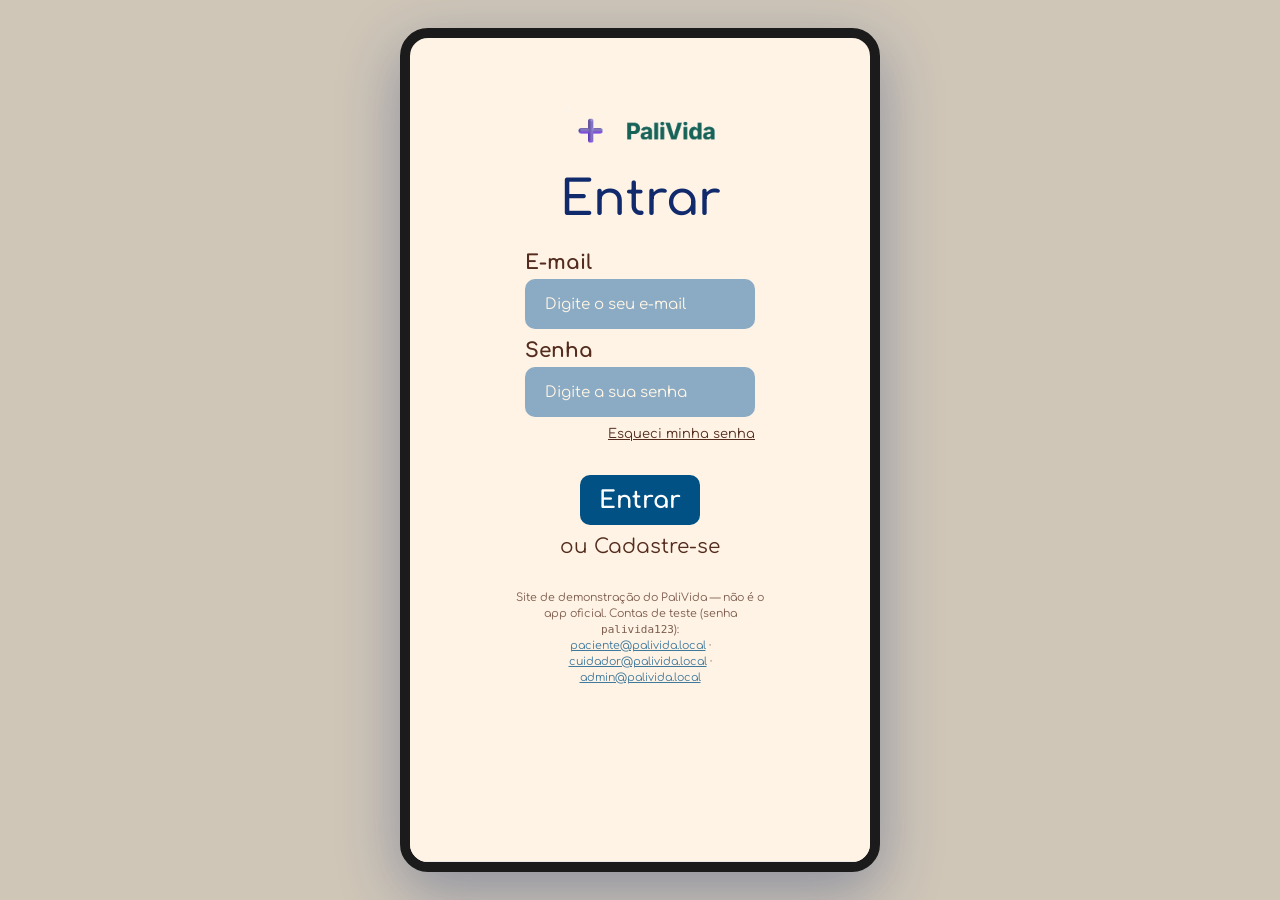
==== index.html @ 6ff80a90 "first commit" ====
<!DOCTYPE html>
<html lang="pt-BR">
<head>
  <meta charset="UTF-8">
  <meta name="viewport" content="width=device-width, initial-scale=1, maximum-scale=1, viewport-fit=cover">
  <title>PaliVida — cuidados paliativos</title>
  <meta name="description" content="PaliVida — identificação de piora clínica, triagem de sintomas, prontuário eletrônico e direcionamento ao serviço de urgência em cuidados paliativos.">
  <link rel="icon" type="image/png" href="assets/img/favicon.png">
  <link rel="stylesheet" href="css/styles.css">
</head>
<body>
  <div id="app" class="app-shell">
    <header id="app-header" class="pv-header" hidden></header>
    <main id="app-main" class="app-main" role="main"></main>
    <footer id="app-footer" class="pv-footer" hidden></footer>
  </div>

  <!-- dados de demonstração + "backend" local (localStorage) -->
  <script src="js/data.js"></script>
  <script src="js/session.js"></script>
  <script src="js/db.js"></script>

  <!-- UI compartilhada e roteador -->
  <script src="js/ui.js"></script>
  <script src="js/router.js"></script>

  <!-- telas -->
  <script src="js/screens/auth.js"></script>
  <script src="js/screens/principal.js"></script>
  <script src="js/screens/sintomas.js"></script>
  <script src="js/screens/triagem.js"></script>
  <script src="js/screens/perfil.js"></script>
  <script src="js/screens/admin.js"></script>

  <!-- inicialização -->
  <script src="js/main.js"></script>
</body>
</html>
---- css/styles.css ----
/* =========================================================================
   PaliVida — folha de estilos
   Porta fiel de frontend/src/theme/index.ts + os StyleSheet.create() de cada
   tela/componente do código-fonte original (React Native / Expo). Os
   comentários apontam de qual arquivo .tsx cada bloco vem.
   ========================================================================= */

@import url('https://fonts.googleapis.com/css2?family=Comfortaa:wght@400;700&display=swap');

:root {
  /* theme/index.ts -> colors */
  --azul: #112A6C;
  --azul-medio: #015184;
  --azul-claro: #8BAAC4;
  --azul-botao: #5A90BF;

  --creme: #FFF3E5;
  --areia: #E8DAC0;
  --areia-clara: #F2E8D5;
  --branco: #FFFFFF;
  --branco-quente: #FFF6E5;

  --marrom: #532C1D;
  --verde-escuro: #183102;
  --cinza: #4A4A4A;
  --cinza-claro: #666666;

  --verde: #9BC45A;
  --verde-suave: #A6C27A;
  --amarelo: #FFBE3B;
  --amarelo-suave: #F1D359;
  --vermelho: #D00000;
  --vermelho-suave: #F79F9A;
  --laranja: #E8994B;
  --laranja-escuro: #E78F47;

  --sucesso-fundo: #D1FAE5;
  --erro-fundo: #FEE2E2;
  --erro-texto: #991B1B;
  --perigo: #A00000;
  --perigo-claro: #D94141;
  --destaque: #C4C776;
  --logout: #FFBB00;

  /* theme/index.ts -> radius */
  --radius-sm: 6px;
  --radius-md: 10px;
  --radius-lg: 15px;
  --radius-pill: 25px;

  --fonte-regular: 'Comfortaa', sans-serif;
  --fonte-bold: 'Comfortaa', sans-serif;

  /* theme/index.ts -> coresAlerta (fundo da Home conforme último alerta) */
  --alerta-padrao: var(--creme);
  --alerta-verde: var(--verde-suave);
  --alerta-amarelo: var(--amarelo-suave);
  --alerta-vermelho: var(--vermelho-suave);
}

/* ---------------------------------------------------------------- reset */
*, *::before, *::after { box-sizing: border-box; }
html, body { height: 100%; }
body {
  margin: 0;
  font-family: var(--fonte-regular);
  color: var(--marrom);
  background: #CFC6B8;
  -webkit-font-smoothing: antialiased;
  text-rendering: optimizeLegibility;
}
h1, h2, h3, p { margin: 0; }
button { font-family: inherit; cursor: pointer; }
input, textarea, select { font-family: inherit; }
img { display: block; max-width: 100%; }
a { color: inherit; }
:focus-visible { outline: 3px solid #2F6FED; outline-offset: 2px; }

/* --------------------------------------------------------- app "phone" shell ---
   Usa 100dvh (dynamic viewport height) em vez de 100vh: em navegadores
   mobile (Safari/Chrome no celular) 100vh inclui a área por trás das barras
   de endereço/navegação, o que "corta" o rodapé em muitos aparelhos. 100dvh
   se ajusta à altura real visível, então o app cabe certinho em qualquer
   tamanho de tela — com fallback para 100vh em navegadores mais antigos. */
.app-shell {
  max-width: 480px;
  margin: 0 auto;
  height: 100vh;
  height: 100dvh;
  background: var(--creme);
  display: flex;
  flex-direction: column;
  overflow: hidden;
  position: relative;
}
.app-main {
  flex: 1 1 auto;
  overflow-y: auto;
  -webkit-overflow-scrolling: touch;
  display: flex;
  flex-direction: column;
  min-height: 0; /* necessário para que filhos flex com altura 100% não estourem o .app-shell */
}
/* Telas marcadas como "sem rolagem" (ex.: menu de sintomas) devem caber
   inteiramente na viewport do app-shell, sem scroll vertical algum. */
.app-main.pv-sem-scroll {
  overflow: hidden;
}
@media (min-width: 640px) {
  body { padding: 28px 12px; }
  .app-shell {
    height: calc(100vh - 56px);
    height: calc(100dvh - 56px);
    min-height: 640px;
    border-radius: 28px;
    box-shadow: 0 20px 60px rgba(17, 42, 108, 0.35);
    border: 10px solid #1b1b1b;
  }
}

/* loading fallback while fonts load */
#carregando-app {
  min-height: 100vh;
  min-height: 100dvh;
  display: flex;
  align-items: center;
  justify-content: center;
  background: var(--creme);
}

/* ======================================================== Header.tsx ===
   Cabeçalho global, montado uma única vez pelo roteador dentro de
   #app-header (fora da área rolável) — por isso fica sempre visível,
   igual ao rodapé.
   - Nas telas autenticadas: só o ícone da marca (sem a tarja azul de
     fundo e sem o nome por extenso), ancorado no canto superior esquerdo.
   - Na tela de login/cadastro: o roteador deixa o header GLOBAL escondido
     e a própria tela de auth desenha seu cabeçalho de marca (logo + nome,
     também sem tarja) — ver .pv-header--login mais abaixo e headerLogin()
     em ui.js. */
.pv-header {
  width: 100%;
  min-height: 52px;
  background: transparent;
  display: flex;
  align-items: center;
  padding: 10px 16px;
  flex-shrink: 0;
}
.pv-header .pv-logo-icone {
  height: 34px;
  width: auto;
}
/* Cabeçalho de marca da tela de login/cadastro: logo + "PaliVida" juntos,
   centralizados, sem tarja de fundo (imagem única fornecida pelo cliente). */
.pv-header.pv-header--login {
  justify-content: center;
  padding: 18px 16px 4px;
}
.pv-header--login .pv-logo-completo {
  height: 46px;
  width: auto;
}

/* ======================================================== Footer.tsx ===
   Rodapé global de navegação, montado pelo roteador dentro de #app-footer
   (fora da área rolável) — por isso os 3 (ou 4, para o administrador)
   atalhos ficam sempre visíveis em qualquer tela autenticada, sem depender
   de o usuário rolar até o final do conteúdo. */
.pv-footer {
  display: flex;
  flex-direction: row;
  width: 100%;
  flex-shrink: 0;
  border: 0;
  border-top: 1px solid rgba(0,0,0,0.08);
  background: rgba(255, 255, 255, 0.92);
  padding-bottom: env(safe-area-inset-bottom, 0);
}
.pv-footer button {
  flex: 1;
  background: none;
  border: 0;
  padding: 12px 0 10px;
  display: flex;
  align-items: center;
  justify-content: center;
}
.pv-footer img { width: 24px; height: 24px; opacity: 0.45; }
.pv-footer button.ativo img { opacity: 1; }
.pv-footer button.ativo { box-shadow: inset 0 2px 0 var(--azul); }

/* ========================================================= Aviso.tsx === */
.pv-aviso {
  border-radius: 8px;
  padding: 12px;
  margin: 12px 0;
  width: 100%;
  font-size: 14px;
  text-align: center;
}
.pv-aviso.sucesso { background: var(--sucesso-fundo); color: #065F46; }
.pv-aviso.erro { background: var(--erro-fundo); color: var(--erro-texto); }

/* generic loading */
.pv-carregando {
  flex: 1;
  display: flex;
  flex-direction: column;
  align-items: center;
  justify-content: center;
  gap: 10px;
  min-height: 240px;
  color: var(--azul);
}
.pv-spinner {
  width: 34px; height: 34px;
  border-radius: 50%;
  border: 3px solid rgba(17,42,108,0.15);
  border-top-color: var(--azul);
  animation: girar 0.8s linear infinite;
}
.pv-spinner.claro { border-color: rgba(255,255,255,0.35); border-top-color: #fff; }
@keyframes girar { to { transform: rotate(360deg); } }

/* =============================================================== Chips === */
.pv-chips { display: flex; flex-wrap: wrap; gap: 8px; margin-bottom: 15px; }
.pv-chip {
  border: 1.5px solid var(--azul-claro);
  border-radius: 8px;
  padding: 8px 14px;
  background: var(--branco);
  color: var(--marrom);
  font-size: 14px;
  font-family: var(--fonte-regular);
}
.pv-chip.ativo { background: var(--azul-medio); border-color: var(--azul-medio); color: var(--branco); }

/* =========================================== telas de autenticação (Login/Cadastro) === */
.tela-auth {
  flex: 1;
  display: flex;
  flex-direction: column;
  align-items: center;
  background: var(--creme);
  padding-bottom: 40px;
}
.tela-auth .titulo { font-size: 48px; font-weight: 600; color: var(--azul); margin: 15px 0 25px; }
.tela-auth .instrucao {
  font-size: 15px; color: var(--marrom); text-align: center;
  width: 230px; margin-bottom: 20px; line-height: 22px;
}
.tela-auth .label {
  font-size: 20px; font-weight: 700; color: var(--marrom);
  margin-bottom: 5px; width: 230px; text-align: left; display: block;
}
.tela-auth .campo {
  padding: 10px 20px;
  background: var(--azul-claro);
  color: var(--branco);
  border: 0;
  border-radius: var(--radius-md);
  width: 230px;
  height: 50px;
  margin-bottom: 10px;
  font-size: 15px;
}
.tela-auth .campo::placeholder { color: var(--branco-quente); }
.tela-auth .aviso-wrap { width: 230px; }
.tela-auth .link-secundario {
  width: 230px; background: none; border: 0; padding: 0;
  display: flex; justify-content: flex-end; margin-bottom: 4px;
}
.tela-auth .link-esqueci { font-size: 13px; color: var(--marrom); text-decoration: underline; }
.tela-auth .link-voltar { font-size: 16px; color: var(--marrom); background: none; border: 0; }
.tela-auth .botao-entrar {
  margin-top: 30px; margin-bottom: 10px;
  padding: 10px;
  background: var(--azul-medio);
  color: var(--branco);
  border: 0;
  border-radius: var(--radius-md);
  width: 120px; height: 50px;
  font-size: 24px; font-weight: 700;
  display: flex; align-items: center; justify-content: center;
}
.tela-auth .botao-entrar[disabled] { opacity: 0.6; }
.tela-auth .botao-entrar.largo { width: 230px; }
.tela-auth .ou-cadastre { font-size: 20px; background: none; border: 0; color: var(--marrom); }

/* ============================================================ Cadastro === */
.tela-cadastro { background: var(--creme); }
.tela-cadastro .subtitulo { font-size: 18px; color: var(--marrom); margin-bottom: 30px; text-align: center; }
.tela-cadastro .botoes-tipo { display: flex; justify-content: space-evenly; align-items: center; width: 100%; margin: 10px 0; gap: 12px; }
.tela-cadastro .botao-tipo {
  background: var(--azul-medio); border: 0; border-radius: var(--radius-md);
  width: 150px; height: 101px; color: var(--branco-quente); font-size: 18px;
  line-height: 26px; text-align: center;
  box-shadow: 4px 4px 6px rgba(0,0,0,0.25);
}
.tela-cadastro .form { width: 85%; max-width: 480px; }
.tela-cadastro .secao {
  font-size: 18px; font-weight: 700; color: var(--azul);
  margin: 20px 0 10px; border-bottom: 1px solid var(--azul-claro); padding-bottom: 4px;
}
.tela-cadastro .campo-label { font-size: 16px; color: var(--marrom); margin-bottom: 5px; font-weight: 700; display: block; }
.tela-cadastro .campo {
  padding: 10px 10px 10px 15px; background: var(--azul-claro); color: var(--branco);
  border: 0; border-radius: var(--radius-md); width: 100%; height: 50px; margin-bottom: 15px; font-size: 15px;
}
.tela-cadastro .campo::placeholder { color: var(--branco-quente); }
.tela-cadastro textarea.campo { height: 90px; padding-top: 10px; resize: vertical; }
.tela-cadastro .obrigatorio { font-size: 13px; color: #888; margin: 10px 0 5px; }
.tela-cadastro .botao-enviar {
  width: 85%; max-width: 480px; background: var(--azul-medio); color: var(--branco-quente);
  border: 0; padding: 16px; border-radius: var(--radius-md); margin-top: 20px; font-size: 18px; font-weight: 700;
}
.tela-cadastro .botao-enviar[disabled] { opacity: 0.6; }
.tela-cadastro .botao-voltar {
  width: 85%; max-width: 480px; background: var(--branco); color: var(--cinza);
  border: 0; padding: 14px; border-radius: var(--radius-md); margin-top: 15px; margin-bottom: 10px;
  font-size: 18px; font-weight: 700; box-shadow: 0 2px 6px rgba(0,0,0,0.15);
}

/* ================================================================ Home === */
/* ================================================================ Home ===
   Reorganizada para caber inteira na viewport sem rolagem: os elementos
   dividem o espaço disponível de .app-main via flexbox (com tamanhos em
   clamp()/vh em vez de pixels fixos grandes), no mesmo espírito da tela de
   Menu de Sintomas — ver .tela-menu-sintomas mais abaixo. */
.tela-home {
  flex: 1;
  display: flex;
  flex-direction: column;
  min-height: 0;
  overflow: hidden;
}
.tela-home .corpo {
  flex: 1;
  display: flex;
  flex-direction: column;
  justify-content: space-evenly;
  min-height: 0;
  padding: 4px 16px 10px;
}
.tela-home .titulo {
  font-weight: 700; font-size: clamp(16px, 5vw, 22px); margin: 0 0 4px; color: var(--verde-escuro);
  text-align: center; flex-shrink: 0;
}
.tela-home .botao-prontuario {
  background: var(--laranja); width: 100%; max-width: 320px; border: 0; border-radius: var(--radius-md);
  color: var(--branco); font-size: clamp(14px, 4vw, 18px); font-weight: 700; display: flex; align-items: center; justify-content: center;
  margin: 6px auto 0; flex: 0 1 52px; min-height: 40px; flex-shrink: 0;
}
.tela-home .botao-duvidas {
  background: var(--branco); border: 2px solid #767714; border-radius: 50%;
  margin: 8px auto; display: flex; align-items: center; justify-content: center;
  font-weight: 700; font-size: clamp(15px, 4.5vw, 24px); color: var(--verde-escuro); text-align: center; padding: 10px;
  flex-shrink: 1; min-height: 0; width: min(46vw, 220px); aspect-ratio: 1 / 1;
}
.tela-home .botao-registrar {
  background: var(--azul-medio); width: 100%; max-width: 320px; border: 0; border-radius: var(--radius-md);
  color: var(--branco-quente); font-size: clamp(13px, 3.6vw, 16px); display: flex; align-items: center; justify-content: center;
  margin: 0 auto; flex: 0 1 44px; min-height: 36px; flex-shrink: 0;
}
.tela-home .contatos { flex-shrink: 0; margin-top: 8px; }
.tela-home .contatos-titulo { margin-bottom: 6px; font-weight: 700; font-size: clamp(14px, 4vw, 18px); color: var(--verde-escuro); text-align: center; }
.tela-home .contatos-botoes { display: flex; justify-content: space-around; width: 100%; gap: 8px; }
.tela-home .contato-botao {
  background: var(--branco); flex: 1; max-width: 125px; padding: 8px 6px; border: 2px solid var(--branco);
  border-radius: var(--radius-md); text-align: center; font-weight: 700; font-size: clamp(12px, 3.4vw, 16px); color: #000;
}

/* ============================================================ Contato === */
.tela-contato { flex: 1; background: var(--creme); padding: 0 16px 24px; }
.tela-contato .titulo { font-size: 22px; font-weight: 700; color: var(--azul); text-align: center; margin: 20px 0 6px; }
.tela-contato .subtitulo { font-size: 13px; color: var(--marrom); text-align: center; margin: 0 0 16px; }
.pv-contato-acoes { display: flex; gap: 10px; margin-top: 14px; }
.pv-contato-acoes .pv-botao-primario, .pv-contato-acoes .pv-botao-secundario { flex: 1; text-align: center; text-decoration: none; }

/* ============================================================== Busca === */
.tela-busca { flex: 1; background: var(--areia); width: 100%; padding-top: 20px; display: flex; flex-direction: column; }
.tela-busca .busca-container {
  display: flex; align-items: center; background: var(--branco); border-radius: var(--radius-pill);
  padding: 0 15px; margin: 20px auto; width: 90%; height: 50px; box-shadow: 0 1px 3px rgba(0,0,0,0.15);
}
.tela-busca .busca-input { flex: 1; border: 0; background: none; color: var(--azul); padding: 10px; font-size: 16px; }
.tela-busca .busca-input:focus { outline: none; }
.tela-busca .icone-lupa { width: 22px; height: 22px; background: none; border: 0; padding: 0; filter: invert(13%) sepia(53%) saturate(3000%) hue-rotate(215deg); }
.tela-busca .botao-novo {
  background: var(--azul); color: var(--branco); border: 0; padding: 12px 20px; border-radius: 8px;
  display: block; margin: 0 auto 20px; font-weight: 700;
}
.tela-busca .aviso-wrap { width: 90%; margin: 0 auto; }
.tela-busca .lista-vazia { text-align: center; color: var(--marrom); margin-top: 20px; }

.pv-card-conteudo {
  width: 90%; margin: 0 auto 20px; background: var(--branco); padding: 20px; border-radius: var(--radius-lg);
  box-shadow: 0 2px 4px rgba(0,0,0,0.1);
}
.pv-card-conteudo .card-titulo { font-weight: 700; font-size: 18px; color: var(--azul); }
.pv-card-conteudo .divisor { height: 1px; background: var(--areia); margin: 10px 0; }
.pv-card-conteudo .card-descricao {
  font-size: 14px; color: #333; display: -webkit-box; -webkit-line-clamp: 3; -webkit-box-orient: vertical; overflow: hidden;
}
.pv-card-conteudo .card-rodape { display: flex; justify-content: space-between; align-items: center; margin-top: 15px; }
.pv-card-conteudo .botao-ler {
  display: flex; align-items: center; gap: 5px; background: #F0F0F0; border: 0; padding: 8px; border-radius: 5px;
  color: var(--azul); font-weight: 600; font-size: 12px;
}
.pv-card-conteudo .botao-ler img { width: 16px; height: 16px; }
.pv-card-conteudo .data { color: #888; font-size: 12px; }
.pv-card-conteudo .acoes-admin {
  display: flex; justify-content: flex-end; gap: 15px; margin-top: 15px; border-top: 1px solid #EEE; padding-top: 10px;
}
.pv-card-conteudo .acao-editar { background: none; border: 0; color: var(--azul); font-weight: 700; }
.pv-card-conteudo .acao-excluir { background: none; border: 0; color: var(--perigo-claro); font-weight: 700; }

/* modal genérico (usado por Busca=editor de conteúdo e ModalIntensidade) */
.pv-modal-overlay {
  position: fixed; inset: 0; background: rgba(0,0,0,0.5);
  display: flex; align-items: center; justify-content: center; padding: 20px; z-index: 50;
}
.pv-modal-overlay[hidden] { display: none; }
.pv-modal {
  width: 90%; max-width: 560px; background: var(--branco); border-radius: var(--radius-lg);
  padding: 20px; max-height: 85vh; overflow-y: auto;
}
.pv-modal .modal-label { font-weight: 700; color: var(--azul); margin-top: 10px; display: block; }
.pv-modal .modal-dica { font-weight: 400; font-size: 0.8em; color: #6b7280; }
.pv-modal .modal-input {
  width: 100%; font-family: var(--fonte-regular); border: 1px solid #CCC; border-radius: 8px;
  padding: 10px; background: #FAFAFA; margin-bottom: 5px; font-size: 14px;
}
.pv-modal textarea.modal-input { min-height: 80px; resize: vertical; }
.pv-modal .modal-botoes { display: flex; gap: 10px; margin-top: 20px; }
.pv-modal .botao-modal { flex: 1; padding: 12px; border-radius: 8px; text-align: center; font-weight: 700; border: 0; }
.pv-modal .botao-cancelar { border: 1px solid var(--perigo-claro); color: var(--perigo-claro); background: none; }
.pv-modal .botao-salvar { background: var(--azul); color: var(--branco); }
.pv-modal .botao-salvar[disabled] { opacity: 0.6; }

/* ======================================================= Perfil (campos.tsx) === */
.tela-perfil { background: var(--creme); padding: 16px; padding-bottom: 32px; flex: 1; }
.tela-perfil .titulo { font-size: 28px; font-weight: 700; color: var(--azul); margin: 12px 0; }
.pv-card { background: var(--branco); border-radius: 12px; padding: 14px; margin-bottom: 14px; box-shadow: 0 2px 4px rgba(0,0,0,0.1); }
.pv-card .subtitulo { font-size: 20px; font-weight: 600; color: var(--azul); margin-bottom: 12px; }
.pv-campo-label { font-size: 14px; color: var(--marrom); margin: 8px 0 6px; display: block; }
.pv-campo-input, .pv-campo-select {
  width: 100%; font-family: var(--fonte-regular); background: var(--azul-claro); color: var(--branco-quente);
  border: 0; border-radius: 8px; padding: 10px; font-size: 14px;
}
.pv-campo-input::placeholder { color: var(--branco-quente); opacity: 0.85; }
textarea.pv-campo-input { min-height: 90px; resize: vertical; }
.pv-campo-select { appearance: none; background-image: url("data:image/svg+xml,%3Csvg xmlns='http://www.w3.org/2000/svg' viewBox='0 0 20 20' fill='%23FFF6E5'%3E%3Cpath d='M5.23 7.21a.75.75 0 011.06.02L10 10.94l3.71-3.71a.75.75 0 111.06 1.06l-4.24 4.25a.75.75 0 01-1.06 0L5.21 8.29a.75.75 0 01.02-1.08z'/%3E%3C/svg%3E"); background-repeat: no-repeat; background-position: right 10px center; padding-right: 30px; }
.pv-botao-primario, .pv-botao-secundario, .pv-botao-perigo, .pv-botao-logout {
  margin-top: 16px; border: 0; border-radius: var(--radius-md); padding: 12px; width: 100%;
  font-family: var(--fonte-bold); font-weight: 700; font-size: 16px; color: var(--branco-quente);
  display: flex; align-items: center; justify-content: center; gap: 8px;
}
.pv-botao-primario { background: var(--destaque); }
.pv-botao-secundario { background: var(--azul-medio); }
.pv-botao-perigo { margin-top: 10px; background: var(--perigo); }
.pv-botao-logout { background: var(--logout); color: var(--marrom); }
.pv-item-vinculo { background: #F4F4F4; border-radius: 8px; padding: 10px; margin-bottom: 12px; }
.pv-codigo-readonly { opacity: 0.8; }

/* Wizard de preenchimento por etapas (mesmo sistema usado antes só na
   Carteirinha) agora também é usado dentro do card "Seus dados" do
   Prontuário — as classes .pv-carteirinha-* tinham padding lateral pensado
   para ocupar a tela inteira; aqui elas ficam dentro de um .pv-card que já
   tem o próprio padding, então o padding lateral extra é removido. */
.pv-card .pv-carteirinha-progresso,
.pv-card .pv-carteirinha-form,
.pv-card .pv-carteirinha-nav {
  padding-left: 0;
  padding-right: 0;
}
.pv-card .pv-carteirinha-nav { padding-top: 14px; }

/* ================================================== MenuSintomas / ListaSintomas ===
   Reformulado para caber inteiro na tela (sem rolagem): o cabeçalho, o
   título e a grade de sintomas dividem a altura disponível de .app-main
   usando flex, e a grade usa "grid-auto-rows: 1fr" para que as linhas de
   cartões se comprimam/expandam conforme o espaço restante, ao invés de
   ter uma altura fixa que force scroll em telas menores. */
.tela-menu-sintomas {
  flex: 1;
  display: flex;
  flex-direction: column;
  background: var(--creme);
  min-height: 0; /* permite que o flex item encolha dentro de .app-main */
  overflow: hidden;
  padding-bottom: 8px;
  position: relative; /* ancora o painel de "sintomas de hoje" (position:absolute) dentro desta tela */
}
/* Cabeçalho da tela: título centralizado + ícone discreto de "sintomas de
   hoje" ancorado à direita, sem disputar espaço visual com o título nem
   com o header global do app (que já ocupa o canto superior esquerdo). */
.pv-menu-sintomas-cabecalho {
  position: relative;
  flex-shrink: 0;
}
.tela-menu-sintomas .titulo {
  font-size: clamp(18px, 5.5vw, 26px);
  margin: 12px 0 10px;
  text-align: center;
  color: var(--azul);
  padding: 0 44px;
  line-height: 1.25;
}
.pv-botao-relatorio-hoje {
  position: absolute;
  top: 10px;
  right: 12px;
  width: 32px;
  height: 32px;
  border-radius: 50%;
  border: 0;
  background: transparent;
  color: var(--azul-claro);
  display: flex;
  align-items: center;
  justify-content: center;
  opacity: 0.7;
}
.pv-botao-relatorio-hoje:active { opacity: 1; background: rgba(17,42,108,0.08); }
#lista-sintomas-slot {
  flex: 1;
  display: flex;
  flex-direction: column;
  min-height: 0;
}
.pv-lista-sintomas {
  flex: 1;
  display: flex;
  flex-direction: column;
  min-height: 0;
}
.pv-grade-sintomas {
  display: grid;
  grid-template-columns: 1fr 1fr;
  grid-template-rows: repeat(6, 1fr);
  gap: 8px;
  padding: 0 12px;
  flex: 1 1 0;
  min-height: 0;
}
.pv-card-sintoma {
  padding: 6px 8px;
  border: 1px solid #444;
  border-radius: 12px;
  background: #F9F6EE;
  display: flex;
  align-items: center;
  justify-content: center;
  text-align: center;
  font-size: clamp(11px, 3vw, 14px);
  line-height: 1.2;
  color: #333;
  overflow: hidden;
}
.pv-botao-sem-sintoma {
  background: var(--azul-botao); color: var(--branco); border: 0; border-radius: var(--radius-md);
  padding: 10px; width: 90%; max-width: 320px; min-height: 44px; display: block;
  margin: 10px auto; font-size: clamp(14px, 4vw, 18px); flex-shrink: 0;
  box-shadow: 4px 4px 6px rgba(0,0,0,0.25);
}

/* ================================================================ PainelHoje ===
   Painel deslizante (drawer) com os sintomas já registrados hoje, aberto
   pelo ícone discreto no cabeçalho do Menu de Sintomas. Usa o mesmo padrão
   visual de overlay escurecido dos demais modais do app (.pv-modal-overlay),
   mas desliza da direita como uma gaveta em vez de aparecer centralizado,
   para não competir com o modal de intensidade. */
.pv-painel-hoje-overlay {
  position: absolute;
  inset: 0;
  background: rgba(0,0,0,0.35);
  z-index: 40;
  display: flex;
  justify-content: flex-end;
}
.pv-painel-hoje-overlay[hidden] { display: none; }
.pv-painel-hoje {
  width: min(78%, 300px);
  height: 100%;
  background: var(--branco);
  box-shadow: -6px 0 18px rgba(0,0,0,0.2);
  display: flex;
  flex-direction: column;
  animation: pv-painel-hoje-entrar 0.18s ease-out;
}
@keyframes pv-painel-hoje-entrar {
  from { transform: translateX(24px); opacity: 0.4; }
  to { transform: translateX(0); opacity: 1; }
}
.pv-painel-hoje-cabecalho {
  background: var(--azul);
  color: var(--branco);
  padding: 14px 14px;
  display: flex;
  align-items: center;
  justify-content: space-between;
  font-size: 15px;
  font-weight: 700;
  flex-shrink: 0;
}
.pv-painel-hoje-cabecalho button {
  background: none; border: 0; color: var(--branco); font-size: 22px; line-height: 1; padding: 0 4px;
}
.pv-painel-hoje-lista {
  flex: 1;
  overflow-y: auto;
  padding: 12px;
  display: flex;
  flex-direction: column;
  gap: 8px;
}
.pv-painel-hoje-vazio {
  font-size: 13px;
  color: var(--marrom);
  text-align: center;
  margin-top: 24px;
}
.pv-painel-hoje-item {
  background: var(--areia-clara, #F2E8D5);
  border-radius: 10px;
  padding: 10px 12px;
}
.pv-painel-hoje-linha1 {
  display: flex;
  align-items: center;
  justify-content: space-between;
  gap: 8px;
}
.pv-painel-hoje-nome {
  font-size: 13px;
  font-weight: 700;
  color: var(--marrom);
}
.pv-painel-hoje-nota {
  font-size: 12px;
  font-weight: 700;
  color: var(--branco);
  border-radius: 999px;
  padding: 2px 9px;
  flex-shrink: 0;
}
.pv-painel-hoje-hora {
  font-size: 11px;
  color: var(--marrom);
  opacity: 0.75;
  margin-top: 3px;
}

/* ============================================================ ModalIntensidade ===
   Escala numérica de botões (0-10) substituída por uma barra de gradiente
   arrastável (slider tipo "track" único, sem necessidade de clicar em
   números pequenos nem de rolar a tela). O usuário toca/arrasta o polegar
   (thumb) lateralmente sobre a barra para escolher um valor de 0 a 10. */
.pv-modal-intensidade {
  background: #F7F2ED; border-radius: 20px; padding: 18px 20px; width: 86%; max-width: 420px;
  box-shadow: 0 8px 24px rgba(0,0,0,0.3);
}
.pv-modal-intensidade .titulo { font-weight: 700; font-size: 18px; text-align: center; margin-bottom: 6px; }
.pv-modal-intensidade .sintoma { font-size: 14px; text-align: center; color: var(--marrom); margin-bottom: 18px; }

.pv-slider-intensidade {
  margin-bottom: 22px;
  touch-action: none; /* evita scroll da página durante o arraste no mobile */
  user-select: none;
}
.pv-slider-valor {
  text-align: center;
  font-size: 40px;
  font-weight: 700;
  color: var(--azul);
  margin-bottom: 10px;
  font-variant-numeric: tabular-nums;
}
.pv-slider-track {
  position: relative;
  height: 14px;
  border-radius: var(--radius-pill);
  /* gradiente contínuo do verde (leve) ao vermelho (intenso), a mesma
     lógica de cores de alerta já usada no resto do app */
  background: linear-gradient(90deg,
    #9BC45A 0%,
    #F1D359 35%,
    #E8994B 60%,
    #D63031 85%,
    #A00000 100%);
  cursor: pointer;
}
.pv-slider-thumb {
  position: absolute;
  top: 50%;
  width: 30px;
  height: 30px;
  border-radius: 50%;
  background: var(--branco);
  border: 3px solid var(--azul);
  transform: translate(-50%, -50%);
  left: 0%;
  box-shadow: 0 2px 6px rgba(0,0,0,0.35);
  transition: left 0.05s linear;
}
.pv-slider-marcadores {
  display: flex;
  justify-content: space-between;
  margin-top: 8px;
  font-size: 11px;
  color: var(--marrom);
  padding: 0 2px;
}

.pv-modal-intensidade .acoes { display: flex; justify-content: space-between; }
.pv-modal-intensidade .botao { flex: 1; margin: 0 5px; border-radius: var(--radius-md); padding: 10px; border: 0; color: var(--branco); font-weight: 700; }
.pv-modal-intensidade .confirmar { background: #59A87D; }
.pv-modal-intensidade .cancelar { background: #D63031; }
.pv-modal-intensidade .botao[disabled] { opacity: 0.6; }

/* ==================================================== ConteudoDetalhe / DefinicaoSintomas === */
.tela-conteudo-detalhe { flex: 1; background: var(--areia-clara); }
.tela-conteudo-detalhe .cabecalho { padding: 0 20px; margin: 25px 0 20px; }
.tela-conteudo-detalhe .titulo-principal { font-size: 26px; font-weight: 800; color: var(--azul); }
.tela-conteudo-detalhe .barra-titulo { width: 60px; height: 4px; background: var(--laranja-escuro); margin-top: 8px; border-radius: 2px; }
.tela-conteudo-detalhe .card {
  background: var(--branco); width: 90%; margin: 0 auto 20px; padding: 25px 20px; border-radius: 12px;
  box-shadow: 0 2px 4px rgba(0,0,0,0.1);
}
.tela-conteudo-detalhe .borda-laranja { border-left: 5px solid var(--laranja-escuro); }
.tela-conteudo-detalhe .borda-vermelha { border-left: 5px solid var(--perigo-claro); }
.tela-conteudo-detalhe .label-secao { font-weight: 700; font-size: 18px; color: var(--azul); margin-bottom: 10px; text-transform: uppercase; letter-spacing: 0.5px; }
.tela-conteudo-detalhe .texto-corpo { font-size: 16px; line-height: 26px; color: #444; margin-bottom: 15px; white-space: pre-line; }
.tela-conteudo-detalhe .botao-laranja, .tela-conteudo-detalhe .botao-vermelho {
  border: 0; padding: 14px 15px; border-radius: 8px; width: 100%; color: var(--branco); font-weight: 700;
  font-size: 15px; text-transform: uppercase; margin-top: 5px;
}
.tela-conteudo-detalhe .botao-laranja { background: var(--laranja-escuro); }
.tela-conteudo-detalhe .botao-vermelho { background: var(--perigo-claro); }
.tela-conteudo-detalhe .botao-voltar {
  margin: 10px auto 0; display: block; padding: 10px 30px; border-radius: var(--radius-pill);
  border: 1px solid var(--azul); background: none; color: var(--azul); font-weight: 600; font-size: 16px;
}
.tela-conteudo-detalhe .link-leitura-facil {
  display: block; text-align: center; margin: 0 auto 20px; color: var(--azul-medio); text-decoration: underline;
  font-size: 14px; background: none; border: 0;
}

.tela-definicao { background: var(--areia); }
.tela-definicao .conteudo { padding: 40px 20px; }
.tela-definicao .titulo { font-weight: 700; font-size: 32px; color: var(--azul); text-align: center; }
.tela-definicao .sublinhado { height: 3px; background: var(--branco); width: 100%; margin: 20px 0; }
.tela-definicao .titulo-definicao { font-weight: 700; font-size: 24px; color: var(--azul); margin-bottom: 20px; }
.tela-definicao .titulo-definicao .peso-normal { font-weight: 400; }
.tela-definicao .secao { margin-bottom: 10px; }
.tela-definicao .titulo-secao { font-weight: 700; font-size: 24px; color: #000; line-height: 35px; }
.tela-definicao .texto-secao { font-size: 24px; color: #000; line-height: 35px; white-space: pre-line; }
.tela-definicao .botao-laranja, .tela-definicao .botao-vermelho {
  border: 0; border-radius: 16px; padding: 16px 8px; display: block; width: 290px; min-height: 67px;
  margin: 20px auto; color: var(--branco); font-weight: 700; font-size: 20px; text-align: center; white-space: pre-line;
}
.tela-definicao .botao-laranja { background: var(--laranja); }
.tela-definicao .botao-vermelho { background: var(--vermelho); margin-top: 20px; }

/* ===================================================================== TelaSinal === */
.tela-sinal { flex: 1; display: flex; flex-direction: column; }
.tela-sinal .conteudo-scroll { padding: 0 20px 40px; display: flex; flex-direction: column; align-items: center; flex: 1; }
.tela-sinal .aviso-topo {
  width: 100%; margin: 40px 0; padding: 30px; background: var(--branco); font-weight: 700; font-size: 28px;
  border-radius: var(--radius-md); text-align: center;
}
.tela-sinal .card { width: 100%; padding: 25px; background: var(--branco); border-radius: var(--radius-md); margin-bottom: 30px; }
.tela-sinal .titulo { font-size: 26px; text-align: center; margin-bottom: 20px; color: var(--cinza); font-weight: 700; }
.tela-sinal .descricao { text-align: center; font-size: 20px; line-height: 28px; color: var(--cinza); }
.tela-sinal .botao-voltar {
  width: 100%; background: var(--branco); border: 0; padding: 14px; border-radius: var(--radius-md);
  box-shadow: 0 4px 10px rgba(0,0,0,0.2); color: var(--cinza); font-size: 20px; font-weight: 700; text-align: center;
}

/* ================================================================ DashboardAdmin === */
.tela-dashboard { flex: 1; background: var(--areia); display: flex; flex-direction: column; }
.tela-dashboard .titulo { font-weight: 700; font-size: 28px; margin: 20px 0; text-align: center; color: var(--azul); }
.tela-dashboard .erro-texto { text-align: center; margin-bottom: 10px; color: var(--erro-texto); }
.tela-dashboard .vazio { background: var(--branco); padding: 16px; margin: 10px; border-radius: var(--radius-md); text-align: center; color: var(--azul); }

.pv-card-grafico {
  width: 90%; margin: 0 auto 20px; background: var(--branco); padding: 16px; border-radius: var(--radius-lg);
  box-shadow: 0 2px 4px rgba(0,0,0,0.1);
}
.pv-card-grafico .titulo-grafico { font-weight: 700; font-size: 18px; color: var(--azul); margin-bottom: 15px; text-align: center; }
.pv-grafico-barras { height: 200px; display: flex; align-items: flex-end; justify-content: space-around; padding: 0 10px; gap: 4px; }
.pv-grafico-coluna-wrap { flex: 1; display: flex; align-items: flex-end; justify-content: center; height: 100%; }
.pv-grafico-coluna { width: 24px; border-radius: 6px 6px 0 0; transition: height 0.4s ease; }
.pv-legenda { margin-top: 15px; padding-top: 10px; border-top: 1px solid #F0F0F0; display: flex; flex-wrap: wrap; justify-content: center; gap: 15px; }
.pv-legenda-item { display: flex; align-items: center; gap: 6px; font-size: 12px; color: var(--cinza-claro); }
.pv-legenda-cor { width: 10px; height: 10px; border-radius: 5px; flex-shrink: 0; }
.pv-legenda-item b { color: #333; }

.pv-gerenciador { width: 90%; margin: 10px auto 30px; background: var(--branco); border-radius: 12px; overflow: hidden; box-shadow: 0 2px 4px rgba(0,0,0,0.1); }
.pv-gerenciador .botao-expandir { width: 100%; padding: 16px; background: var(--azul-medio); border: 0; color: var(--branco-quente); font-weight: 700; font-size: 16px; }
.pv-gerenciador .painel { padding: 14px; }
.pv-gerenciador .subtitulo { font-weight: 700; font-size: 16px; color: var(--azul); margin: 8px 0 12px; }
.pv-gerenciador .item-sintoma {
  display: flex; justify-content: space-between; align-items: center; padding: 12px 10px;
  background: #F4F4F4; border-radius: 8px; margin-bottom: 8px;
}
.pv-gerenciador .nome-sintoma { font-size: 14px; color: var(--marrom); flex: 1; }
.pv-gerenciador .botao-remover { background: var(--perigo); border: 0; color: var(--branco-quente); font-size: 12px; font-weight: 700; padding: 8px 12px; border-radius: 8px; }
.pv-gerenciador .ver-mais { display: block; width: 100%; background: none; border: 0; color: var(--azul-medio); text-align: center; margin-top: 12px; text-decoration: underline; font-size: 14px; }
.pv-gerenciador .input-sintoma { width: 100%; background: #F4F4F4; border: 0; border-radius: 8px; padding: 12px 10px; margin-bottom: 12px; font-size: 14px; color: var(--marrom); }
.pv-gerenciador .botao-adicionar { width: 100%; background: var(--azul-claro); border: 0; padding: 14px; border-radius: var(--radius-md); color: var(--branco-quente); font-weight: 700; font-size: 16px; }

/* ================================================================== PainelAdmin === */
.tela-painel-admin {
  flex: 1; background: var(--azul); padding: 20px; display: flex; flex-direction: column;
  align-items: center; justify-content: center; text-align: center;
}
.tela-painel-admin .titulo { font-weight: 700; font-size: 32px; color: #FDEDD3; margin-bottom: 10px; }
.tela-painel-admin .subtitulo { font-size: 18px; color: #FDEDD3; margin-bottom: 40px; }
.tela-painel-admin .conteudo { flex: 1; display: flex; flex-direction: column; justify-content: center; align-items: center; width: 100%; gap: 12px; }
.tela-painel-admin .botao {
  background: var(--azul-medio); padding: 15px; border-radius: 8px; width: 100%; max-width: 420px;
  border: 0; color: #FDEDD3; font-weight: 700; font-size: 16px;
}
.tela-painel-admin .botao-sair { background: var(--perigo); padding: 15px; border-radius: 8px; width: 100%; max-width: 420px; border: 0; color: #FDEDD3; font-weight: 700; font-size: 16px; margin-top: 20px; }

/* ============================================================= utilidades gerais === */
.pv-oculto { display: none !important; }
.pv-barra-topo-espaco { padding: 0 16px; }
.pv-toast-reset {
  position: fixed; left: 50%; bottom: 18px; transform: translateX(-50%);
  background: #1F2937; color: #fff; padding: 10px 16px; border-radius: 999px; font-size: 13px;
  box-shadow: 0 6px 20px rgba(0,0,0,0.3); z-index: 100;
}

/* ========================================================= Triagem === */
/* Porta das telas de triagem de sintomas / carteirinha / laudo digital do
   Portal Clínico — restilizada para o app-shell de telefone, reaproveitando
   as variáveis de cor e os componentes (.pv-card, .botao-enviar, .campo...)
   já usados no restante do site. */
/* Paleta e formas alinhadas com a tela de Sintomas (.tela-menu-sintomas /
   .pv-card-sintoma) — mesmo fundo creme, mesma borda escura arredondada nos
   cartões, mesma tipografia/tom — mantendo apenas o comportamento próprio
   da Triagem (accordion + checkboxes + busca + medidor). */
.tela-triagem { flex: 1; background: var(--creme); padding: 0 0 24px; }
.tela-triagem .titulo { font-size: clamp(18px, 5.5vw, 26px); font-weight: 700; color: var(--azul); text-align: center; margin: 20px 16px 6px; line-height: 1.25; }
.tela-triagem .subtitulo { font-size: 14px; color: var(--marrom); text-align: center; margin: 0 20px 16px; }

.pv-triagem-intro { padding-top: 4px; }
.pv-triagem-busca-wrap {
  display: flex; align-items: center; gap: 8px; background: var(--branco); border: 1px solid #444; border-radius: var(--radius-pill);
  padding: 4px 6px 4px 16px; margin: 0 16px;
}
.pv-triagem-busca { flex: 1; border: 0; background: none; padding: 10px 0; font-size: 15px; color: var(--azul); font-family: var(--fonte-regular); }
.pv-triagem-busca:focus { outline: none; }
.pv-triagem-mic {
  width: 38px; height: 38px; border-radius: 50%; border: 0; background: var(--azul-claro);
  color: var(--branco); flex-shrink: 0; display: flex; align-items: center; justify-content: center;
}
.pv-triagem-mic svg { display: block; }
.pv-triagem-mic.gravando { background: var(--vermelho); animation: girar-mic 1s ease infinite alternate; }
@keyframes girar-mic { from { opacity: 1; } to { opacity: 0.5; } }

/* bolinha de legenda do medidor de nível de atenção (substitui os emojis 🟢🟡🔴) */
.pv-triagem-legendas span { display: inline-flex; align-items: center; gap: 4px; }
.pv-ponto { width: 8px; height: 8px; border-radius: 50%; display: inline-block; background: currentColor; }

.pv-triagem-sugestoes {
  list-style: none; margin: 6px 16px 0; padding: 6px; background: var(--branco); border: 1px solid #444; border-radius: var(--radius-md);
  max-height: 220px; overflow-y: auto;
}
.pv-triagem-sugestoes li {
  display: flex; justify-content: space-between; align-items: center; padding: 10px 8px; font-size: 13px;
  color: var(--marrom); border-bottom: 1px solid var(--areia-clara);
}
.pv-triagem-sugestoes li:last-child { border-bottom: 0; }
.pv-triagem-tag { font-size: 10px; text-transform: uppercase; color: var(--azul-medio); font-weight: 700; }

/* medidor de nível de atenção */
.pv-triagem-medidor { margin: 16px 16px 0; background: #F9F6EE; border: 1px solid #444; border-radius: var(--radius-lg); padding: 14px 16px; }
.pv-triagem-medidor-cabecalho { display: flex; justify-content: space-between; align-items: center; font-weight: 700; color: var(--azul); font-size: 15px; margin-bottom: 10px; }
.pv-triagem-limpar { background: none; border: 0; font-size: 12px; color: var(--azul-medio); text-decoration: underline; }
.pv-triagem-barra-fundo { position: relative; height: 8px; border-radius: 999px; background: linear-gradient(90deg, var(--verde), var(--amarelo), var(--vermelho)); margin-bottom: 6px; }
.pv-triagem-barra-indicador { position: absolute; top: -4px; width: 16px; height: 16px; border-radius: 50%; background: var(--branco); border: 3px solid var(--azul); transform: translateX(-50%); transition: left 0.3s ease; }
.pv-triagem-legendas { display: flex; justify-content: space-between; align-items: center; font-size: 11px; color: var(--cinza-claro); margin-bottom: 10px; }
.pv-triagem-banner { border-radius: var(--radius-sm); padding: 10px 12px; font-size: 13px; text-align: center; }
.pv-triagem-banner.verde { background: var(--sucesso-fundo); color: #065F46; }
.pv-triagem-banner.amarelo { background: #FFF6DA; color: #7A5B00; }
.pv-triagem-banner.vermelho { background: var(--erro-fundo); color: var(--erro-texto); }

/* lista de cards acordeão — mesmo tom de fundo (#F9F6EE) e borda (1px solid
   #444) que .pv-card-sintoma usa na tela de Sintomas */
.pv-triagem-lista { display: flex; flex-direction: column; gap: 10px; padding: 12px 16px 0; }
.pv-triagem-card { background: #F9F6EE; border: 1px solid #444; border-radius: 12px; overflow: hidden; scroll-margin-top: 12px; }
.pv-triagem-cabecalho { width: 100%; display: flex; align-items: center; gap: 10px; padding: 14px 16px; background: none; border: 0; text-align: left; }
.pv-triagem-titulo { flex: 1; font-weight: 700; color: var(--azul); font-size: 15px; }
.pv-triagem-seta { font-size: 11px; color: var(--marrom); transition: transform 0.2s ease; }
.pv-triagem-card.aberto .pv-triagem-seta { transform: rotate(180deg); }
.pv-triagem-corpo { max-height: 0; overflow: hidden; transition: max-height 0.25s ease; padding: 0 16px; }
.pv-triagem-card.aberto .pv-triagem-corpo { max-height: 3000px; padding: 0 16px 16px; border-top: 1px solid #4442; }
.pv-triagem-definicao { font-size: 13px; line-height: 20px; color: #444; margin: 12px 0 10px; }
.pv-triagem-rotulo { font-size: 12px; font-weight: 700; color: var(--azul); text-transform: uppercase; letter-spacing: 0.4px; margin-bottom: 8px; }
.pv-triagem-rotulo.alerta { color: var(--perigo-claro); margin-top: 14px; }
.pv-triagem-grade { display: flex; flex-direction: column; gap: 6px; }
.pv-triagem-check {
  display: flex; align-items: center; gap: 8px; font-size: 13px; color: #333; background: var(--branco);
  border: 1px solid #4443; border-radius: 8px; padding: 8px 10px;
}
.pv-triagem-check.selecionado { background: #E4F0E9; color: #1C5A3A; font-weight: 700; border-color: #1C5A3A55; }
.pv-triagem-check.selecionado.alerta { background: var(--erro-fundo); color: var(--erro-texto); border-color: var(--erro-texto); }
.pv-triagem-alerta-secao { margin-top: 6px; }
.pv-triagem-refs { margin-top: 14px; font-size: 12px; color: var(--marrom); border-top: 1px solid #4442; padding-top: 10px; }
.pv-triagem-refs summary { cursor: pointer; font-weight: 700; color: var(--azul); }
.pv-triagem-refs ul { margin: 8px 0 0; padding-left: 18px; }
.pv-triagem-refs li { margin-bottom: 6px; line-height: 1.4; }

.pv-triagem-links { display: flex; flex-direction: column; gap: 10px; padding: 20px 16px 0; }
.pv-triagem-link {
  background: var(--azul-botao); color: var(--branco); border: 0; border-radius: var(--radius-md);
  padding: 14px; font-size: 14px; font-weight: 700; box-shadow: 4px 4px 6px rgba(0,0,0,0.25);
}

/* =================================================== Carteirinha (wizard) === */
.tela-carteirinha { flex: 1; background: var(--creme); padding: 0 0 24px; }
.tela-carteirinha .titulo { font-size: 22px; font-weight: 700; color: var(--azul); text-align: center; margin: 20px 16px 6px; }
.tela-carteirinha .subtitulo { font-size: 13px; color: var(--marrom); text-align: center; margin: 0 20px 16px; }

.pv-carteirinha-aviso {
  margin: 0 16px 16px; background: #FFF6DA; border: 1px solid var(--amarelo); border-radius: var(--radius-md);
  padding: 12px 14px; font-size: 12px; color: #7A5B00; line-height: 18px;
}
.pv-carteirinha-aviso strong { display: block; margin-bottom: 4px; }

.pv-carteirinha-progresso { padding: 0 16px; margin-bottom: 16px; }
.pv-carteirinha-progresso-barra { height: 6px; border-radius: 999px; background: var(--areia); overflow: hidden; margin-bottom: 6px; }
.pv-carteirinha-progresso-barra div { height: 100%; background: var(--azul); transition: width 0.3s ease; }
.pv-carteirinha-progresso span { font-size: 12px; color: var(--marrom); }

.pv-carteirinha-form { padding: 0 16px; display: flex; flex-direction: column; gap: 10px; }
.pv-carteirinha-campo .campo-label { font-size: 13px; color: var(--marrom); font-weight: 700; margin-bottom: 4px; display: block; }
.pv-carteirinha-campo .campo {
  width: 100%; padding: 10px 14px; background: var(--azul-claro); color: var(--branco); border: 0;
  border-radius: var(--radius-md); font-size: 14px; height: 46px; font-family: var(--fonte-regular);
}
.pv-carteirinha-campo textarea.campo { height: 80px; padding-top: 10px; resize: vertical; }
.pv-carteirinha-campo .campo::placeholder { color: var(--branco-quente); }

.pv-carteirinha-nav { display: flex; gap: 10px; padding: 18px 16px 0; }
.pv-carteirinha-nav .botao-voltar, .pv-carteirinha-nav .botao-enviar { flex: 1; margin: 0; }

.tela-carteirinha .botao-enviar {
  background: var(--azul-medio); color: var(--branco-quente); border: 0; padding: 14px; border-radius: var(--radius-md);
  font-size: 14px; font-weight: 700;
}
.tela-carteirinha .botao-voltar {
  background: var(--branco); color: var(--cinza); border: 0; padding: 14px; border-radius: var(--radius-md);
  font-size: 14px; font-weight: 700; box-shadow: 0 2px 6px rgba(0,0,0,0.12);
}

.pv-carteirinha-card {
  margin: 0 16px; background: var(--branco); border-radius: var(--radius-lg); overflow: hidden;
  box-shadow: 0 4px 16px rgba(0,0,0,0.15); border: 1px solid var(--areia);
}
.pv-carteirinha-card .topo { background: var(--azul); color: var(--branco); padding: 14px 16px; display: flex; justify-content: space-between; align-items: center; }
.pv-carteirinha-card .marca span { font-weight: 700; font-size: 16px; display: block; }
.pv-carteirinha-card .marca small { font-size: 10px; opacity: 0.8; }
.pv-carteirinha-card .selo { font-size: 10px; font-weight: 700; background: rgba(255,255,255,0.2); padding: 4px 8px; border-radius: 999px; }
.pv-carteirinha-card .linhas { padding: 14px 16px; display: flex; flex-direction: column; gap: 10px; }
.pv-carteirinha-card .linha { display: flex; flex-direction: column; gap: 2px; font-size: 13px; border-bottom: 1px dashed var(--areia); padding-bottom: 8px; }
.pv-carteirinha-card .linha:last-child { border-bottom: 0; }
.pv-carteirinha-card .rotulo { font-size: 10px; text-transform: uppercase; letter-spacing: 0.4px; color: var(--cinza-claro); font-weight: 700; }
.pv-carteirinha-card .linha.destaque span:last-child { font-size: 16px; font-weight: 700; color: var(--azul); }
.pv-carteirinha-card .linha.alerta span:last-child { color: var(--perigo-claro); font-weight: 700; }
.pv-carteirinha-card .linha.alerta-forte span:last-child { color: var(--erro-texto); font-weight: 700; background: var(--erro-fundo); padding: 4px 6px; border-radius: 6px; }
.pv-carteirinha-card .rodape-doc { background: var(--areia-clara); color: var(--marrom); font-size: 10px; text-align: center; padding: 10px; }

.pv-carteirinha-acoes { display: flex; gap: 10px; padding: 16px 16px 0; }
.pv-carteirinha-acoes button { flex: 1; margin: 0; }

@media print {
  .pv-header, .pv-footer, .pv-tabbar, .pv-carteirinha-acoes { display: none !important; }
}

/* ==================================================== Laudo digital (PDF) === */
.tela-laudo { flex: 1; background: var(--areia-clara); padding: 0 0 24px; }
.tela-laudo .titulo { font-size: 22px; font-weight: 700; color: var(--azul); text-align: center; margin: 20px 16px 6px; }
.tela-laudo .subtitulo { font-size: 13px; color: var(--marrom); text-align: center; margin: 0 20px 20px; }

.pv-laudo-card { margin: 0 16px 16px; background: var(--branco); border-radius: var(--radius-lg); padding: 16px; box-shadow: 0 2px 4px rgba(0,0,0,0.1); text-align: center; }
.pv-laudo-info h3 { font-size: 15px; color: var(--azul); margin-bottom: 6px; }
.pv-laudo-info p { font-size: 12px; color: var(--marrom); margin-bottom: 14px; }
.pv-laudo-botao-upload {
  display: inline-block; background: var(--azul-medio); color: var(--branco-quente); padding: 12px 20px;
  border-radius: var(--radius-md); font-size: 13px; font-weight: 700; cursor: pointer;
}

.pv-laudo-visualizador { margin: 0 16px; background: var(--branco); border-radius: var(--radius-lg); overflow: hidden; box-shadow: 0 2px 4px rgba(0,0,0,0.1); }
.pv-laudo-visualizador-cabecalho { padding: 14px 16px 0; }
.pv-laudo-visualizador-cabecalho h4 { font-size: 14px; color: var(--azul); margin-bottom: 6px; }
.pv-laudo-aviso-mobile { font-size: 11px; color: var(--cinza-claro); margin-bottom: 10px; }
.pv-laudo-acoes { display: flex; gap: 8px; padding: 0 16px 14px; }
.pv-laudo-acoes button { flex: 1; margin: 0; padding: 10px; font-size: 12px; }
.pv-laudo-frame-wrap { height: 360px; border-top: 1px solid var(--areia); }
.pv-laudo-frame-wrap iframe { width: 100%; height: 100%; border: 0; }

.tela-laudo .botao-voltar { margin: 20px 16px 0; width: calc(100% - 32px); background: var(--branco); color: var(--cinza); border: 0; padding: 14px; border-radius: var(--radius-md); font-size: 14px; font-weight: 700; box-shadow: 0 2px 6px rgba(0,0,0,0.12); }

/* rodapé "sobre este site" fixo, discreto, dentro da tela de login */
.pv-nota-demo {
  margin-top: 28px; width: 260px; text-align: center; font-size: 11px; line-height: 16px;
  color: var(--marrom); opacity: 0.75;
}
.pv-nota-demo button { background: none; border: 0; padding: 0; color: var(--azul-medio); text-decoration: underline; font-size: 11px; }
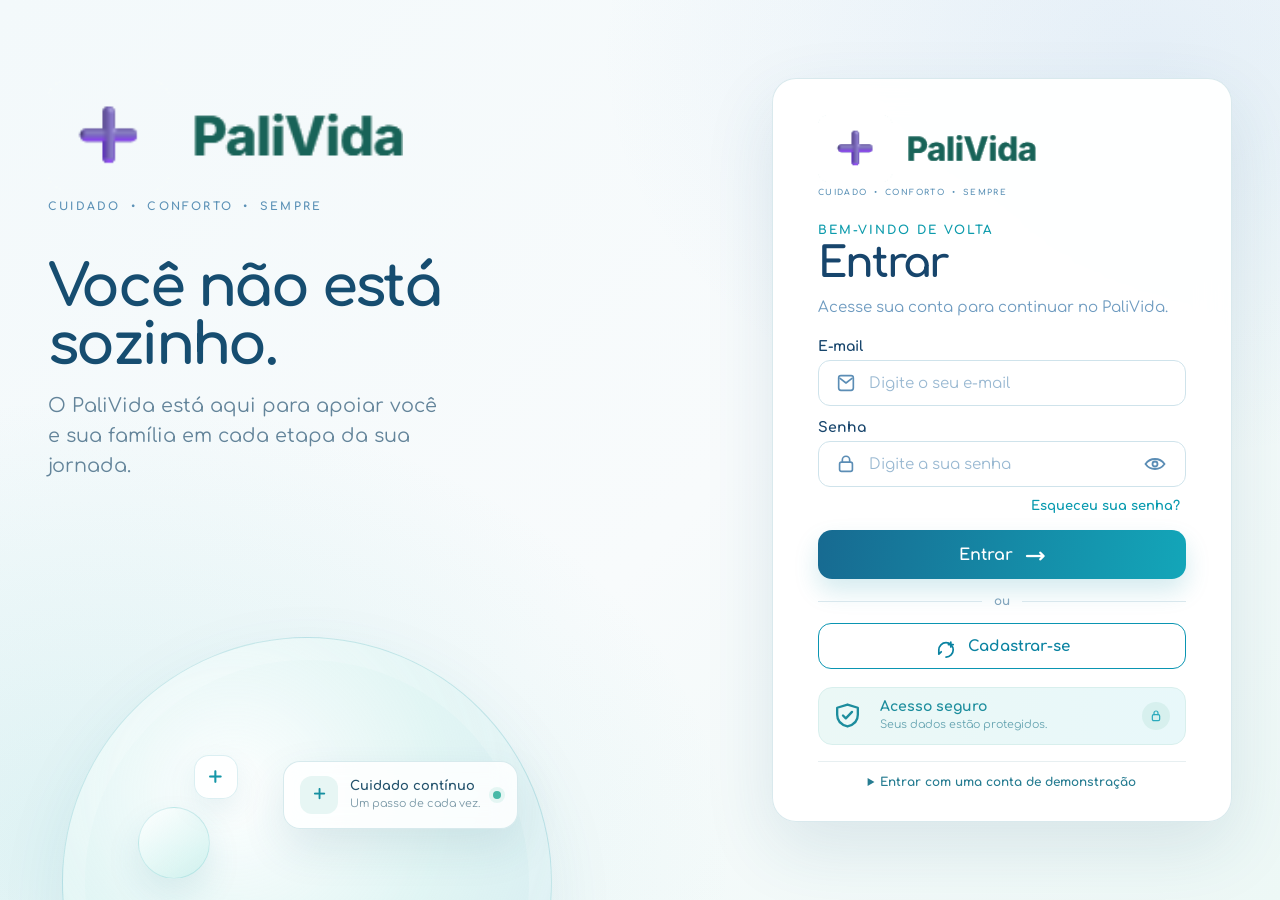
==== commit c482e50b: "feat: alterando design" ====
--- a/index.html
+++ b/index.html
@@ -2,11 +2,12 @@
 <html lang="pt-BR">
 <head>
   <meta charset="UTF-8">
-  <meta name="viewport" content="width=device-width, initial-scale=1, maximum-scale=1, viewport-fit=cover">
+  <meta name="viewport" content="width=device-width, initial-scale=1, viewport-fit=cover">
   <title>PaliVida — cuidados paliativos</title>
   <meta name="description" content="PaliVida — identificação de piora clínica, triagem de sintomas, prontuário eletrônico e direcionamento ao serviço de urgência em cuidados paliativos.">
   <link rel="icon" type="image/png" href="assets/img/favicon.png">
   <link rel="stylesheet" href="css/styles.css">
+  <link rel="stylesheet" href="css/auth-redesign.css">
 </head>
 <body>
   <div id="app" class="app-shell">
--- a/css/styles.css
+++ b/css/styles.css
@@ -74,6 +74,7 @@
 input, textarea, select { font-family: inherit; }
 img { display: block; max-width: 100%; }
 a { color: inherit; }
+[hidden] { display: none !important; }
 :focus-visible { outline: 3px solid #2F6FED; outline-offset: 2px; }
 
 /* --------------------------------------------------------- app "phone" shell ---
@@ -151,6 +152,24 @@
   height: 34px;
   width: auto;
 }
+.pv-logout-button {
+  display: inline-flex;
+  align-items: center;
+  justify-content: center;
+  gap: 7px;
+  min-height: 38px;
+  margin-left: auto;
+  padding: 0 13px;
+  border: 1px solid #dbe6ec;
+  border-radius: 20px;
+  color: #47647e;
+  background: rgba(255, 255, 255, .88);
+  font-size: 12px;
+  font-weight: 700;
+  transition: border-color .18s ease, color .18s ease, background .18s ease;
+}
+.pv-logout-button:hover { border-color: #b9d1dc; color: #087d98; background: #f3fbfc; }
+.pv-logout-button svg { width: 17px; height: 17px; }
 /* Cabeçalho de marca da tela de login/cadastro: logo + "PaliVida" juntos,
    centralizados, sem tarja de fundo (imagem única fornecida pelo cliente). */
 .pv-header.pv-header--login {
@@ -323,52 +342,489 @@
 }
 
 /* ================================================================ Home === */
-/* ================================================================ Home ===
-   Reorganizada para caber inteira na viewport sem rolagem: os elementos
-   dividem o espaço disponível de .app-main via flexbox (com tamanhos em
-   clamp()/vh em vez de pixels fixos grandes), no mesmo espírito da tela de
-   Menu de Sintomas — ver .tela-menu-sintomas mais abaixo. */
-.tela-home {
+/*
+   Home redesenhada — mantém as mesmas rotas e regras do principal.js,
+   mas reorganiza a apresentação para uma experiência de aplicativo de saúde.
+   A Home é mobile-first e se adapta a larguras maiores sem depender de
+   uma segunda implementação HTML.
+*/
+.tela-home-redesign {
   flex: 1;
-  display: flex;
-  flex-direction: column;
-  min-height: 0;
-  overflow: hidden;
-}
-.tela-home .corpo {
+  min-height: 100%;
+  overflow-y: auto;
+  background: #F7FAFB;
+  color: #153B63;
+  padding: 22px 16px 28px;
+}
+
+.home-conteudo {
+  width: 100%;
+  max-width: 1180px;
+  margin: 0 auto;
+}
+
+/* ---------------------------------------------------------- saudação */
+.home-saudacao {
+  margin-bottom: 20px;
+}
+
+.home-eyebrow {
+  display: block;
+  margin-bottom: 5px;
+  color: #168CA5;
+  font-size: 11px;
+  line-height: 1.2;
+  font-weight: 700;
+  letter-spacing: .10em;
+  text-transform: uppercase;
+}
+
+.home-saudacao h1 {
+  margin: 0;
+  color: #153B63;
+  font-size: clamp(28px, 7vw, 42px);
+  line-height: 1.08;
+  font-weight: 700;
+  letter-spacing: -.035em;
+}
+
+.home-saudacao p {
+  max-width: 700px;
+  margin-top: 10px;
+  color: #71879A;
+  font-size: 13px;
+  line-height: 1.65;
+}
+
+/* ---------------------------------------------------------- alerta */
+.home-alerta {
+  display: flex;
+  align-items: center;
+  gap: 11px;
+  margin: -4px 0 17px;
+  padding: 12px 14px;
+  border: 1px solid #D8E8EC;
+  border-radius: 16px;
+  background: #FFFFFF;
+}
+
+.home-alerta-indicador {
+  width: 10px;
+  height: 10px;
+  flex: 0 0 auto;
+  border-radius: 50%;
+  background: #5AAE79;
+  box-shadow: 0 0 0 5px rgba(90,174,121,.12);
+}
+
+.home-alerta-texto {
+  min-width: 0;
+}
+
+.home-alerta-texto strong,
+.home-alerta-texto span {
+  display: block;
+}
+
+.home-alerta-texto strong {
+  color: #234C6E;
+  font-size: 12px;
+  font-weight: 700;
+}
+
+.home-alerta-texto span {
+  margin-top: 3px;
+  color: #7890A2;
+  font-size: 11px;
+  line-height: 1.45;
+}
+
+.home-alerta-amarelo .home-alerta-indicador {
+  background: #D6A323;
+  box-shadow: 0 0 0 5px rgba(214,163,35,.12);
+}
+
+.home-alerta-vermelho .home-alerta-indicador {
+  background: #C95353;
+  box-shadow: 0 0 0 5px rgba(201,83,83,.12);
+}
+
+/* ---------------------------------------------------------- cards principais */
+.home-acoes {
+  display: grid;
+  grid-template-columns: 1fr;
+  gap: 13px;
+}
+
+.home-card {
+  width: 100%;
+  min-height: 164px;
+  padding: 20px;
+  border: 1px solid #DCE8ED;
+  border-radius: 22px;
+  background: #FFFFFF;
+  color: #153B63;
+  text-align: left;
+  box-shadow: 0 8px 26px rgba(26, 61, 84, .055);
+  transition: transform .18s ease, box-shadow .18s ease, border-color .18s ease;
+}
+
+.home-card:active {
+  transform: translateY(1px);
+}
+
+.home-card:focus-visible {
+  outline-color: #1594A5;
+}
+
+.home-card-principal {
+  border-color: transparent;
+  background: linear-gradient(135deg, #087A99 0%, #19A5BD 100%);
+  color: #FFFFFF;
+  box-shadow: 0 14px 28px rgba(9, 122, 153, .18);
+}
+
+.home-card-prontuario {
+  background: linear-gradient(135deg, #FFFFFF 0%, #F6F4FF 100%);
+}
+
+.home-card-conteudos {
+  background: linear-gradient(135deg, #FFFFFF 0%, #F2FBF7 100%);
+}
+
+.home-card-icone {
+  width: 48px;
+  height: 48px;
+  display: flex;
+  align-items: center;
+  justify-content: center;
+  margin-bottom: 16px;
+  border-radius: 16px;
+  background: rgba(255,255,255,.16);
+  color: currentColor;
+}
+
+.home-card-icone svg {
+  width: 26px;
+  height: 26px;
+  display: block;
+}
+
+.home-card-prontuario .home-card-icone {
+  background: #EEE9FF;
+  color: #7655DD;
+}
+
+.home-card-conteudos .home-card-icone {
+  background: #DCF4EA;
+  color: #20A875;
+}
+
+.home-card-label {
+  display: block;
+  margin-bottom: 6px;
+  color: inherit;
+  font-size: 10px;
+  line-height: 1.2;
+  font-weight: 700;
+  letter-spacing: .08em;
+  text-transform: uppercase;
+  opacity: .72;
+}
+
+.home-card h2 {
+  margin: 0;
+  color: inherit;
+  font-size: 20px;
+  line-height: 1.22;
+  font-weight: 700;
+  letter-spacing: -.02em;
+}
+
+.home-card p {
+  max-width: 360px;
+  margin-top: 8px;
+  color: inherit;
+  font-size: 12px;
+  line-height: 1.6;
+  opacity: .82;
+}
+
+.home-card-link {
+  display: inline-flex;
+  align-items: center;
+  gap: 7px;
+  margin-top: 15px;
+  color: inherit;
+  font-size: 12px;
+  font-weight: 700;
+}
+
+/* ---------------------------------------------------------- contatos */
+.home-apoio {
+  margin-top: 16px;
+  padding: 18px;
+  border: 1px solid #DCE8ED;
+  border-radius: 22px;
+  background: #FFFFFF;
+  box-shadow: 0 8px 26px rgba(26, 61, 84, .04);
+}
+
+.home-apoio-header h2 {
+  margin: 0;
+  color: #183F65;
+  font-size: 17px;
+  line-height: 1.25;
+}
+
+.home-apoio-header p {
+  margin-top: 4px;
+  color: #7890A5;
+  font-size: 11px;
+  line-height: 1.5;
+}
+
+.home-contatos {
+  display: grid;
+  grid-template-columns: 1fr;
+  gap: 9px;
+  margin-top: 15px;
+}
+
+.home-contato {
+  width: 100%;
+  min-height: 67px;
+  display: flex;
+  align-items: center;
+  gap: 11px;
+  padding: 10px 12px;
+  border: 1px solid #E4EBEF;
+  border-radius: 17px;
+  background: #FBFCFD;
+  color: #1C466C;
+  text-align: left;
+  transition: transform .18s ease, border-color .18s ease, background .18s ease;
+}
+
+.home-contato:hover {
+  border-color: #CFE2E9;
+  background: #F8FCFD;
+}
+
+.home-contato:active {
+  transform: translateY(1px);
+}
+
+.home-contato-icone {
+  width: 40px;
+  height: 40px;
+  flex: 0 0 auto;
+  display: flex;
+  align-items: center;
+  justify-content: center;
+  border-radius: 13px;
+  background: #E8F5F7;
+  color: #0C809C;
+}
+
+.home-contato-icone svg {
+  width: 21px;
+  height: 21px;
+  display: block;
+}
+
+.home-contato-hospital {
+  background: #EAF2FE;
+  color: #4C77D8;
+}
+
+.home-contato-sac {
+  background: #EFEAFF;
+  color: #7655DD;
+}
+
+.home-contato-info {
+  min-width: 0;
   flex: 1;
-  display: flex;
-  flex-direction: column;
-  justify-content: space-evenly;
-  min-height: 0;
-  padding: 4px 16px 10px;
-}
-.tela-home .titulo {
-  font-weight: 700; font-size: clamp(16px, 5vw, 22px); margin: 0 0 4px; color: var(--verde-escuro);
-  text-align: center; flex-shrink: 0;
-}
-.tela-home .botao-prontuario {
-  background: var(--laranja); width: 100%; max-width: 320px; border: 0; border-radius: var(--radius-md);
-  color: var(--branco); font-size: clamp(14px, 4vw, 18px); font-weight: 700; display: flex; align-items: center; justify-content: center;
-  margin: 6px auto 0; flex: 0 1 52px; min-height: 40px; flex-shrink: 0;
-}
-.tela-home .botao-duvidas {
-  background: var(--branco); border: 2px solid #767714; border-radius: 50%;
-  margin: 8px auto; display: flex; align-items: center; justify-content: center;
-  font-weight: 700; font-size: clamp(15px, 4.5vw, 24px); color: var(--verde-escuro); text-align: center; padding: 10px;
-  flex-shrink: 1; min-height: 0; width: min(46vw, 220px); aspect-ratio: 1 / 1;
-}
-.tela-home .botao-registrar {
-  background: var(--azul-medio); width: 100%; max-width: 320px; border: 0; border-radius: var(--radius-md);
-  color: var(--branco-quente); font-size: clamp(13px, 3.6vw, 16px); display: flex; align-items: center; justify-content: center;
-  margin: 0 auto; flex: 0 1 44px; min-height: 36px; flex-shrink: 0;
-}
-.tela-home .contatos { flex-shrink: 0; margin-top: 8px; }
-.tela-home .contatos-titulo { margin-bottom: 6px; font-weight: 700; font-size: clamp(14px, 4vw, 18px); color: var(--verde-escuro); text-align: center; }
-.tela-home .contatos-botoes { display: flex; justify-content: space-around; width: 100%; gap: 8px; }
-.tela-home .contato-botao {
-  background: var(--branco); flex: 1; max-width: 125px; padding: 8px 6px; border: 2px solid var(--branco);
-  border-radius: var(--radius-md); text-align: center; font-weight: 700; font-size: clamp(12px, 3.4vw, 16px); color: #000;
+}
+
+.home-contato-info strong,
+.home-contato-info small {
+  display: block;
+}
+
+.home-contato-info strong {
+  color: #1C466C;
+  font-size: 13px;
+  line-height: 1.25;
+  font-weight: 700;
+}
+
+.home-contato-info small {
+  margin-top: 3px;
+  color: #8A9BAB;
+  font-size: 10px;
+  line-height: 1.35;
+}
+
+.home-contato-seta {
+  flex: 0 0 auto;
+  color: #8EA2B1;
+  font-size: 22px;
+  line-height: 1;
+}
+
+/* ---------------------------------------------------------- mensagem */
+.home-mensagem {
+  display: flex;
+  align-items: center;
+  gap: 13px;
+  margin-top: 14px;
+  padding: 17px 18px;
+  border: 1px solid #D7ECEF;
+  border-radius: 21px;
+  background: linear-gradient(90deg, #EFFAFB 0%, #F7FFFC 100%);
+}
+
+.home-mensagem-icone {
+  width: 43px;
+  height: 43px;
+  flex: 0 0 auto;
+  display: flex;
+  align-items: center;
+  justify-content: center;
+  border-radius: 14px;
+  background: #D9F3F2;
+  color: #1594A5;
+}
+
+.home-mensagem-icone svg {
+  width: 22px;
+  height: 22px;
+}
+
+.home-mensagem strong {
+  display: block;
+  color: #17446A;
+  font-size: 14px;
+  line-height: 1.3;
+}
+
+.home-mensagem p {
+  margin-top: 3px;
+  color: #718B9D;
+  font-size: 11px;
+  line-height: 1.45;
+}
+
+/* ---------------------------------------------------------- tablets / desktop */
+@media (min-width: 700px) {
+  .tela-home-redesign {
+    padding: 30px 26px 34px;
+  }
+
+  .home-saudacao {
+    margin-bottom: 25px;
+  }
+
+  .home-eyebrow {
+    font-size: 12px;
+  }
+
+  .home-saudacao h1 {
+    font-size: 34px;
+  }
+
+  .home-saudacao p {
+    font-size: 14px;
+  }
+
+  .home-acoes {
+    grid-template-columns: 1.15fr 1fr 1fr;
+    gap: 15px;
+  }
+
+  .home-card {
+    min-height: 230px;
+    padding: 22px;
+  }
+
+  .home-card h2 {
+    font-size: 19px;
+  }
+
+  .home-card p {
+    font-size: 12px;
+  }
+
+  .home-contatos {
+    grid-template-columns: repeat(3, 1fr);
+  }
+}
+
+/* ---------------------------------------------------------- desktop amplo */
+@media (min-width: 1050px) {
+  .tela-home-redesign {
+    padding: 36px 40px 42px;
+  }
+
+  .home-saudacao h1 {
+    font-size: 40px;
+  }
+
+  .home-saudacao p {
+    font-size: 15px;
+  }
+
+  .home-acoes {
+    gap: 18px;
+  }
+
+  .home-card {
+    min-height: 255px;
+    padding: 27px;
+    border-radius: 25px;
+  }
+
+  .home-card h2 {
+    font-size: 23px;
+  }
+
+  .home-card p {
+    max-width: 320px;
+    font-size: 13px;
+  }
+
+  .home-card-icone {
+    width: 54px;
+    height: 54px;
+    border-radius: 18px;
+  }
+
+  .home-card-icone svg {
+    width: 29px;
+    height: 29px;
+  }
+
+  .home-apoio {
+    padding: 23px;
+  }
+
+  .home-apoio-header h2 {
+    font-size: 19px;
+  }
+
+  .home-apoio-header p {
+    font-size: 12px;
+  }
+
+  .home-contato {
+    min-height: 74px;
+  }
+
+  .home-mensagem {
+    padding: 20px 22px;
+  }
 }
 
 /* ============================================================ Contato === */
@@ -1013,3 +1469,438 @@
   color: var(--marrom); opacity: 0.75;
 }
 .pv-nota-demo button { background: none; border: 0; padding: 0; color: var(--azul-medio); text-decoration: underline; font-size: 11px; }
+
+/* ============================================= Painel inicial do paciente */
+body.pv-paciente-dashboard {
+  padding: 0;
+  color: #173b5e;
+  background: #f3f7fa;
+}
+
+.app-shell.pv-paciente-dashboard {
+  width: 100%;
+  max-width: none;
+  height: 100vh;
+  height: 100dvh;
+  min-height: 0;
+  border: 0;
+  border-radius: 0;
+  box-shadow: none;
+  background: #f7f9fb;
+}
+
+.pv-dashboard-paciente-main {
+  width: 100%;
+  max-width: none !important;
+  margin: 0 !important;
+  padding: 0;
+  overflow: hidden;
+}
+
+.pv-dashboard-paciente {
+  display: flex;
+  width: 100%;
+  min-height: 100%;
+  color: #173b5e;
+  background: #f7f9fb;
+  font-family: 'Comfortaa', sans-serif;
+}
+
+.pv-dash-sidebar {
+  z-index: 1;
+  display: flex;
+  flex: 0 0 240px;
+  flex-direction: column;
+  padding: 24px 13px 20px;
+  border-right: 1px solid #e4edf2;
+  background: rgba(255, 255, 255, .94);
+}
+
+.pv-dash-brand {
+  display: flex;
+  align-items: center;
+  height: 50px;
+  margin: 0 12px 23px;
+}
+
+.pv-dash-brand img { width: 155px; max-height: 48px; object-fit: contain; object-position: left center; }
+.pv-dash-nav { display: grid; gap: 7px; }
+
+.pv-dash-nav button {
+  display: flex;
+  align-items: center;
+  gap: 14px;
+  min-height: 52px;
+  padding: 0 18px;
+  border: 0;
+  border-radius: 13px;
+  color: #7189a4;
+  background: transparent;
+  text-align: left;
+  font-size: 13px;
+  font-weight: 700;
+}
+
+.pv-dash-nav button:hover,
+.pv-dash-nav button.ativo { color: #078bac; background: #eaf7f7; }
+.pv-dashboard-paciente svg { display: block; width: 20px; height: 20px; flex: 0 0 auto; }
+.pv-dash-sidebar-note { display: flex; align-items: center; gap: 9px; margin: auto 12px 4px; color: #7891ac; font-size: 11px; font-weight: 700; line-height: 1.55; }
+.pv-dash-sidebar-note svg { color: #78a3bc; }
+
+.pv-dash-workspace {
+  display: flex;
+  flex: 1;
+  flex-direction: column;
+  min-width: 0;
+  min-height: 100%;
+  overflow-y: auto;
+  background: radial-gradient(ellipse at 65% 0%, rgba(226, 239, 245, .42), transparent 52%), #f7f9fb;
+}
+
+.pv-dash-topbar { display: flex; flex: 0 0 75px; align-items: center; justify-content: flex-end; gap: 20px; padding: 0 clamp(24px, 3vw, 48px); }
+.pv-dash-topbar-spacer { flex: 1; }
+.pv-dash-notification { position: relative; display: grid; width: 32px; height: 38px; place-items: center; border: 0; color: #6b87a8; background: transparent; }
+.pv-dash-notification span { position: absolute; top: 5px; right: 4px; width: 6px; height: 6px; border-radius: 50%; background: #5d7dec; }
+.pv-logout-button--dashboard { flex: 0 0 auto; margin-left: 0; }
+
+.pv-dash-profile { display: flex; align-items: center; gap: 10px; min-height: 48px; padding: 4px 11px 4px 7px; border: 1px solid #e5edf3; border-radius: 28px; color: #284768; background: rgba(255,255,255,.88); text-align: left; }
+.pv-dash-avatar { display: grid; width: 34px; height: 34px; place-items: center; border-radius: 50%; color: #1766cf; background: #e3efff; }
+.pv-dash-profile-copy { display: grid; gap: 2px; }
+.pv-dash-profile-copy strong { max-width: 150px; overflow: hidden; font-size: 11px; text-overflow: ellipsis; white-space: nowrap; }
+.pv-dash-profile-copy small { color: #8195ad; font-size: 10px; }
+.pv-dash-chevron { margin-left: 4px; color: #67819d; font-size: 19px; line-height: 1; }
+
+.pv-dash-content { display: flex; flex: 1; flex-direction: column; gap: 23px; width: 100%; max-width: 1420px; margin: 0 auto; padding: 0 clamp(24px, 3vw, 48px) 26px; }
+.pv-dash-welcome { display: flex; align-items: flex-start; gap: 22px; min-height: 91px; padding: 0 10px; }
+.pv-dash-wave { padding-top: 3px; font-size: 32px; line-height: 1.2; }
+.pv-dash-welcome h1 { margin: 0 0 11px; color: #193f65; font-size: clamp(22px, 2vw, 28px); letter-spacing: -.6px; }
+.pv-dash-welcome p { color: #718ba8; font-size: 13px; line-height: 1.65; }
+.pv-dash-content #pv-dash-aviso:empty { display: none; }
+.pv-dash-content #pv-dash-aviso:not(:empty) { margin-top: -12px; }
+
+.pv-dash-actions { display: grid; grid-template-columns: repeat(3, minmax(0, 1fr)); gap: 23px; }
+.pv-dash-action { position: relative; display: flex; min-height: 248px; flex-direction: column; align-items: flex-start; overflow: hidden; padding: 19px 21px; border: 1px solid transparent; border-radius: 15px; }
+.pv-dash-action--symptoms { color: #fff; background: linear-gradient(125deg, #08728e, #149fbd); box-shadow: 0 10px 24px rgba(7, 116, 150, .12); }
+.pv-dash-action--record { color: #274b91; border-color: #e1ddff; background: linear-gradient(135deg, #fcfbff, #f6f4ff); }
+.pv-dash-action--content { color: #087864; border-color: #d8eee6; background: linear-gradient(135deg, #fbfffc, #f0faf5); }
+.pv-dash-action-icon { z-index: 1; display: grid; width: 58px; height: 58px; flex: 0 0 auto; place-items: center; margin-bottom: 12px; border-radius: 50%; color: #078eae; background: #a5eff7; }
+.pv-dash-action-icon svg { width: 28px; height: 28px; }
+.pv-dash-action--record .pv-dash-action-icon { color: #fff; background: #8e73f2; }
+.pv-dash-action--content .pv-dash-action-icon { color: #fff; background: #2bbd91; }
+.pv-dash-action h2 { z-index: 1; margin: 0 0 7px; font-size: clamp(16px, 1.35vw, 19px); line-height: 1.35; }
+.pv-dash-action p { z-index: 1; margin: 0 0 13px; font-size: 12px; line-height: 1.55; opacity: .87; }
+.pv-dash-action > button { z-index: 1; display: inline-flex; align-items: center; gap: 15px; min-height: 39px; margin-top: auto; padding: 0 15px; border: 1px solid rgba(255,255,255,.7); border-radius: 22px; color: #087998; background: #fff; font-size: 11px; font-weight: 700; transition: transform .18s ease, box-shadow .18s ease; }
+.pv-dash-action > button:hover { transform: translateY(-1px); box-shadow: 0 5px 12px rgba(23, 50, 79, .1); }
+.pv-dash-action > button svg { width: 16px; height: 16px; }
+.pv-dash-action--record > button { color: #6255d7; border-color: #ddd7ff; }
+.pv-dash-action--content > button { color: #087864; border-color: #ccece0; }
+.pv-dash-decoration { position: absolute; right: -1px; bottom: -18px; opacity: .08; }
+.pv-dash-decoration svg { width: 92px; height: 116px; stroke-width: 1.1; }
+.pv-dash-action--record .pv-dash-decoration { top: 20px; right: -7px; bottom: auto; color: #7867e5; opacity: .09; }
+.pv-dash-action--record .pv-dash-decoration svg { width: 80px; height: 96px; }
+.pv-dash-action--content .pv-dash-decoration { color: #20a87f; }
+
+.pv-dash-contacts { display: grid; grid-template-columns: minmax(0, 1fr) 316px; min-height: 165px; overflow: hidden; border: 1px solid #e2ebf0; border-radius: 15px; background: rgba(255,255,255,.82); box-shadow: 0 5px 18px rgba(23, 50, 79, .025); }
+.pv-dash-contacts-main { display: flex; min-width: 0; flex-direction: column; justify-content: center; padding: 17px 20px; }
+.pv-dash-section-heading { display: flex; align-items: center; gap: 13px; margin-bottom: 17px; }
+.pv-dash-section-heading h2 { margin: 0 0 4px; color: #254969; font-size: 15px; }
+.pv-dash-section-heading p { color: #8295ab; font-size: 11px; }
+.pv-dash-contact-list { display: grid; grid-template-columns: repeat(3, minmax(0,1fr)); gap: 15px; }
+.pv-dash-contact { display: flex; min-width: 0; min-height: 61px; align-items: center; gap: 10px; padding: 8px 10px; border: 1px solid #edf1f4; border-radius: 15px; color: #244767; background: #fff; box-shadow: 0 4px 12px rgba(23, 50, 79, .04); text-align: left; text-decoration: none; }
+.pv-dash-contact > span:nth-child(2) { display: grid; min-width: 0; gap: 5px; }
+.pv-dash-contact strong { overflow: hidden; font-size: 10px; font-weight: 700; text-overflow: ellipsis; white-space: nowrap; }
+.pv-dash-contact small { overflow: hidden; color: #8195ad; font-size: 10px; text-overflow: ellipsis; white-space: nowrap; }
+.pv-dash-contact > b { margin-left: auto; color: #8aa2bb; font-size: 20px; font-weight: 400; }
+.pv-dash-contact-icon { display: grid; width: 37px; height: 37px; flex: 0 0 auto; place-items: center; border-radius: 50%; }
+.pv-dash-contact-icon svg { width: 20px; height: 20px; }
+.pv-dash-contact-icon--purple { color: #725de0; background: #eeeaff; }
+.pv-dash-contact-icon--green { color: #18aa80; background: #e0f6ef; }
+.pv-dash-contact-icon--blue { color: #2869d7; background: #e5efff; }
+
+.pv-dash-reminder { position: relative; display: grid; grid-template-columns: 30px 1fr; align-content: center; column-gap: 10px; padding: 17px 20px; border-left: 1px solid #e7eff3; color: #078ead; background: linear-gradient(140deg, #f0fbfc, #e8f8fa); }
+.pv-dash-reminder h2 { align-self: center; font-size: 14px; }
+.pv-dash-reminder p { z-index: 1; grid-column: 1 / -1; max-width: 230px; margin-top: 12px; color: #6886a2; font-size: 11px; line-height: 1.7; }
+.pv-dash-reminder > span { position: absolute; right: 12px; top: 19px; color: #4fc1c2; opacity: .13; }
+.pv-dash-reminder > span svg { width: 50px; height: 60px; stroke-width: 1.4; }
+
+.pv-dash-reassurance { position: relative; display: flex; min-height: 77px; align-items: center; gap: 14px; overflow: hidden; padding: 12px 20px; border: 1px solid #deebef; border-radius: 14px; background: linear-gradient(100deg, #f4fafb, #edf7f8); }
+.pv-dash-reassurance > span { z-index: 1; display: grid; width: 40px; height: 40px; place-items: center; border-radius: 50%; color: #079bad; background: #d7f3ee; }
+.pv-dash-reassurance > div { z-index: 1; display: grid; gap: 5px; }
+.pv-dash-reassurance strong { color: #2a4a68; font-size: 14px; }
+.pv-dash-reassurance small { color: #7d93ab; font-size: 10px; }
+.pv-dash-reassurance > svg { width: 28px; height: 28px; margin-left: auto; color: #0098ba; }
+
+@media (max-width: 1100px) {
+  .pv-dash-sidebar { flex-basis: 205px; }
+  .pv-dash-content { gap: 18px; }
+  .pv-dash-actions { gap: 15px; }
+  .pv-dash-action { min-height: 235px; padding: 17px; }
+  .pv-dash-contacts { grid-template-columns: minmax(0, 1fr) 265px; }
+  .pv-dash-contact-list { gap: 8px; }
+  .pv-dash-contact { gap: 7px; padding: 7px; }
+  .pv-dash-contact-icon { width: 31px; height: 31px; }
+}
+
+@media (max-width: 760px) {
+  .pv-dashboard-paciente-main { overflow-y: auto; }
+  .pv-dashboard-paciente { min-height: 100%; flex-direction: column; }
+  .pv-dash-sidebar { flex: 0 0 auto; flex-direction: row; align-items: center; gap: 8px; padding: 8px 12px; border-right: 0; border-bottom: 1px solid #e4edf2; }
+  .pv-dash-brand { width: 105px; height: 40px; flex: 0 0 105px; margin: 0 4px 0 0; }
+  .pv-dash-brand img { width: 100px; max-height: 36px; }
+  .pv-dash-nav { display: flex; flex: 1; justify-content: flex-end; gap: 3px; }
+  .pv-dash-nav button { min-height: 42px; gap: 6px; padding: 0 9px; font-size: 11px; }
+  .pv-dash-sidebar-note { display: none; }
+  .pv-dash-workspace { min-height: 0; overflow: visible; }
+  .pv-dash-topbar { flex-basis: 60px; padding: 0 20px; }
+  .pv-dash-content { gap: 17px; padding: 0 20px 22px; }
+  .pv-dash-welcome { min-height: 82px; gap: 14px; padding: 0 2px; }
+  .pv-dash-welcome h1 { margin-bottom: 7px; font-size: 22px; }
+  .pv-dash-welcome p { font-size: 12px; }
+  .pv-dash-actions { grid-template-columns: repeat(2, minmax(0, 1fr)); gap: 12px; }
+  .pv-dash-action { min-height: 225px; padding: 16px; }
+  .pv-dash-action:last-child { grid-column: 1 / -1; min-height: 190px; }
+  .pv-dash-contacts { grid-template-columns: 1fr; }
+  .pv-dash-reminder { min-height: 130px; border-top: 1px solid #e7eff3; border-left: 0; }
+  .pv-dash-reminder p { max-width: 420px; }
+}
+
+@media (max-width: 520px) {
+  .pv-dash-sidebar { flex-wrap: wrap; }
+  .pv-dash-brand { width: 100%; height: 33px; flex-basis: 100%; justify-content: center; margin: 0; }
+  .pv-dash-brand img { width: 132px; max-height: 32px; object-position: center; }
+  .pv-dash-nav { width: 100%; justify-content: space-around; }
+  .pv-dash-nav button { flex: 1; justify-content: center; }
+  .pv-dash-topbar { flex-basis: 56px; gap: 10px; padding: 0 14px; }
+  .pv-dash-profile { min-height: 42px; gap: 7px; padding-right: 8px; }
+  .pv-dash-avatar { width: 30px; height: 30px; }
+  .pv-dash-profile-copy strong { max-width: 105px; }
+  .pv-dash-content { gap: 14px; padding: 0 14px 18px; }
+  .pv-dash-welcome { min-height: 0; gap: 10px; }
+  .pv-dash-wave { font-size: 25px; }
+  .pv-dash-welcome h1 { font-size: 19px; }
+  .pv-dash-welcome p { font-size: 11px; line-height: 1.55; }
+  .pv-dash-desktop-break { display: none; }
+  .pv-dash-actions { grid-template-columns: 1fr; }
+  .pv-dash-action,
+  .pv-dash-action:last-child { min-height: 210px; grid-column: auto; }
+  .pv-dash-contact-list { grid-template-columns: 1fr; gap: 8px; }
+  .pv-dash-contacts-main { padding: 16px 12px; }
+  .pv-dash-section-heading { margin-bottom: 12px; }
+  .pv-dash-contact { min-height: 57px; padding: 7px 10px; }
+  .pv-dash-reassurance { min-height: 72px; padding: 10px 12px; }
+  .pv-dash-reassurance strong { font-size: 12px; }
+  .pv-dash-reassurance small { font-size: 9px; }
+}
+
+/* ========================================= Layouts por tamanho de tela */
+.pv-login-shell {
+  display: flex;
+  flex: 1 0 auto;
+  flex-direction: column;
+  align-items: center;
+  justify-content: center;
+  width: 100%;
+  min-height: 100%;
+  padding: 22px 18px;
+  gap: 14px;
+  background:
+    radial-gradient(circle at 10% 100%, rgba(130, 186, 150, .13), transparent 34%),
+    #f8faf7;
+}
+
+.pv-auth-aside { display: none; }
+
+.pv-auth-card {
+  width: 100%;
+  max-width: 480px;
+  margin: auto 0;
+  padding: 27px 24px 22px;
+  border: 1px solid #e8eee8;
+  border-radius: 22px;
+  background: #fff;
+  box-shadow: 0 16px 42px rgba(38, 73, 57, .08);
+}
+
+.pv-brand { display: flex; align-items: center; justify-content: center; gap: 10px; margin-bottom: 24px; }
+.pv-brand img { display: block; width: 154px; height: auto; }
+.pv-brand-mark { position: relative; display: grid; width: 41px; height: 41px; place-items: center; border-radius: 12px; color: #fff; background: linear-gradient(145deg, #6655e8, #7649d9); }
+.pv-brand-plus { font-family: Arial, sans-serif; font-size: 32px; font-weight: 700; line-height: 1; }
+.pv-brand-leaf { position: absolute; right: -2px; bottom: -2px; width: 13px; height: 10px; transform: rotate(-35deg); border-radius: 12px 2px 12px 2px; background: #37c9a2; }
+.pv-brand-name { display: flex; color: #254967; font-family: Arial, sans-serif; font-size: 25px; letter-spacing: -.8px; }
+.pv-brand-name strong:last-child { color: #0b91ad; }
+.pv-auth-heading { margin-bottom: 22px; text-align: center; }
+.pv-eyebrow { display: block; margin-bottom: 8px; color: #0b91ad; font-size: 11px; font-weight: 700; letter-spacing: .04em; }
+.pv-auth-heading h1 { margin: 0; color: #1d4164; font-size: 27px; line-height: 1.25; }
+.pv-auth-heading p { margin-top: 8px; color: #7c8fa2; font-size: 13px; line-height: 1.55; }
+.pv-form { display: grid; gap: 14px; }
+.pv-field { display: grid; gap: 7px; }
+.pv-field > label { color: #31516e; font-size: 12px; font-weight: 700; }
+.pv-input-wrap { position: relative; display: flex; align-items: center; min-height: 49px; border: 1px solid #dce6eb; border-radius: 12px; background: #fbfcfd; transition: border-color .16s ease, box-shadow .16s ease; }
+.pv-input-wrap:focus-within { border-color: #54a9bd; box-shadow: 0 0 0 3px rgba(8, 137, 164, .1); }
+.pv-input-icon { display: grid; width: 42px; flex: 0 0 42px; place-items: center; color: #86a0b4; }
+.pv-input-icon svg, .pv-password-toggle svg { width: 19px; height: 19px; fill: none; stroke: currentColor; stroke-width: 1.7; stroke-linecap: round; stroke-linejoin: round; }
+.pv-input { width: 100%; min-width: 0; min-height: 46px; padding: 0 12px 0 0; border: 0; outline: 0; color: #264662; background: transparent; font-size: 13px; }
+.pv-input::placeholder { color: #a1afbc; }
+.pv-input-senha { padding-right: 4px; }
+.pv-password-toggle { display: grid; width: 42px; height: 42px; flex: 0 0 42px; place-items: center; border: 0; color: #7e96a9; background: transparent; }
+.pv-form-actions { display: flex; justify-content: flex-end; margin-top: -6px; }
+.pv-link-button { padding: 4px 0; border: 0; color: #078ba8; background: transparent; font-size: 12px; font-weight: 700; }
+.pv-link-button:hover { color: #056b83; text-decoration: underline; }
+.pv-aviso-wrap:empty { display: none; }
+.pv-btn { display: flex; width: 100%; min-height: 48px; align-items: center; justify-content: center; gap: 12px; border: 0; border-radius: 12px; font-size: 14px; font-weight: 700; transition: transform .16s ease, box-shadow .16s ease; }
+.pv-btn-primary { color: #fff; background: linear-gradient(110deg, #087d9c, #119db5); box-shadow: 0 7px 16px rgba(8, 125, 156, .17); }
+.pv-btn-primary:hover { transform: translateY(-1px); box-shadow: 0 9px 20px rgba(8, 125, 156, .22); }
+.pv-btn-primary:disabled { opacity: .65; cursor: wait; }
+.pv-btn-arrow { font-size: 18px; line-height: 1; }
+.pv-divider { display: flex; align-items: center; gap: 12px; color: #9aabba; }
+.pv-divider span { height: 1px; flex: 1; background: #e7edf0; }
+.pv-divider small { font-size: 11px; }
+.pv-btn-secondary { min-height: 44px; border: 1px solid #dce6eb; color: #42617c; background: #fff; }
+.pv-btn-secondary:hover { background: #f7fbfc; }
+.pv-user-icon { font-size: 18px; }
+.pv-demo { padding-top: 12px; border-top: 1px solid #edf1f3; }
+.pv-demo summary { color: #6d8397; cursor: pointer; font-size: 11px; font-weight: 700; text-align: center; }
+.pv-demo-content { padding-top: 12px; }
+.pv-demo-content p { color: #8092a3; font-size: 10px; line-height: 1.5; text-align: center; }
+.pv-demo-content code { color: #315676; }
+.pv-demo-accounts { display: flex; justify-content: center; flex-wrap: wrap; gap: 6px; margin-top: 9px; }
+.pv-demo-accounts button { min-height: 30px; padding: 0 10px; border: 1px solid #dce9ed; border-radius: 20px; color: #28708a; background: #f7fbfc; font-size: 10px; font-weight: 700; }
+.pv-demo-accounts button:hover { border-color: #9bcbd5; background: #edf8fa; }
+.pv-auth-card-recuperar { margin-block: auto; }
+.pv-auth-trust { display: flex; align-items: flex-start; gap: 11px; padding: 12px 13px; border: 1px solid #e1eee3; border-radius: 13px; color: #4b6b57; background: #f4f8f3; }
+.pv-auth-trust > span { flex: 0 0 auto; color: #4b9a73; font-size: 19px; line-height: 1.1; }
+.pv-auth-trust p { font-size: 10px; line-height: 1.5; }
+.pv-auth-trust strong { color: #315844; font-size: 11px; }
+.pv-auth-mobile-illustration { display: none; }
+
+@media (max-width: 639px) {
+  .pv-login-shell { justify-content: flex-start; gap: 12px; padding: 18px 20px 24px; }
+  .pv-auth-card { max-width: 480px; padding: 23px 20px 19px; border-radius: 20px; }
+  .pv-brand { margin-bottom: 21px; }
+  .pv-brand img { width: 146px; }
+  .pv-auth-heading { margin-bottom: 19px; }
+  .pv-auth-mobile-illustration { display: block; width: min(100%, 360px); margin: -6px auto 0; }
+  .pv-auth-mobile-illustration svg { display: block; width: 100%; height: auto; }
+}
+
+@media (min-width: 900px) {
+  body { min-height: 100vh; padding: 0; background: #f3f7fa; }
+
+  .app-shell {
+    width: 100%;
+    max-width: none;
+    height: 100vh;
+    height: 100dvh;
+    min-height: 0;
+    border: 0;
+    border-radius: 0;
+    box-shadow: none;
+    background: #f7f9fb;
+  }
+
+  .app-main { min-width: 0; }
+  .app-main > :not(.pv-login-shell) { width: 100%; }
+  .pv-header { min-height: 62px; padding: 10px 34px; }
+  .pv-header .pv-logo-icone { height: 38px; }
+  .pv-footer { min-height: 64px; justify-content: center; gap: 18px; padding: 5px 18px; }
+  .pv-footer button { flex: 0 1 190px; min-height: 50px; gap: 9px; padding: 8px 14px; border-radius: 12px; color: #6b839a; }
+  .pv-footer button::after { content: attr(aria-label); font-size: 11px; font-weight: 700; }
+  .pv-footer button.ativo { box-shadow: inset 0 2px 0 #078ba8; color: #078ba8; }
+
+  .pv-route-login .app-main { overflow: auto; }
+  .pv-route-login .pv-login-shell {
+    display: grid;
+    grid-template-columns: minmax(0, 1.12fr) minmax(420px, .88fr);
+    align-items: stretch;
+    gap: clamp(48px, 7vw, 112px);
+    min-height: 100%;
+    padding: clamp(36px, 6vh, 76px) clamp(48px, 8vw, 128px);
+    background:
+      radial-gradient(circle at 8% 85%, rgba(130, 186, 150, .15), transparent 30%),
+      #f8faf7;
+  }
+
+  .pv-route-login .pv-auth-aside {
+    position: relative;
+    display: grid;
+    min-height: 620px;
+    grid-template-rows: auto 1fr auto;
+    flex-direction: column;
+    overflow: visible;
+    padding: clamp(18px, 2vw, 28px) 0;
+    color: #285643;
+    background: transparent;
+  }
+
+  .pv-auth-aside-logo { z-index: 1; width: 176px; max-height: 54px; object-fit: contain; object-position: left center; }
+  .pv-auth-aside-copy { z-index: 1; max-width: 460px; margin: auto 0; padding: 55px 0 175px; }
+  .pv-auth-aside-kicker { display: block; margin-bottom: 18px; color: #568c6d; font-size: 12px; font-weight: 700; letter-spacing: .12em; text-transform: uppercase; }
+  .pv-auth-aside-copy h2 { max-width: 460px; margin: 0; color: #285643; font-size: clamp(36px, 3.4vw, 52px); line-height: 1.16; letter-spacing: -.04em; }
+  .pv-auth-aside-copy p { max-width: 420px; margin-top: 21px; color: #718779; font-size: 15px; line-height: 1.8; }
+  .pv-auth-illustration { position: absolute; right: 0; bottom: 50px; width: min(60%, 390px); }
+  .pv-auth-illustration svg { display: block; width: 100%; height: auto; }
+  .pv-auth-aside-note { z-index: 1; display: flex; max-width: 420px; align-items: center; gap: 13px; color: #64806f; }
+  .pv-auth-aside-note span { color: #568c6d; font-size: 28px; line-height: 1; }
+  .pv-auth-aside-note p { font-size: 12px; line-height: 1.6; }
+
+  .pv-route-login .pv-auth-card {
+    align-self: center;
+    width: 100%;
+    max-width: 520px;
+    margin: auto 0;
+    padding: clamp(34px, 3.8vw, 52px);
+    border-color: #e8eee8;
+    border-radius: 24px;
+    box-shadow: 0 18px 55px rgba(38, 73, 57, .08);
+  }
+
+  .pv-route-login .pv-brand { display: none; justify-content: flex-start; margin-bottom: 34px; }
+  .pv-route-login .pv-auth-heading { margin-bottom: 28px; text-align: left; }
+  .pv-route-login .pv-auth-heading h1 { font-size: 34px; }
+  .pv-route-login .pv-auth-heading p { font-size: 14px; }
+  .pv-route-login .pv-form { gap: 18px; }
+  .pv-route-login .pv-field > label { font-size: 13px; }
+  .pv-route-login .pv-input-wrap { min-height: 54px; }
+  .pv-route-login .pv-input { min-height: 52px; font-size: 14px; }
+  .pv-route-login .pv-btn { min-height: 52px; }
+
+  .tela-home-redesign {
+    width: 100%;
+    max-width: 1500px;
+    min-height: 100%;
+    margin-inline: auto;
+    padding: clamp(30px, 4vw, 62px) clamp(34px, 5vw, 80px);
+  }
+
+  .home-saudacao { margin-bottom: 30px; }
+  .home-saudacao h1 { font-size: clamp(34px, 3vw, 46px); }
+  .home-saudacao p { max-width: 640px; font-size: 15px; }
+  .home-acoes { grid-template-columns: 1.15fr 1fr 1fr; gap: 20px; }
+  .home-card { min-height: 250px; padding: 26px; border-radius: 22px; }
+  .home-card h2 { font-size: 21px; }
+  .home-apoio { margin-top: 22px; padding: 24px; }
+  .home-contatos { grid-template-columns: repeat(3, minmax(0,1fr)); gap: 14px; }
+  .home-contato { min-height: 74px; }
+  .home-mensagem { margin-top: 18px; padding: 20px 24px; }
+
+  .tela-dashboard { width: 100%; max-width: 1500px; margin-inline: auto; }
+  .tela-contato { width: 100%; }
+  .tela-perfil { width: 100%; }
+}
+
+@media (min-width: 900px) and (max-height: 840px) {
+  .pv-route-login .pv-login-shell { padding-block: 16px; }
+  .pv-route-login .pv-auth-aside { min-height: 0; padding-block: 18px; }
+  .pv-route-login .pv-auth-aside-copy { padding: 35px 0 145px; }
+  .pv-route-login .pv-auth-aside-copy h2 { font-size: clamp(28px, 3vw, 38px); }
+  .pv-route-login .pv-auth-illustration { bottom: 40px; width: min(52%, 330px); }
+  .pv-route-login .pv-auth-card { padding: 24px 30px; }
+  .pv-route-login .pv-brand { margin-bottom: 20px; }
+  .pv-route-login .pv-auth-heading { margin-bottom: 18px; }
+  .pv-route-login .pv-auth-heading h1 { font-size: 30px; }
+  .pv-route-login .pv-form { gap: 12px; }
+  .pv-route-login .pv-input-wrap { min-height: 48px; }
+  .pv-route-login .pv-input,
+  .pv-route-login .pv-password-toggle { min-height: 46px; }
+  .pv-route-login .pv-btn { min-height: 46px; }
+}
--- a/css/auth-redesign.css
+++ b/css/auth-redesign.css
@@ -0,0 +1,1429 @@
+/* ================================================================
+   PaliVida — Login responsivo
+   Desktop + Tablet + Mobile
+   ================================================================ */
+
+/* Cores específicas da identidade nova */
+:root {
+  --pv-auth-bg: #F3FAFB;
+  --pv-auth-surface: #FFFFFF;
+  --pv-auth-primary: #176A91;
+  --pv-auth-primary-2: #13A6B9;
+  --pv-auth-text: #17456C;
+  --pv-auth-muted: #6F96B8;
+  --pv-auth-border: #CFE3EB;
+  --pv-auth-purple: #7251DE;
+  --pv-auth-mint: #DDF5F1;
+  --pv-auth-mint-2: #E9F9F6;
+  --pv-auth-focus: #36B4C0;
+  --pv-auth-shadow: 0 24px 70px rgba(34, 94, 123, .12);
+}
+
+/* ============================================================ Base auth */
+
+body:has(.pv-login-page) {
+  background:
+    radial-gradient(circle at 15% 20%, rgba(173, 229, 229, .28), transparent 28%),
+    radial-gradient(circle at 88% 78%, rgba(123, 96, 219, .10), transparent 25%),
+    var(--pv-auth-bg);
+}
+
+.app-shell:has(.pv-login-page) {
+  width: 100%;
+  max-width: none;
+  height: 100vh;
+  height: 100dvh;
+  margin: 0;
+  border: 0;
+  border-radius: 0;
+  box-shadow: none;
+  background: transparent;
+  overflow: hidden;
+}
+
+body:has(.pv-login-page) .app-main {
+  min-height: 0;
+  overflow-y: auto;
+  background: transparent;
+}
+
+.app-shell:has(.pv-login-page) #app-header,
+.app-shell:has(.pv-login-page) #app-footer {
+  display: none !important;
+}
+
+/* =============================================================== Page */
+
+.pv-login-page {
+  position: relative;
+  min-height: 100%;
+  overflow: hidden;
+  padding: 34px;
+  isolation: isolate;
+}
+
+.pv-login-bg-shape {
+  position: absolute;
+  z-index: -1;
+  pointer-events: none;
+  border-radius: 50%;
+  filter: blur(.2px);
+}
+
+.pv-login-bg-shape-1 {
+  width: 440px;
+  height: 440px;
+  right: -190px;
+  top: -220px;
+  background: radial-gradient(circle, rgba(152, 231, 231, .34), rgba(152, 231, 231, 0));
+}
+
+.pv-login-bg-shape-2 {
+  width: 420px;
+  height: 420px;
+  left: -220px;
+  bottom: -250px;
+  background: radial-gradient(circle, rgba(113, 84, 220, .10), rgba(113, 84, 220, 0));
+}
+
+.pv-login-layout {
+  width: min(1400px, 100%);
+  min-height: calc(100dvh - 68px);
+  margin: 0 auto;
+  display: grid;
+  grid-template-columns: minmax(0, 1fr) minmax(430px, 560px);
+  gap: 40px;
+  align-items: center;
+}
+
+/* ========================================================== Brand panel */
+
+.pv-login-brand-panel {
+  position: relative;
+  min-height: 730px;
+  padding: 54px 58px 42px;
+  display: flex;
+  flex-direction: column;
+  justify-content: flex-start;
+  border: 1px solid rgba(175, 221, 228, .7);
+  border-radius: 32px;
+  background:
+    linear-gradient(145deg, rgba(255,255,255,.92), rgba(239,250,250,.78));
+  overflow: hidden;
+  box-shadow: 0 20px 65px rgba(60, 123, 146, .08);
+}
+
+.pv-login-brand-panel::after {
+  content: '';
+  position: absolute;
+  width: 340px;
+  height: 340px;
+  right: -100px;
+  top: -120px;
+  border-radius: 50%;
+  background: radial-gradient(circle, rgba(121, 233, 229, .14), transparent 68%);
+}
+
+.pv-login-brand-logo {
+  width: min(380px, 72%);
+  height: auto;
+  object-fit: contain;
+}
+
+.pv-login-brand-panel .pv-login-tagline,
+.pv-login-card .pv-login-tagline,
+.pv-login-recovery-card .pv-login-tagline {
+  display: block;
+  color: #5B91B6;
+  font-size: 11px;
+  font-weight: 700;
+  letter-spacing: .20em;
+}
+
+.pv-login-brand-panel .pv-login-tagline {
+  margin-top: 8px;
+}
+
+.pv-login-brand-panel h1 {
+  margin: 58px 0 16px;
+  color: var(--pv-auth-text);
+  font-size: clamp(44px, 5vw, 68px);
+  line-height: .98;
+  letter-spacing: -.045em;
+}
+
+.pv-login-brand-panel p {
+  max-width: 490px;
+  color: #6796BB;
+  font-size: clamp(17px, 1.4vw, 21px);
+  line-height: 1.65;
+}
+
+/* Ilustração abstrata criada somente com CSS */
+.pv-login-illustration {
+  position: relative;
+  flex: 1;
+  min-height: 300px;
+  margin: 34px -58px -42px;
+  overflow: hidden;
+  background:
+    linear-gradient(180deg, rgba(226, 248, 247, .08), rgba(207, 241, 242, .75));
+}
+
+.pv-login-wave {
+  position: absolute;
+  left: -5%;
+  right: -5%;
+  bottom: 34px;
+  height: 170px;
+  border-radius: 50% 50% 0 0;
+  background: linear-gradient(160deg, rgba(186, 235, 233, .82), rgba(138, 217, 221, .52));
+  transform: rotate(-3deg);
+}
+
+.pv-login-wave::after {
+  content: '';
+  position: absolute;
+  inset: 34px 10% -35px 27%;
+  border-radius: 48% 56% 0 0;
+  background: rgba(121, 203, 211, .40);
+}
+
+.pv-login-heart {
+  position: absolute;
+  width: 80px;
+  height: 72px;
+  left: 40%;
+  bottom: 160px;
+  border: 4px solid #63BDCF;
+  border-top-color: transparent;
+  border-right-color: transparent;
+  transform: rotate(-45deg);
+  border-radius: 0 0 0 30px;
+}
+
+.pv-login-heart::before,
+.pv-login-heart::after {
+  content: '';
+  position: absolute;
+  width: 52px;
+  height: 52px;
+  border: 4px solid #63BDCF;
+  border-radius: 50%;
+  background: transparent;
+}
+
+.pv-login-heart::before {
+  left: -4px;
+  top: -27px;
+  border-bottom-color: transparent;
+  border-right-color: transparent;
+}
+
+.pv-login-heart::after {
+  left: 26px;
+  top: 2px;
+  border-left-color: transparent;
+  border-bottom-color: transparent;
+}
+
+.pv-login-leaf {
+  position: absolute;
+  width: 30px;
+  height: 70px;
+  border-radius: 100% 0 100% 0;
+  background: linear-gradient(145deg, #77D8D7, #49BFC1);
+  transform: rotate(25deg);
+  opacity: .66;
+}
+
+.pv-login-leaf-1 { right: 20%; bottom: 130px; }
+.pv-login-leaf-2 { right: 14%; bottom: 102px; transform: rotate(61deg) scale(.82); }
+.pv-login-leaf-3 { right: 25%; bottom: 90px; transform: rotate(-5deg) scale(.72); }
+
+.pv-login-orb {
+  position: absolute;
+  border-radius: 50%;
+  background: rgba(116, 90, 222, .10);
+}
+
+.pv-login-orb-1 {
+  width: 190px;
+  height: 190px;
+  left: 8%;
+  bottom: 60px;
+}
+
+.pv-login-orb-2 {
+  width: 110px;
+  height: 110px;
+  right: 4%;
+  bottom: 40px;
+  background: rgba(28, 166, 185, .12);
+}
+
+/* =========================================================== Login card */
+
+.pv-login-card-wrap {
+  display: flex;
+  align-items: center;
+  justify-content: center;
+}
+
+.pv-login-card {
+  width: 100%;
+  padding: 42px 46px 38px;
+  border-radius: 28px;
+  border: 1px solid rgba(196, 221, 229, .82);
+  background: rgba(255, 255, 255, .96);
+  box-shadow: var(--pv-auth-shadow);
+  backdrop-filter: blur(16px);
+}
+
+.pv-login-mobile-brand {
+  display: none;
+}
+
+.pv-login-eyebrow {
+  display: block;
+  margin-bottom: 6px;
+  color: #0C9BAC;
+  font-size: 13px;
+  font-weight: 800;
+  letter-spacing: .16em;
+}
+
+.pv-login-card h2,
+.pv-login-recovery-card h2 {
+  margin: 0;
+  color: var(--pv-auth-text);
+  font-size: clamp(38px, 4vw, 54px);
+  line-height: 1;
+  letter-spacing: -.045em;
+}
+
+.pv-login-intro {
+  margin: 14px 0 30px;
+  color: #6E9BC0;
+  font-size: 15px;
+  line-height: 1.55;
+}
+
+.pv-login-form {
+  display: flex;
+  flex-direction: column;
+}
+
+.pv-login-form > label,
+.pv-login-recovery-card > label {
+  margin-bottom: 8px;
+  color: var(--pv-auth-text);
+  font-size: 14px;
+  font-weight: 700;
+}
+
+.pv-login-form > label:not(:first-child) {
+  margin-top: 17px;
+}
+
+.pv-login-input-wrap {
+  position: relative;
+  display: flex;
+  align-items: center;
+}
+
+.pv-login-input {
+  width: 100%;
+  height: 58px;
+  padding: 0 48px 0 50px;
+  border: 1px solid var(--pv-auth-border);
+  border-radius: 16px;
+  outline: none;
+  background: #FFFFFF;
+  color: #284E70;
+  font-family: inherit;
+  font-size: 15px;
+  transition: border-color .18s ease, box-shadow .18s ease;
+}
+
+.pv-login-input::placeholder {
+  color: #9AB9D2;
+}
+
+.pv-login-input:focus {
+  border-color: var(--pv-auth-focus);
+  box-shadow: 0 0 0 4px rgba(54, 180, 192, .10);
+}
+
+.pv-login-input-icon {
+  position: absolute;
+  left: 17px;
+  z-index: 1;
+  width: 22px;
+  height: 22px;
+  color: #5B8DB5;
+  pointer-events: none;
+}
+
+.pv-login-input-icon svg,
+.pv-login-eye svg,
+.pv-login-register-icon svg,
+.pv-login-secure-icon svg,
+.pv-login-secure-lock svg {
+  width: 100%;
+  height: 100%;
+}
+
+.pv-login-eye {
+  position: absolute;
+  right: 13px;
+  width: 36px;
+  height: 36px;
+  display: flex;
+  align-items: center;
+  justify-content: center;
+  border: 0;
+  background: transparent;
+  color: #5B8DB5;
+  border-radius: 10px;
+}
+
+.pv-login-eye:hover {
+  background: #EFF8FA;
+}
+
+.pv-login-forgot {
+  align-self: flex-end;
+  margin-top: 11px;
+  border: 0;
+  background: transparent;
+  color: #089AAF;
+  font-family: inherit;
+  font-size: 13px;
+  font-weight: 700;
+  cursor: pointer;
+}
+
+.pv-login-message {
+  min-height: 0;
+}
+
+.pv-login-message:empty {
+  display: none;
+}
+
+.pv-login-primary {
+  width: 100%;
+  min-height: 58px;
+  margin-top: 24px;
+  display: flex;
+  align-items: center;
+  justify-content: center;
+  gap: 12px;
+  border: 0;
+  border-radius: 16px;
+  background: linear-gradient(90deg, var(--pv-auth-primary), var(--pv-auth-primary-2));
+  color: #fff;
+  box-shadow: 0 12px 25px rgba(14, 142, 165, .18);
+  font-family: inherit;
+  font-size: 16px;
+  font-weight: 800;
+  cursor: pointer;
+  transition: transform .18s ease, box-shadow .18s ease, opacity .18s ease;
+}
+
+.pv-login-primary:hover:not(:disabled) {
+  transform: translateY(-1px);
+  box-shadow: 0 16px 30px rgba(14, 142, 165, .24);
+}
+
+.pv-login-primary:disabled {
+  opacity: .7;
+  cursor: wait;
+}
+
+.pv-login-arrow {
+  font-size: 22px;
+  line-height: 1;
+}
+
+.pv-login-loading .pv-spinner {
+  width: 22px;
+  height: 22px;
+  margin: 0;
+}
+
+.pv-login-divider {
+  display: grid;
+  grid-template-columns: 1fr auto 1fr;
+  gap: 12px;
+  align-items: center;
+  margin: 22px 0;
+  color: #82A5BD;
+  font-size: 12px;
+}
+
+.pv-login-divider span {
+  height: 1px;
+  background: #D8E7ED;
+}
+
+.pv-login-divider b {
+  font-weight: 700;
+}
+
+.pv-login-register {
+  width: 100%;
+  min-height: 55px;
+  display: flex;
+  align-items: center;
+  justify-content: center;
+  gap: 10px;
+  border: 1.4px solid #0A95B2;
+  border-radius: 16px;
+  background: #fff;
+  color: #0A83A1;
+  font-family: inherit;
+  font-size: 15px;
+  font-weight: 800;
+}
+
+.pv-login-register:hover {
+  background: #F1FAFC;
+}
+
+.pv-login-register-icon {
+  width: 23px;
+  height: 23px;
+}
+
+.pv-login-secure {
+  margin-top: 24px;
+  padding: 15px 16px;
+  display: grid;
+  grid-template-columns: 36px 1fr 30px;
+  gap: 12px;
+  align-items: center;
+  border-radius: 17px;
+  background: linear-gradient(90deg, #EBF8F6, #E8F8FA);
+  border: 1px solid #D8EFED;
+  color: #1C8D9D;
+}
+
+.pv-login-secure-icon {
+  width: 34px;
+  height: 34px;
+}
+
+.pv-login-secure strong,
+.pv-login-secure span:not(.pv-login-secure-icon):not(.pv-login-secure-lock) {
+  display: block;
+}
+
+.pv-login-secure strong {
+  color: #1C8D9D;
+  font-size: 14px;
+}
+
+.pv-login-secure div span {
+  margin-top: 3px;
+  color: #68A5B2;
+  font-size: 11px;
+  line-height: 1.4;
+}
+
+.pv-login-secure-lock {
+  width: 28px;
+  height: 28px;
+  display: flex;
+  align-items: center;
+  justify-content: center;
+  border-radius: 50%;
+  color: #2AAABD;
+  background: #D7F0EE;
+  padding: 6px;
+}
+
+/* ============================================================ Demo */
+
+.pv-login-demo {
+  margin-top: 18px;
+  color: #5F829D;
+  font-size: 11px;
+}
+
+.pv-login-demo summary {
+  cursor: pointer;
+  color: #56819E;
+  font-size: 12px;
+  font-weight: 700;
+}
+
+.pv-login-demo p {
+  margin: 10px 0 8px;
+  line-height: 1.45;
+}
+
+.pv-login-demo code {
+  color: #176A91;
+  font-weight: 700;
+}
+
+.pv-login-demo-actions {
+  display: grid;
+  grid-template-columns: repeat(3, 1fr);
+  gap: 7px;
+}
+
+.pv-login-demo-actions button {
+  min-height: 34px;
+  border: 1px solid #CFE3EB;
+  border-radius: 10px;
+  background: #FBFDFE;
+  color: #176A91;
+  font: inherit;
+  font-weight: 700;
+}
+
+/* ======================================================== Recovery */
+
+.pv-login-recovery-wrap {
+  min-height: calc(100dvh - 68px);
+  display: flex;
+  align-items: center;
+  justify-content: center;
+}
+
+.pv-login-recovery-card {
+  width: min(560px, 100%);
+  padding: 44px;
+  border: 1px solid rgba(196, 221, 229, .82);
+  border-radius: 28px;
+  background: rgba(255,255,255,.96);
+  box-shadow: var(--pv-auth-shadow);
+}
+
+.pv-login-recovery-brand {
+  margin-bottom: 30px;
+}
+
+.pv-login-recovery-brand img {
+  width: 250px;
+  height: auto;
+  margin-bottom: 8px;
+}
+
+.pv-login-back {
+  margin: 16px auto 0;
+  display: block;
+  border: 0;
+  background: transparent;
+  color: #176A91;
+  font: inherit;
+  font-size: 13px;
+  font-weight: 700;
+}
+
+.pv-login-secure-recovery {
+  margin-top: 20px;
+}
+
+/* ========================================================== Mobile */
+
+@media (max-width: 899px) {
+  body:has(.pv-login-page) {
+    padding: 0;
+  }
+
+  .pv-login-page {
+    min-height: 100dvh;
+    padding: 18px 15px 28px;
+  }
+
+  .pv-login-layout {
+    min-height: auto;
+    display: block;
+  }
+
+  .pv-login-brand-panel {
+    display: none;
+  }
+
+  .pv-login-card-wrap {
+    width: 100%;
+    min-height: calc(100dvh - 36px);
+    align-items: flex-start;
+  }
+
+  .pv-login-card {
+    width: 100%;
+    min-height: calc(100dvh - 36px);
+    padding: 18px 4px 6px;
+    border: 0;
+    border-radius: 0;
+    background: transparent;
+    box-shadow: none;
+    backdrop-filter: none;
+  }
+
+  .pv-login-mobile-brand {
+    display: flex;
+    flex-direction: column;
+    align-items: center;
+    margin: 4px 0 30px;
+  }
+
+  .pv-login-mobile-brand img {
+    width: min(250px, 74vw);
+    height: auto;
+  }
+
+  .pv-login-mobile-brand .pv-login-tagline {
+    margin-top: 7px;
+    font-size: 8px;
+    letter-spacing: .17em;
+  }
+
+  .pv-login-eyebrow {
+    font-size: 12px;
+  }
+
+  .pv-login-card h2,
+  .pv-login-recovery-card h2 {
+    font-size: 39px;
+  }
+
+  .pv-login-intro {
+    margin-bottom: 24px;
+    font-size: 14px;
+  }
+
+  .pv-login-input {
+    height: 58px;
+    border-radius: 16px;
+  }
+
+  .pv-login-primary {
+    margin-top: 22px;
+  }
+
+  .pv-login-register {
+    min-height: 54px;
+  }
+
+  .pv-login-secure {
+    margin-top: 20px;
+  }
+
+  .pv-login-demo {
+    margin: 16px 0 0;
+  }
+
+  .pv-login-recovery-wrap {
+    min-height: 100dvh;
+    align-items: flex-start;
+    padding-top: 12px;
+  }
+
+  .pv-login-recovery-card {
+    width: 100%;
+    padding: 28px 2px 10px;
+    border: 0;
+    border-radius: 0;
+    background: transparent;
+    box-shadow: none;
+  }
+
+  .pv-login-recovery-brand {
+    text-align: center;
+  }
+
+  .pv-login-recovery-brand img {
+    width: 225px;
+    margin: 0 auto 8px;
+  }
+}
+
+/* ================================================================ Small */
+
+@media (max-width: 400px) {
+  .pv-login-page {
+    padding-left: 13px;
+    padding-right: 13px;
+  }
+
+  .pv-login-card h2 {
+    font-size: 35px;
+  }
+
+  .pv-login-intro {
+    max-width: 310px;
+  }
+
+  .pv-login-demo-actions {
+    grid-template-columns: 1fr;
+  }
+}
+
+/* ================================================================ Large */
+
+@media (min-width: 1500px) {
+  .pv-login-layout {
+    width: min(1500px, 100%);
+    grid-template-columns: minmax(620px, 1fr) minmax(500px, 580px);
+    gap: 72px;
+  }
+}
+
+/* Compositione final afinada com as referências desktop e mobile. */
+.pv-login-page {
+  min-height: 100%;
+  padding: 0;
+  background:
+    radial-gradient(ellipse at 24% 55%, rgba(255, 255, 255, .84), transparent 54%),
+    #f3fafb;
+}
+
+.pv-login-layout {
+  position: relative;
+  z-index: 1;
+  width: min(1100px, calc(100% - 250px));
+  min-height: 100dvh;
+  grid-template-columns: minmax(0, 1fr) minmax(430px, 440px);
+  gap: clamp(40px, 5.5vw, 76px);
+}
+
+.pv-login-brand-panel {
+  min-height: 0;
+  align-self: stretch;
+  padding: clamp(64px, 10vh, 104px) 0 0;
+  border: 0;
+  border-radius: 0;
+  background: transparent;
+  box-shadow: none;
+  overflow: visible;
+}
+
+.pv-login-brand-panel::after { display: none; }
+.pv-login-brand-logo { width: min(340px, 76%); }
+.pv-login-brand-panel .pv-login-tagline { margin-top: 9px; }
+.pv-login-brand-panel h1 {
+  margin: clamp(38px, 6vh, 60px) 0 14px;
+  font-size: clamp(44px, 4vw, 58px);
+  line-height: 1.03;
+}
+.pv-login-brand-panel p { max-width: 400px; font-size: 18px; line-height: 1.55; }
+
+.pv-login-art {
+  position: absolute;
+  z-index: 0;
+  left: 0;
+  bottom: 0;
+  display: block;
+  width: min(58vw, 790px);
+  height: min(58vh, 490px);
+  object-fit: contain;
+  object-position: left bottom;
+  pointer-events: none;
+}
+.pv-login-art svg { display: block; width: 100%; height: 100%; }
+
+.pv-login-card-wrap { position: relative; z-index: 1; }
+.pv-login-card {
+  max-width: 440px;
+  padding: 34px 43px 30px;
+  border-radius: 21px;
+}
+.pv-login-card-brand { margin-bottom: 26px; }
+.pv-login-card-brand img { display: block; width: 205px; height: auto; }
+.pv-login-card-brand .pv-login-tagline { margin-top: 5px; font-size: 7px; letter-spacing: .17em; }
+.pv-login-status,
+.pv-login-mobile-heading,
+.pv-login-mobile-intro { display: none; }
+.pv-login-desktop-eyebrow { font-size: 12px; }
+.pv-login-card h2 { font-size: 42px; }
+.pv-login-intro { margin: 11px 0 20px; }
+.pv-login-input { height: 46px; border-radius: 12px; }
+.pv-login-form > label { margin-bottom: 6px; }
+.pv-login-form > label:not(:first-child) { margin-top: 14px; }
+.pv-login-primary { min-height: 49px; margin-top: 16px; border-radius: 14px; }
+.pv-login-divider { margin: 15px 0; }
+.pv-login-register { min-height: 46px; border-radius: 13px; }
+.pv-login-secure { margin-top: 18px; padding: 11px 13px; border-radius: 14px; }
+.pv-login-secure-icon { width: 31px; height: 31px; }
+
+@media (max-width: 899px) {
+  .pv-login-page {
+    min-height: 100dvh;
+    padding: 0 0 205px;
+    overflow: hidden;
+    background:
+      radial-gradient(ellipse at 48% 35%, rgba(255,255,255,.88), transparent 60%),
+      #f3fafb;
+  }
+
+  .pv-login-layout {
+    width: 100%;
+    min-height: 0;
+    display: block;
+    padding: 0 16px;
+  }
+
+  .pv-login-brand-panel,
+  .pv-login-card-brand,
+  .pv-login-desktop-eyebrow,
+  .pv-login-desktop-heading,
+  .pv-login-desktop-intro { display: none; }
+
+  .pv-login-card-wrap { display: block; min-height: 0; }
+  .pv-login-card {
+    width: min(100%, 520px);
+    min-height: 0;
+    margin: 0 auto;
+    padding: 0 0 12px;
+    border: 0;
+    border-radius: 0;
+    background: transparent;
+    box-shadow: none;
+    backdrop-filter: none;
+  }
+
+  .pv-login-status {
+    display: flex;
+    height: 42px;
+    align-items: center;
+    justify-content: space-between;
+    padding: 0 7px;
+    color: #17456c;
+    font-size: 15px;
+    font-weight: 700;
+  }
+
+  .pv-login-status-icons { width: 48px; height: 18px; }
+  .pv-login-status-icons svg { display: block; width: 100%; height: 100%; fill: none; stroke: currentColor; stroke-width: 2; stroke-linecap: round; stroke-linejoin: round; }
+  .pv-login-mobile-brand { display: flex; margin: 8px 0 30px; }
+  .pv-login-mobile-brand img { width: min(250px, 68vw); }
+  .pv-login-mobile-brand .pv-login-tagline { margin-top: 7px; font-size: 8px; letter-spacing: .17em; }
+
+  .pv-login-mobile-heading {
+    display: block;
+    margin: 0;
+    color: var(--pv-auth-text);
+    font-size: clamp(30px, 8vw, 39px);
+    line-height: 1.1;
+    letter-spacing: -.035em;
+    text-align: left;
+  }
+
+  .pv-login-mobile-intro {
+    display: block;
+    max-width: 360px;
+    margin: 8px 0 24px;
+    color: #6e9bc0;
+    font-size: 16px;
+    line-height: 1.45;
+  }
+
+  .pv-login-form > label,
+  .pv-login-recovery-card > label { margin-bottom: 7px; font-size: 16px; }
+  .pv-login-form > label:not(:first-child) { margin-top: 17px; }
+  .pv-login-input { height: 54px; padding-left: 54px; border-radius: 18px; font-size: 15px; }
+  .pv-login-input-icon { left: 18px; width: 24px; height: 24px; }
+  .pv-login-eye { right: 13px; }
+  .pv-login-forgot { margin-top: 8px; font-size: 14px; }
+  .pv-login-primary { min-height: 56px; margin-top: 18px; border-radius: 18px; font-size: 17px; }
+  .pv-login-divider { margin: 20px 0 16px; font-size: 14px; }
+  .pv-login-register { min-height: 55px; border-radius: 18px; font-size: 16px; }
+  .pv-login-secure { margin-top: 20px; padding: 14px 15px; border-radius: 19px; }
+  .pv-login-secure-icon { width: 36px; height: 36px; }
+  .pv-login-secure strong { font-size: 14px; }
+  .pv-login-secure div span { font-size: 12px; }
+
+  .pv-login-art {
+    z-index: 0;
+    width: 100%;
+    height: 235px;
+    object-fit: cover;
+    object-position: center bottom;
+  }
+  .pv-login-art svg { object-fit: cover; }
+
+  .pv-login-layout { z-index: 1; }
+  .pv-login-card-wrap { position: relative; z-index: 1; }
+}
+
+@media (min-width: 900px) and (max-width: 1099px) {
+  .pv-login-layout {
+    width: calc(100% - 64px);
+    grid-template-columns: minmax(0, 1fr) minmax(360px, 400px);
+    gap: 24px;
+  }
+}
+
+@media (max-width: 400px) {
+  .pv-login-layout { padding-right: 20px; padding-left: 20px; }
+  .pv-login-mobile-brand { margin-bottom: 24px; }
+  .pv-login-mobile-intro { margin-bottom: 20px; }
+  .pv-login-input { height: 51px; }
+  .pv-login-primary { min-height: 53px; }
+  .pv-login-register { min-height: 51px; }
+  .pv-login-secure { margin-top: 17px; }
+}
+
+@media (min-width: 900px) {
+  .pv-login-layout {
+    width: min(1200px, 78vw);
+    grid-template-columns: minmax(0, 1.05fr) minmax(0, .95fr);
+    gap: 0;
+  }
+
+  .pv-login-card {
+    width: 100%;
+    max-width: 550px;
+    padding: 34px clamp(38px, 4vw, 52px) 30px;
+  }
+
+  .pv-login-card-brand img { width: 240px; }
+  .pv-login-card-brand { margin-bottom: 22px; }
+}
+
+@media (max-width: 899px) {
+  .pv-login-page { padding-bottom: 175px; }
+  .pv-login-layout { padding-right: 32px; padding-left: 32px; }
+  .pv-login-mobile-brand { margin-top: 4px; margin-bottom: 17px; }
+  .pv-login-mobile-brand img { width: min(175px, 54vw); }
+  .pv-login-mobile-brand .pv-login-tagline { margin-top: 4px; font-size: 6px; }
+  .pv-login-mobile-heading { font-size: clamp(25px, 6.2vw, 32px); }
+  .pv-login-mobile-intro { margin: 5px 0 15px; font-size: 15px; }
+  .pv-login-form > label,
+  .pv-login-recovery-card > label { margin-bottom: 5px; font-size: 14px; }
+  .pv-login-form > label:not(:first-child) { margin-top: 12px; }
+  .pv-login-input { height: 42px; padding-left: 43px; border-radius: 15px; font-size: 13px; }
+  .pv-login-input-icon { left: 14px; width: 19px; height: 19px; }
+  .pv-login-eye { right: 8px; width: 30px; height: 30px; }
+  .pv-login-forgot { margin-top: 5px; font-size: 12px; }
+  .pv-login-primary { min-height: 45px; margin-top: 13px; border-radius: 15px; font-size: 15px; }
+  .pv-login-divider { margin: 13px 0 10px; font-size: 12px; }
+  .pv-login-register { min-height: 44px; border-radius: 15px; font-size: 14px; }
+  .pv-login-secure { margin-top: 13px; padding: 9px 11px; border-radius: 16px; }
+  .pv-login-secure-icon { width: 29px; height: 29px; }
+  .pv-login-secure strong { font-size: 12px; }
+  .pv-login-secure div span { font-size: 10px; }
+  .pv-login-art { height: 190px; }
+}
+
+/* PaliVida login: refinamento visual desktop/mobile, sem alterar interacoes. */
+body:has(.pv-login-page) {
+  background:
+    radial-gradient(ellipse at 20% 20%, rgba(224, 246, 246, .82), transparent 34%),
+    radial-gradient(ellipse at 84% 80%, rgba(219, 246, 242, .72), transparent 36%),
+    #f7fbfc;
+}
+
+.pv-login-page {
+  min-height: 100dvh;
+  background:
+    radial-gradient(ellipse at 42% 42%, rgba(255,255,255,.92), transparent 54%),
+    linear-gradient(145deg, #f1f9fa 0%, #fbfcfd 52%, #edf8f7 100%);
+}
+
+.pv-login-bg-shape-1 {
+  top: -245px;
+  right: -140px;
+  width: 540px;
+  height: 540px;
+  background: radial-gradient(circle, rgba(128, 220, 218, .3), rgba(128, 220, 218, 0) 69%);
+}
+
+.pv-login-bg-shape-2 {
+  bottom: -285px;
+  left: -230px;
+  width: 580px;
+  height: 580px;
+  background: radial-gradient(circle, rgba(130, 219, 213, .28), rgba(130, 219, 213, 0) 70%);
+}
+
+.pv-login-layout {
+  width: min(1280px, calc(100% - 96px));
+  min-height: 100dvh;
+  grid-template-columns: minmax(0, 1fr) minmax(400px, 460px);
+  gap: clamp(38px, 5vw, 78px);
+}
+
+.pv-login-brand-panel {
+  justify-content: flex-start;
+  min-height: 0;
+  padding: clamp(64px, 9vh, 100px) 0 250px;
+  border: 0;
+  border-radius: 0;
+  background: transparent;
+  box-shadow: none;
+  overflow: visible;
+}
+
+.pv-login-brand-panel::after { display: none; }
+.pv-login-brand-logo { width: min(355px, 72%); }
+.pv-login-brand-panel .pv-login-tagline { margin-top: 10px; }
+.pv-login-brand-panel h1 {
+  max-width: 500px;
+  margin: clamp(36px, 5vh, 58px) 0 16px;
+  color: #1b4f76;
+  font-size: clamp(44px, 4.5vw, 64px);
+  line-height: 1.02;
+}
+.pv-login-brand-panel p {
+  max-width: 400px;
+  color: #6d9ec2;
+  font-size: clamp(17px, 1.5vw, 20px);
+  line-height: 1.55;
+}
+
+.pv-login-card-wrap { position: relative; z-index: 2; }
+.pv-login-card {
+  width: 100%;
+  max-width: 460px;
+  padding: 36px clamp(34px, 3.5vw, 46px) 32px;
+  border: 1px solid rgba(206, 229, 236, .88);
+  border-radius: 24px;
+  background: rgba(255, 255, 255, .94);
+  box-shadow: 0 24px 70px rgba(34, 94, 123, .13);
+  backdrop-filter: blur(16px);
+}
+
+.pv-login-card-brand { margin-bottom: 26px; }
+.pv-login-card-brand img { width: 218px; }
+.pv-login-card-brand .pv-login-tagline { margin-top: 6px; font-size: 8px; }
+.pv-login-card h2 { color: #17456c; }
+.pv-login-eyebrow { color: #0c9bac; }
+.pv-login-intro { color: #6e9bc0; }
+.pv-login-form > label { color: #17456c; }
+.pv-login-input { border-color: #cfe3eb; }
+.pv-login-input:focus { border-color: #36b4c0; box-shadow: 0 0 0 4px rgba(54, 180, 192, .1); }
+.pv-login-input-icon, .pv-login-eye { color: #5b8db5; }
+.pv-login-primary {
+  background: linear-gradient(100deg, #176a91, #13a6b9);
+  box-shadow: 0 12px 25px rgba(14, 142, 165, .18);
+}
+.pv-login-register { border-color: #0a95b2; color: #0a83a1; }
+.pv-login-secure {
+  background: linear-gradient(100deg, #ebf8f6, #e8f8fa);
+  border-color: #d8efed;
+}
+.pv-login-art {
+  z-index: 1;
+  width: min(65vw, 860px);
+  height: min(60vh, 520px);
+  object-fit: contain;
+  object-position: left bottom;
+  opacity: .96;
+}
+
+@media (min-width: 1500px) {
+  .pv-login-layout {
+    width: min(1360px, calc(100% - 120px));
+    grid-template-columns: minmax(0, 1fr) minmax(430px, 460px);
+    gap: 72px;
+  }
+}
+
+@media (max-width: 899px) {
+  .pv-login-page {
+    min-height: 100dvh;
+    padding: 0 0 185px;
+    background:
+      radial-gradient(ellipse at 50% 24%, rgba(255,255,255,.96), transparent 58%),
+      linear-gradient(155deg, #eef8fa 0%, #fbfcfd 54%, #e9f7f5 100%);
+  }
+
+  .pv-login-layout {
+    width: 100%;
+    min-height: 0;
+    padding: 0 clamp(24px, 8vw, 42px);
+  }
+
+  .pv-login-card-wrap { width: 100%; }
+  .pv-login-card {
+    width: 100%;
+    max-width: 520px;
+    margin: 0 auto;
+    padding: 0 0 14px;
+    border: 0;
+    border-radius: 0;
+    background: transparent;
+    box-shadow: none;
+    backdrop-filter: none;
+  }
+
+  .pv-login-status { height: 38px; padding: 0 2px; }
+  .pv-login-mobile-brand { margin: 15px 0 36px; }
+  .pv-login-mobile-brand img { width: min(220px, 58vw); }
+  .pv-login-mobile-brand .pv-login-tagline { margin-top: 7px; font-size: 8px; letter-spacing: .2em; }
+  .pv-login-mobile-heading {
+    font-size: clamp(30px, 8vw, 38px);
+    line-height: 1.1;
+  }
+  .pv-login-mobile-intro {
+    max-width: 390px;
+    margin: 8px 0 28px;
+    color: #6e9bc0;
+    font-size: clamp(16px, 4.4vw, 19px);
+    line-height: 1.42;
+  }
+  .pv-login-form > label { margin-bottom: 7px; font-size: 16px; }
+  .pv-login-form > label:not(:first-child) { margin-top: 19px; }
+  .pv-login-input {
+    height: 57px;
+    padding-left: 52px;
+    border-radius: 19px;
+    background: rgba(255,255,255,.66);
+    font-size: 16px;
+  }
+  .pv-login-input-icon { left: 17px; width: 23px; height: 23px; }
+  .pv-login-eye { right: 12px; width: 36px; height: 36px; }
+  .pv-login-forgot { margin-top: 9px; font-size: 15px; }
+  .pv-login-primary {
+    min-height: 62px;
+    margin-top: 20px;
+    border-radius: 20px;
+    font-size: 19px;
+  }
+  .pv-login-divider { margin: 21px 0 17px; font-size: 15px; }
+  .pv-login-register {
+    min-height: 62px;
+    border-radius: 20px;
+    background: rgba(255,255,255,.55);
+    font-size: 17px;
+  }
+  .pv-login-register-icon { width: 27px; height: 27px; }
+  .pv-login-secure {
+    margin-top: 22px;
+    padding: 15px 17px;
+    border-radius: 20px;
+  }
+  .pv-login-secure-icon { width: 38px; height: 38px; }
+  .pv-login-secure strong { font-size: 15px; }
+  .pv-login-secure div span { font-size: 12px; }
+  .pv-login-art {
+    z-index: 1;
+    width: 100%;
+    height: 240px;
+    object-fit: cover;
+    object-position: center bottom;
+    opacity: .96;
+  }
+}
+
+@media (max-width: 480px) {
+  .pv-login-page { padding-bottom: 155px; }
+  .pv-login-layout { padding-right: 28px; padding-left: 28px; }
+  .pv-login-mobile-brand { margin: 12px 0 28px; }
+  .pv-login-mobile-brand img { width: min(205px, 60vw); }
+  .pv-login-mobile-heading { font-size: 32px; }
+  .pv-login-mobile-intro { margin-bottom: 23px; font-size: 16px; }
+  .pv-login-form > label { font-size: 15px; }
+  .pv-login-form > label:not(:first-child) { margin-top: 15px; }
+  .pv-login-input { height: 51px; border-radius: 17px; font-size: 15px; }
+  .pv-login-primary { min-height: 55px; margin-top: 17px; font-size: 17px; }
+  .pv-login-divider { margin: 17px 0 13px; }
+  .pv-login-register { min-height: 54px; font-size: 16px; }
+  .pv-login-secure { margin-top: 17px; padding: 12px 14px; }
+  .pv-login-secure-icon { width: 33px; height: 33px; }
+  .pv-login-secure strong { font-size: 13px; }
+  .pv-login-secure div span { font-size: 11px; }
+  .pv-login-art { height: 200px; }
+}
+
+/* A quiet, abstract brand moment replaces the detailed login illustration. */
+.pv-login-page {
+  background:
+    radial-gradient(ellipse at 8% 95%, rgba(66, 190, 192, .15), transparent 38%),
+    radial-gradient(ellipse at 90% 6%, rgba(90, 151, 213, .12), transparent 34%),
+    linear-gradient(135deg, #f3f9fb 0%, #f8fbfc 55%, #edf8f6 100%);
+}
+
+.pv-login-bg-shape-1,
+.pv-login-bg-shape-2 { display: none; }
+
+.pv-login-brand-panel h1 {
+  color: #164d70;
+  letter-spacing: -.045em;
+}
+
+.pv-login-brand-panel p { color: #63849a; }
+
+.pv-login-art {
+  display: block;
+  overflow: hidden;
+  width: min(54vw, 700px);
+  height: min(50vh, 420px);
+  opacity: 1;
+}
+
+.pv-login-art-orbit {
+  position: absolute;
+  display: block;
+  border-radius: 50%;
+}
+
+.pv-login-art-orbit--large {
+  left: 9%;
+  bottom: -54%;
+  width: min(39vw, 490px);
+  aspect-ratio: 1;
+  border: 1px solid rgba(39, 155, 174, .18);
+  background:
+    radial-gradient(circle at 35% 32%, rgba(255,255,255,.9), rgba(220,244,242,.68) 46%, rgba(198,231,236,.5) 72%, rgba(255,255,255,.12));
+  box-shadow: inset 0 0 0 22px rgba(255,255,255,.16), 0 24px 70px rgba(41,120,146,.08);
+}
+
+.pv-login-art-orbit--small {
+  left: 20%;
+  bottom: 5%;
+  width: 72px;
+  aspect-ratio: 1;
+  border: 1px solid rgba(21, 153, 170, .16);
+  background: linear-gradient(145deg, rgba(255,255,255,.94), rgba(199,239,235,.8));
+  box-shadow: 0 16px 34px rgba(38, 131, 151, .12);
+}
+
+.pv-login-art-mark {
+  position: absolute;
+  left: 28%;
+  bottom: 24%;
+  display: grid;
+  width: 44px;
+  height: 44px;
+  place-items: center;
+  border: 1px solid rgba(20, 147, 166, .15);
+  border-radius: 15px;
+  background: rgba(255,255,255,.85);
+  box-shadow: 0 12px 28px rgba(38, 131, 151, .1);
+  color: #1597a8;
+  font-size: 27px;
+  font-weight: 400;
+}
+
+.pv-login-art-card {
+  position: absolute;
+  left: 41%;
+  bottom: 17%;
+  display: flex;
+  align-items: center;
+  gap: 12px;
+  min-width: 235px;
+  padding: 14px 16px;
+  border: 1px solid rgba(211, 232, 235, .9);
+  border-radius: 17px;
+  background: rgba(255,255,255,.84);
+  box-shadow: 0 18px 46px rgba(35, 93, 119, .11);
+  backdrop-filter: blur(12px);
+  color: #24536d;
+}
+
+.pv-login-art-card-icon {
+  display: grid;
+  width: 38px;
+  height: 38px;
+  flex: 0 0 auto;
+  place-items: center;
+  border-radius: 12px;
+  background: #e7f6f4;
+  color: #168fa0;
+  font-size: 24px;
+  font-weight: 400;
+}
+
+.pv-login-art-card strong,
+.pv-login-art-card small { display: block; }
+.pv-login-art-card strong { font-size: 13px; }
+.pv-login-art-card small { margin-top: 4px; color: #7b99a7; font-size: 11px; }
+.pv-login-art-card-dot {
+  width: 8px;
+  height: 8px;
+  flex: 0 0 auto;
+  margin-left: auto;
+  border-radius: 50%;
+  background: #46b9a7;
+  box-shadow: 0 0 0 4px rgba(70,185,167,.12);
+}
+
+.pv-login-demo {
+  margin-top: 16px;
+  padding-top: 13px;
+  border-top: 1px solid #e7eff1;
+  color: #718b9b;
+  font-size: 12px;
+}
+
+.pv-login-demo summary {
+  color: #267c91;
+  cursor: pointer;
+  font-size: 12px;
+  font-weight: 700;
+  text-align: center;
+}
+
+.pv-login-demo p {
+  margin: 10px 0 8px;
+  color: #718b9b;
+  text-align: center;
+}
+
+.pv-login-demo-actions {
+  display: grid;
+  grid-template-columns: repeat(3, minmax(0, 1fr));
+  gap: 7px;
+}
+
+.pv-login-demo-actions button {
+  min-height: 34px;
+  padding: 5px 8px;
+  border: 1px solid #d4e7eb;
+  border-radius: 10px;
+  background: #f8fcfc;
+  color: #26758b;
+  cursor: pointer;
+  font: inherit;
+  font-weight: 700;
+}
+
+.pv-login-demo-actions button:hover {
+  border-color: #8dcbd0;
+  background: #edf8f7;
+}
+
+.pv-login-demo > small {
+  display: block;
+  margin-top: 9px;
+  color: #8298a3;
+  text-align: center;
+}
+
+.pv-login-demo code { color: #176a91; font-weight: 700; }
+
+.pv-login-card {
+  border-color: rgba(213, 231, 236, .9);
+  background: rgba(255,255,255,.95);
+  box-shadow: 0 26px 70px rgba(34, 94, 123, .12);
+}
+
+@media (max-width: 899px) {
+  .pv-login-page {
+    padding-bottom: 0;
+    background:
+      radial-gradient(ellipse at 100% 0%, rgba(90,151,213,.13), transparent 34%),
+      radial-gradient(ellipse at 0% 100%, rgba(66,190,192,.12), transparent 40%),
+      linear-gradient(150deg, #f4fafb, #fbfcfd 58%, #eef8f6);
+  }
+
+  .pv-login-art { display: none; }
+  .pv-login-layout { padding-top: max(12px, env(safe-area-inset-top)); }
+  .pv-login-mobile-brand { margin-bottom: 32px; }
+  .pv-login-mobile-heading { color: #164d70; letter-spacing: -.04em; }
+  .pv-login-mobile-intro { color: #718b9b; }
+  .pv-login-demo { margin-top: 15px; }
+}
+
+@media (max-width: 400px) {
+  .pv-login-demo-actions { grid-template-columns: 1fr; }
+}
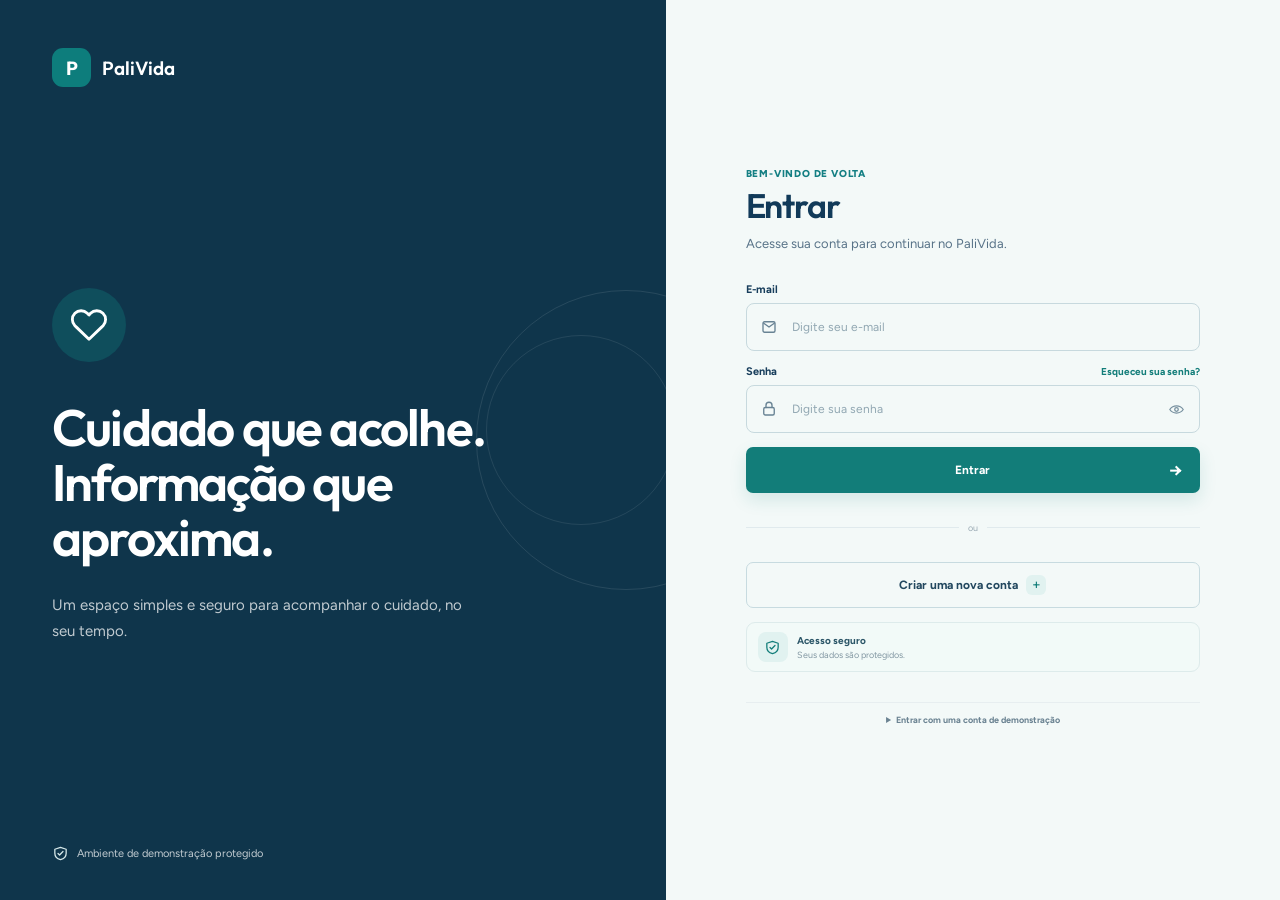
==== commit ed65b654: "Redesign visual de autenticacao e navegacao do paciente" ====
--- a/index.html
+++ b/index.html
@@ -8,6 +8,7 @@
   <link rel="icon" type="image/png" href="assets/img/favicon.png">
   <link rel="stylesheet" href="css/styles.css">
   <link rel="stylesheet" href="css/auth-redesign.css">
+  <link rel="stylesheet" href="css/lovable-ui.css">
 </head>
 <body>
   <div id="app" class="app-shell">
--- a/css/styles.css
+++ b/css/styles.css
@@ -1629,6 +1629,20 @@
 .pv-dash-reassurance strong { color: #2a4a68; font-size: 14px; }
 .pv-dash-reassurance small { color: #7d93ab; font-size: 10px; }
 .pv-dash-reassurance > svg { width: 28px; height: 28px; margin-left: auto; color: #0098ba; }
+
+.pv-dash-page-content { align-items: stretch; }
+.pv-dash-page-content > .tela-triagem,
+.pv-dash-page-content > .tela-perfil {
+  width: 100%;
+  max-width: 1100px;
+  flex: 0 0 auto;
+  margin: 0 auto;
+  padding: 0 0 24px;
+  background: transparent;
+}
+.pv-dash-page-content > .tela-perfil { max-width: 920px; }
+.pv-dash-page-content > .tela-triagem .titulo { margin-top: 4px; }
+.pv-dashboard-paciente .tela-perfil #btn-sair { display: none; }
 
 @media (max-width: 1100px) {
   .pv-dash-sidebar { flex-basis: 205px; }
@@ -1904,3 +1918,378 @@
   .pv-route-login .pv-password-toggle { min-height: 46px; }
   .pv-route-login .pv-btn { min-height: 46px; }
 }
+
+/* ========================================================= Patient triage refresh */
+.tela-triagem {
+  --triagem-ink: #193f65;
+  --triagem-muted: #718ba8;
+  --triagem-teal: #078ba8;
+  --triagem-line: #e2ebf0;
+  --triagem-surface: #fff;
+  flex: 1;
+  padding: 0 0 32px;
+  color: var(--triagem-ink);
+  background: transparent;
+}
+
+.tela-triagem .pv-triagem-intro {
+  padding: 26px clamp(16px, 3vw, 36px) 20px;
+  border: 1px solid var(--triagem-line);
+  border-radius: 20px;
+  background:
+    radial-gradient(circle at 96% 0%, rgba(44, 179, 187, .1), transparent 31%),
+    linear-gradient(135deg, #fff, #f4fafb);
+  box-shadow: 0 10px 30px rgba(23, 63, 101, .045);
+}
+
+.tela-triagem .pv-triagem-intro::before {
+  content: "ACOMPANHAMENTO DE SINTOMAS";
+  display: inline-flex;
+  align-items: center;
+  min-height: 26px;
+  margin: 0 0 11px;
+  padding: 0 10px;
+  border-radius: 20px;
+  color: #087c91;
+  background: #e6f6f5;
+  font-size: 9px;
+  font-weight: 800;
+  letter-spacing: .09em;
+}
+
+.tela-triagem .titulo {
+  margin: 0 0 8px;
+  color: var(--triagem-ink);
+  font-size: clamp(24px, 3vw, 32px);
+  line-height: 1.2;
+  text-align: left;
+  letter-spacing: -.035em;
+}
+
+.tela-triagem .subtitulo {
+  margin: 0 0 18px;
+  color: var(--triagem-muted);
+  font-size: 13px;
+  line-height: 1.6;
+  text-align: left;
+}
+
+.pv-triagem-busca-wrap {
+  min-height: 52px;
+  gap: 10px;
+  margin: 0;
+  padding: 5px 6px 5px 17px;
+  border: 1px solid #dce9ed;
+  border-radius: 15px;
+  background: #fff;
+  box-shadow: 0 4px 13px rgba(23, 63, 101, .045);
+  transition: border-color .18s ease, box-shadow .18s ease;
+}
+
+.pv-triagem-busca-wrap:focus-within {
+  border-color: #56b8c1;
+  box-shadow: 0 0 0 4px rgba(54, 180, 192, .1);
+}
+
+.pv-triagem-busca {
+  min-width: 0;
+  padding: 10px 0;
+  color: var(--triagem-ink);
+  font-size: 14px;
+}
+
+.pv-triagem-busca::placeholder { color: #9aabba; }
+.pv-triagem-busca:focus { outline: 0; }
+
+.pv-triagem-mic {
+  width: 39px;
+  height: 39px;
+  border-radius: 12px;
+  color: #087e99;
+  background: #e9f6f7;
+  transition: background .18s ease, color .18s ease;
+}
+
+.pv-triagem-mic:hover { color: #fff; background: var(--triagem-teal); }
+.pv-triagem-mic.gravando { color: #fff; background: #e45d67; }
+
+#triagem-atualizacao:not(:empty) { margin-top: 12px; }
+#triagem-atualizacao .pv-aviso { margin: 0; font-size: 12px; }
+#triagem-atualizacao .pv-aviso.erro {
+  padding: 10px 12px;
+  border: 1px solid #f0e1bd;
+  border-radius: 11px;
+  color: #795d24;
+  background: #fff8e8;
+  font-size: 11px;
+  line-height: 1.5;
+  text-align: left;
+}
+
+.pv-triagem-sugestoes {
+  position: relative;
+  z-index: 2;
+  margin: 8px 0 0;
+  padding: 6px;
+  border: 1px solid var(--triagem-line);
+  border-radius: 14px;
+  background: #fff;
+  box-shadow: 0 12px 30px rgba(23, 63, 101, .1);
+}
+
+.pv-triagem-sugestoes li {
+  gap: 12px;
+  padding: 11px 10px;
+  border-bottom-color: #edf2f4;
+  color: #385b77;
+  cursor: pointer;
+}
+
+.pv-triagem-sugestoes li:hover { border-radius: 9px; background: #f3f9fa; }
+.pv-triagem-tag { color: #087c91; font-size: 9px; letter-spacing: .06em; }
+
+.pv-triagem-medidor {
+  margin: 18px 0 0;
+  padding: 15px;
+  border: 1px solid var(--triagem-line);
+  border-radius: 16px;
+  background: #fff;
+  box-shadow: 0 8px 22px rgba(23, 63, 101, .05);
+}
+
+.pv-triagem-medidor-cabecalho { margin-bottom: 0; }
+.pv-triagem-limpar {
+  padding: 7px 12px;
+  border: 1px solid #dce9ed;
+  border-radius: 10px;
+  color: #087c91;
+  background: #f6fbfc;
+  font-size: 11px;
+  font-weight: 700;
+  text-decoration: none;
+  cursor: pointer;
+}
+
+.pv-triagem-limpar:hover { border-color: #9acdd2; background: #eaf7f7; }
+.pv-triagem-banner { border-radius: 11px; line-height: 1.55; }
+.pv-triagem-banner.verde { background: #eaf7f0; color: #28694d; }
+.pv-triagem-banner.amarelo { background: #fff6df; color: #80601b; }
+.pv-triagem-banner.vermelho { background: #fff0ef; color: #a24043; }
+
+.pv-triagem-lista {
+  counter-reset: triagem-condicao;
+  gap: 11px;
+  padding: 19px 0 0;
+}
+
+.pv-triagem-card {
+  counter-increment: triagem-condicao;
+  border: 1px solid #e2ebf0;
+  border-radius: 16px;
+  background: #fff;
+  box-shadow: 0 5px 17px rgba(23, 63, 101, .035);
+  transition: border-color .18s ease, box-shadow .18s ease, transform .18s ease;
+}
+
+.pv-triagem-card:hover {
+  border-color: #c9e1e6;
+  box-shadow: 0 9px 23px rgba(23, 63, 101, .07);
+}
+
+.pv-triagem-card.aberto {
+  border-color: #a9d4d9;
+  box-shadow: 0 12px 28px rgba(23, 93, 116, .09);
+}
+
+.pv-triagem-cabecalho {
+  min-height: 66px;
+  gap: 13px;
+  padding: 12px 17px;
+  cursor: pointer;
+}
+
+.pv-triagem-cabecalho::before {
+  content: counter(triagem-condicao, decimal-leading-zero);
+  display: grid;
+  width: 36px;
+  height: 36px;
+  flex: 0 0 36px;
+  place-items: center;
+  border: 1px solid #e1eff0;
+  border-radius: 12px;
+  color: #16869a;
+  background: #eef8f7;
+  font-size: 10px;
+  font-weight: 800;
+}
+
+.pv-triagem-titulo {
+  color: #254969;
+  font-size: 14px;
+  line-height: 1.45;
+}
+
+.pv-triagem-seta {
+  display: grid;
+  width: 28px;
+  height: 28px;
+  flex: 0 0 28px;
+  place-items: center;
+  border-radius: 9px;
+  color: #56819a;
+  background: #f2f7f8;
+  font-size: 10px;
+  transition: transform .2s ease, background .2s ease;
+}
+
+.pv-triagem-card.aberto .pv-triagem-seta {
+  transform: rotate(180deg);
+  color: #087c91;
+  background: #e6f5f5;
+}
+
+.pv-triagem-corpo {
+  padding: 0 20px;
+  border-top: 0 solid transparent;
+  transition: max-height .28s ease, padding .2s ease;
+}
+
+.pv-triagem-card.aberto .pv-triagem-corpo {
+  max-height: 5000px;
+  padding: 16px 20px 20px;
+  border-top: 1px solid #edf2f4;
+}
+
+.pv-triagem-definicao {
+  margin: 0 0 20px;
+  color: #6b8296;
+  font-size: 13px;
+  line-height: 1.7;
+}
+
+.pv-triagem-rotulo {
+  margin-bottom: 10px;
+  color: #52728c;
+  font-size: 10px;
+  letter-spacing: .08em;
+}
+
+.pv-triagem-grade { gap: 8px; }
+.pv-triagem-check {
+  min-height: 42px;
+  gap: 10px;
+  padding: 9px 12px;
+  border: 1px solid #e6edf0;
+  border-radius: 11px;
+  color: #49657c;
+  background: #fbfdfe;
+  font-size: 12px;
+  line-height: 1.5;
+  cursor: pointer;
+  transition: border-color .16s ease, background .16s ease, color .16s ease;
+}
+
+.pv-triagem-check:hover { border-color: #b9d9de; background: #f2fafa; }
+.pv-triagem-check input { width: 16px; height: 16px; flex: 0 0 16px; accent-color: #138fa4; }
+
+.pv-triagem-check.selecionado {
+  border-color: #9fd5c0;
+  color: #28694d;
+  background: #edf8f2;
+}
+
+.pv-triagem-check.selecionado.alerta {
+  border-color: #edb4ad;
+  color: #a24043;
+  background: #fff2f0;
+}
+
+.pv-triagem-alerta-secao {
+  margin-top: 20px;
+  padding: 15px;
+  border: 1px solid #f0e1d1;
+  border-radius: 13px;
+  background: #fffaf5;
+}
+
+.pv-triagem-rotulo.alerta {
+  margin-top: 0;
+  color: #a46a37;
+  letter-spacing: .035em;
+}
+
+.pv-triagem-refs {
+  margin-top: 18px;
+  padding-top: 14px;
+  border-top: 1px solid #e9eff2;
+  color: #667f93;
+  font-size: 12px;
+}
+
+.pv-triagem-refs summary {
+  color: #26758b;
+  font-weight: 700;
+  cursor: pointer;
+}
+
+.pv-triagem-refs ul { margin-top: 10px; }
+.pv-triagem-refs li { line-height: 1.65; overflow-wrap: anywhere; }
+
+.pv-triagem-links {
+  flex-direction: row;
+  gap: 12px;
+  padding: 22px 0 0;
+}
+
+.pv-triagem-link {
+  flex: 1;
+  min-height: 48px;
+  padding: 12px 16px;
+  border: 1px solid #d7e8ec;
+  border-radius: 13px;
+  color: #087c91;
+  background: #fff;
+  box-shadow: 0 5px 14px rgba(23, 63, 101, .05);
+  font-size: 12px;
+  transition: transform .16s ease, box-shadow .16s ease, background .16s ease;
+  cursor: pointer;
+}
+
+.pv-triagem-link:hover {
+  transform: translateY(-1px);
+  background: #f4fbfb;
+  box-shadow: 0 8px 18px rgba(23, 63, 101, .08);
+}
+
+.pv-triagem-link:focus-visible,
+.pv-triagem-cabecalho:focus-visible,
+.pv-triagem-mic:focus-visible,
+.pv-triagem-check:focus-within,
+.pv-triagem-limpar:focus-visible {
+  outline: 3px solid rgba(19, 143, 164, .24);
+  outline-offset: 2px;
+}
+
+@media (max-width: 760px) {
+  .tela-triagem { padding-bottom: 22px; }
+  .tela-triagem .pv-triagem-intro {
+    padding: 21px 17px 17px;
+    border-radius: 17px;
+  }
+  .tela-triagem .titulo { font-size: clamp(23px, 6vw, 29px); }
+  .tela-triagem .subtitulo { font-size: 12px; }
+  .pv-triagem-cabecalho { min-height: 61px; padding: 10px 12px; }
+  .pv-triagem-titulo { font-size: 13px; }
+  .pv-triagem-card.aberto .pv-triagem-corpo { padding: 14px 14px 16px; }
+  .pv-triagem-alerta-secao { padding: 12px; }
+  .pv-triagem-links { flex-direction: column; gap: 9px; }
+  .pv-triagem-link { min-height: 46px; }
+}
+
+@media (max-width: 400px) {
+  .pv-triagem-lista { gap: 9px; }
+  .pv-triagem-cabecalho { gap: 9px; }
+  .pv-triagem-cabecalho::before { width: 31px; height: 31px; flex-basis: 31px; border-radius: 10px; }
+  .pv-triagem-seta { width: 25px; height: 25px; flex-basis: 25px; }
+  .pv-triagem-medidor { padding: 12px; }
+}
--- a/css/lovable-ui.css
+++ b/css/lovable-ui.css
@@ -0,0 +1,9052 @@
+/* ================================================================
+   PaliVida — Design System
+   Conversão da identidade visual do protótipo Lovable
+   para CSS puro.
+
+   Este arquivo controla apenas:
+   - identidade visual
+   - componentes
+   - espaçamento
+   - responsividade
+   - estados visuais
+
+   Não contém regras de negócio.
+   ================================================================ */
+
+
+/* ================================================================
+   1. FONTES
+   ================================================================ */
+
+   @import url('https://fonts.googleapis.com/css2?family=Figtree:wght@400;500;600;700&family=Outfit:wght@400;500;600;700&display=swap');
+
+
+   /* ================================================================
+      2. DESIGN TOKENS
+      ================================================================ */
+   
+   :root {
+   
+     /* ----------------------------- Identidade */
+   
+     --pv-primary: #176A91;
+     --pv-primary-strong: #0D587A;
+     --pv-primary-soft: #EAF5F8;
+   
+     --pv-teal: #13A6B9;
+     --pv-teal-dark: #078A9D;
+     --pv-teal-soft: #E2F6F7;
+   
+     --pv-purple: #7251DE;
+     --pv-purple-soft: #EEE9FF;
+   
+     --pv-mint: #DDF5EF;
+     --pv-mint-soft: #EFFAF7;
+   
+     /* ----------------------------- Background */
+   
+     --pv-background: #F5FAFB;
+     --pv-background-soft: #F8FCFD;
+   
+     --pv-surface: #FFFFFF;
+     --pv-surface-soft: #FBFDFE;
+   
+     /* ----------------------------- Texto */
+   
+     --pv-text: #173F61;
+     --pv-text-strong: #123A5C;
+   
+     --pv-text-muted: #6F8799;
+     --pv-text-light: #8BA1B1;
+   
+     /* ----------------------------- Bordas */
+   
+     --pv-border: #D8E6EC;
+     --pv-border-soft: #E7EFF2;
+     --pv-border-focus: #4EB9C6;
+   
+     /* ----------------------------- Estados */
+   
+     --pv-success: #2D9B67;
+     --pv-success-soft: #E5F6EC;
+   
+     --pv-warning: #D19A20;
+     --pv-warning-soft: #FFF4D9;
+   
+     --pv-danger: #C65353;
+     --pv-danger-soft: #FCE9E9;
+   
+     --pv-info: #4C77D8;
+     --pv-info-soft: #EAF0FE;
+   
+     /* ----------------------------- Tipografia */
+   
+     --pv-font-body: 'Figtree', sans-serif;
+     --pv-font-heading: 'Outfit', sans-serif;
+   
+     /* ----------------------------- Radius */
+   
+     --pv-radius-xs: 8px;
+     --pv-radius-sm: 12px;
+     --pv-radius-md: 16px;
+     --pv-radius-lg: 22px;
+     --pv-radius-xl: 28px;
+     --pv-radius-pill: 999px;
+   
+     /* ----------------------------- Sombras */
+   
+     --pv-shadow-xs:
+       0 2px 8px rgba(23, 63, 97, .04);
+   
+     --pv-shadow-sm:
+       0 6px 18px rgba(23, 63, 97, .05);
+   
+     --pv-shadow-md:
+       0 12px 30px rgba(23, 63, 97, .08);
+   
+     --pv-shadow-lg:
+       0 22px 55px rgba(23, 63, 97, .11);
+   
+     /* ----------------------------- Espaçamentos */
+   
+     --pv-space-1: 4px;
+     --pv-space-2: 8px;
+     --pv-space-3: 12px;
+     --pv-space-4: 16px;
+     --pv-space-5: 20px;
+     --pv-space-6: 24px;
+     --pv-space-7: 28px;
+     --pv-space-8: 32px;
+     --pv-space-9: 40px;
+     --pv-space-10: 48px;
+     --pv-space-11: 56px;
+     --pv-space-12: 64px;
+   }
+   
+   
+   /* ================================================================
+      3. BASE
+      ================================================================ */
+   
+   html {
+     box-sizing: border-box;
+     scroll-behavior: smooth;
+   }
+   
+   *,
+   *::before,
+   *::after {
+     box-sizing: inherit;
+   }
+   
+   button,
+   input,
+   textarea,
+   select {
+     font-family: inherit;
+   }
+   
+   body {
+     font-family: var(--pv-font-body);
+     color: var(--pv-text);
+   }
+   
+   h1,
+   h2,
+   h3,
+   h4,
+   h5,
+   h6 {
+     font-family: var(--pv-font-heading);
+   }
+   
+   button {
+     cursor: pointer;
+   }
+   
+   
+   /* ================================================================
+      4. ACESSIBILIDADE / FOCO
+      ================================================================ */
+   
+   button:focus-visible,
+   a:focus-visible,
+   input:focus-visible,
+   textarea:focus-visible,
+   select:focus-visible {
+     outline: 3px solid rgba(19, 166, 185, .22);
+     outline-offset: 2px;
+   }
+   
+   
+   /* ================================================================
+      5. CONTAINER
+      ================================================================ */
+   
+   .pv-container {
+     width: 100%;
+     max-width: 1180px;
+     margin-left: auto;
+     margin-right: auto;
+   }
+   
+   
+   /* ================================================================
+      6. CABEÇALHO DE PÁGINA
+      ================================================================ */
+   
+   .pv-page-header {
+     margin-bottom: var(--pv-space-7);
+   }
+   
+   .pv-page-eyebrow {
+     display: block;
+     margin-bottom: 5px;
+   
+     color: var(--pv-teal-dark);
+   
+     font-size: 11px;
+     font-weight: 700;
+   
+     letter-spacing: .10em;
+     text-transform: uppercase;
+   }
+   
+   .pv-page-title {
+     margin: 0;
+   
+     color: var(--pv-text-strong);
+   
+     font-family: var(--pv-font-heading);
+   
+     font-size: clamp(28px, 4vw, 42px);
+     line-height: 1.08;
+     font-weight: 600;
+   
+     letter-spacing: -.035em;
+   }
+   
+   .pv-page-subtitle {
+     max-width: 700px;
+   
+     margin-top: 10px;
+   
+     color: var(--pv-text-muted);
+   
+     font-size: 14px;
+     line-height: 1.65;
+   }
+   
+   
+   /* ================================================================
+      7. CARD
+      ================================================================ */
+   
+   .pv-card-modern {
+     border: 1px solid var(--pv-border-soft);
+   
+     border-radius: var(--pv-radius-lg);
+   
+     background: var(--pv-surface);
+   
+     box-shadow: var(--pv-shadow-sm);
+   
+     transition:
+       box-shadow .18s ease,
+       transform .18s ease;
+   }
+   
+   .pv-card-modern:hover {
+     box-shadow: var(--pv-shadow-md);
+   }
+   
+   
+   /* ================================================================
+      8. BOTÃO PRIMÁRIO
+      ================================================================ */
+   
+   .pv-btn-primary {
+     min-height: 48px;
+   
+     display: inline-flex;
+   
+     align-items: center;
+     justify-content: center;
+   
+     gap: 9px;
+   
+     padding: 0 20px;
+   
+     border: 0;
+   
+     border-radius: var(--pv-radius-md);
+   
+     background:
+       linear-gradient(
+         90deg,
+         var(--pv-primary),
+         var(--pv-teal)
+       );
+   
+     color: #FFFFFF;
+   
+     font-size: 14px;
+     font-weight: 700;
+   
+     box-shadow:
+       0 8px 20px rgba(19, 166, 185, .16);
+   
+     transition:
+       transform .18s ease,
+       box-shadow .18s ease,
+       opacity .18s ease;
+   }
+   
+   .pv-btn-primary:hover:not(:disabled) {
+     transform: translateY(-1px);
+   
+     box-shadow:
+       0 12px 28px rgba(19, 166, 185, .22);
+   }
+   
+   .pv-btn-primary:active {
+     transform: translateY(0);
+   }
+   
+   .pv-btn-primary:disabled {
+     opacity: .6;
+     cursor: wait;
+   }
+   
+   
+   /* ================================================================
+      9. BOTÃO SECUNDÁRIO
+      ================================================================ */
+   
+   .pv-btn-secondary {
+     min-height: 48px;
+   
+     display: inline-flex;
+   
+     align-items: center;
+     justify-content: center;
+   
+     gap: 9px;
+   
+     padding: 0 20px;
+   
+     border: 1px solid var(--pv-border-focus);
+   
+     border-radius: var(--pv-radius-md);
+   
+     background: var(--pv-surface);
+   
+     color: var(--pv-primary);
+   
+     font-size: 14px;
+     font-weight: 700;
+   
+     transition:
+       background .18s ease,
+       border-color .18s ease,
+       transform .18s ease;
+   }
+   
+   .pv-btn-secondary:hover {
+     background: var(--pv-primary-soft);
+   
+     border-color: var(--pv-teal);
+   }
+   
+   .pv-btn-secondary:active {
+     transform: translateY(1px);
+   }
+   
+   
+   /* ================================================================
+      10. BOTÃO GHOST
+      ================================================================ */
+   
+   .pv-btn-ghost {
+     min-height: 44px;
+   
+     display: inline-flex;
+   
+     align-items: center;
+     justify-content: center;
+   
+     gap: 8px;
+   
+     padding: 0 14px;
+   
+     border: 0;
+   
+     border-radius: var(--pv-radius-sm);
+   
+     background: transparent;
+   
+     color: var(--pv-primary);
+   
+     font-size: 13px;
+     font-weight: 700;
+   }
+   
+   .pv-btn-ghost:hover {
+     background: var(--pv-primary-soft);
+   }
+   
+   
+   /* ================================================================
+      11. CAMPO
+      ================================================================ */
+   
+   .pv-field {
+     width: 100%;
+   
+     min-height: 50px;
+   
+     padding: 0 15px;
+   
+     border: 1px solid var(--pv-border);
+   
+     border-radius: var(--pv-radius-sm);
+   
+     background: var(--pv-surface);
+   
+     color: var(--pv-text);
+   
+     font-size: 14px;
+   
+     outline: none;
+   
+     transition:
+       border-color .18s ease,
+       box-shadow .18s ease,
+       background .18s ease;
+   }
+   
+   .pv-field::placeholder {
+     color: #9AB0BF;
+   }
+   
+   .pv-field:hover {
+     border-color: #BFD6DF;
+   }
+   
+   .pv-field:focus {
+     border-color: var(--pv-border-focus);
+   
+     box-shadow:
+       0 0 0 4px rgba(19,166,185,.10);
+   }
+   
+   .pv-field:disabled {
+     background: #F4F7F8;
+     cursor: not-allowed;
+   }
+   
+   
+   /* ================================================================
+      12. LABEL
+      ================================================================ */
+   
+   .pv-field-label {
+     display: block;
+   
+     margin-bottom: 7px;
+   
+     color: var(--pv-text);
+   
+     font-size: 13px;
+     font-weight: 700;
+   }
+   
+   
+   /* ================================================================
+      13. BADGES
+      ================================================================ */
+   
+   .pv-badge {
+     display: inline-flex;
+   
+     align-items: center;
+     justify-content: center;
+   
+     min-height: 28px;
+   
+     padding: 0 10px;
+   
+     border-radius: var(--pv-radius-pill);
+   
+     font-size: 11px;
+     font-weight: 700;
+   }
+   
+   .pv-badge-success {
+     background: var(--pv-success-soft);
+     color: var(--pv-success);
+   }
+   
+   .pv-badge-warning {
+     background: var(--pv-warning-soft);
+     color: var(--pv-warning);
+   }
+   
+   .pv-badge-danger {
+     background: var(--pv-danger-soft);
+     color: var(--pv-danger);
+   }
+   
+   .pv-badge-info {
+     background: var(--pv-info-soft);
+     color: var(--pv-info);
+   }
+   
+   .pv-badge-neutral {
+     background: #EEF3F6;
+     color: #698092;
+   }
+   
+   
+   /* ================================================================
+      14. STATUS DOT
+      ================================================================ */
+   
+   .pv-status-dot {
+     width: 9px;
+     height: 9px;
+   
+     display: inline-block;
+   
+     border-radius: 50%;
+   }
+   
+   .pv-status-dot-success {
+     background: var(--pv-success);
+   }
+   
+   .pv-status-dot-warning {
+     background: var(--pv-warning);
+   }
+   
+   .pv-status-dot-danger {
+     background: var(--pv-danger);
+   }
+   
+   .pv-status-dot-info {
+     background: var(--pv-info);
+   }
+   
+   
+   /* ================================================================
+      15. ALERTAS
+      ================================================================ */
+   
+   .pv-alert-modern {
+     display: flex;
+   
+     align-items: flex-start;
+   
+     gap: 12px;
+   
+     padding: 14px 16px;
+   
+     border-radius: var(--pv-radius-md);
+   
+     border: 1px solid var(--pv-border);
+   }
+   
+   .pv-alert-success {
+     background: var(--pv-success-soft);
+   
+     border-color: #CBEAD8;
+   
+     color: var(--pv-success);
+   }
+   
+   .pv-alert-warning {
+     background: var(--pv-warning-soft);
+   
+     border-color: #F0DEA9;
+   
+     color: #9A7415;
+   }
+   
+   .pv-alert-danger {
+     background: var(--pv-danger-soft);
+   
+     border-color: #F0CACA;
+   
+     color: var(--pv-danger);
+   }
+   
+   .pv-alert-info {
+     background: var(--pv-info-soft);
+   
+     border-color: #D4DDF6;
+   
+     color: var(--pv-info);
+   }
+   
+   
+   /* ================================================================
+      16. ÍCONE
+      ================================================================ */
+   
+   .pv-icon-circle {
+     width: 44px;
+     height: 44px;
+   
+     flex: 0 0 auto;
+   
+     display: flex;
+   
+     align-items: center;
+     justify-content: center;
+   
+     border-radius: 14px;
+   
+     background: var(--pv-primary-soft);
+   
+     color: var(--pv-primary);
+   }
+   
+   .pv-icon-circle svg {
+     width: 22px;
+     height: 22px;
+   }
+   
+   
+   /* ================================================================
+      17. GRID
+      ================================================================ */
+   
+   .pv-grid {
+     display: grid;
+     gap: var(--pv-space-4);
+   }
+   
+   .pv-grid-2 {
+     grid-template-columns:
+       repeat(
+         2,
+         minmax(0, 1fr)
+       );
+   }
+   
+   .pv-grid-3 {
+     grid-template-columns:
+       repeat(
+         3,
+         minmax(0, 1fr)
+       );
+   }
+   
+   .pv-grid-4 {
+     grid-template-columns:
+       repeat(
+         4,
+         minmax(0, 1fr)
+       );
+   }
+   
+   
+   /* ================================================================
+      18. STACK
+      ================================================================ */
+   
+   .pv-stack-1 {
+     display: flex;
+   
+     flex-direction: column;
+   
+     gap: var(--pv-space-2);
+   }
+   
+   .pv-stack-2 {
+     display: flex;
+   
+     flex-direction: column;
+   
+     gap: var(--pv-space-3);
+   }
+   
+   .pv-stack-3 {
+     display: flex;
+   
+     flex-direction: column;
+   
+     gap: var(--pv-space-4);
+   }
+   
+   .pv-stack-4 {
+     display: flex;
+   
+     flex-direction: column;
+   
+     gap: var(--pv-space-6);
+   }
+   
+   
+   /* ================================================================
+      19. DIVISOR
+      ================================================================ */
+   
+   .pv-divider {
+     width: 100%;
+     height: 1px;
+   
+     background:
+       var(--pv-border-soft);
+   }
+   
+   
+   /* ================================================================
+      20. EMPTY STATE
+      ================================================================ */
+   
+   .pv-empty {
+     min-height: 220px;
+   
+     padding: var(--pv-space-8);
+   
+     display: flex;
+   
+     flex-direction: column;
+   
+     align-items: center;
+     justify-content: center;
+   
+     text-align: center;
+   
+     border:
+       1px dashed
+       var(--pv-border);
+   
+     border-radius: var(--pv-radius-lg);
+   
+     background:
+       var(--pv-surface-soft);
+   }
+   
+   .pv-empty-icon {
+     width: 52px;
+     height: 52px;
+   
+     margin-bottom: 14px;
+   
+     display: flex;
+   
+     align-items: center;
+     justify-content: center;
+   
+     border-radius: 17px;
+   
+     background: var(--pv-primary-soft);
+   
+     color: var(--pv-primary);
+   }
+   
+   .pv-empty h3 {
+     margin: 0;
+   
+     color: var(--pv-text-strong);
+   
+     font-size: 17px;
+   }
+   
+   .pv-empty p {
+     max-width: 420px;
+   
+     margin-top: 7px;
+   
+     color: var(--pv-text-muted);
+   
+     font-size: 13px;
+     line-height: 1.55;
+   }
+   
+   
+   /* ================================================================
+      21. LOADING
+      ================================================================ */
+   
+   .pv-loading {
+     min-height: 180px;
+   
+     display: flex;
+   
+     align-items: center;
+     justify-content: center;
+   }
+   
+   .pv-loading-spinner {
+     width: 30px;
+     height: 30px;
+   
+     border:
+       3px solid
+       #D7EDF0;
+   
+     border-top-color:
+       var(--pv-teal);
+   
+     border-radius: 50%;
+   
+     animation:
+       pv-spin .8s linear infinite;
+   }
+   
+   @keyframes pv-spin {
+   
+     to {
+       transform: rotate(360deg);
+     }
+   
+   }
+   
+   
+   /* ================================================================
+      22. TABELA
+      ================================================================ */
+   
+   .pv-table-wrap {
+     width: 100%;
+   
+     overflow-x: auto;
+   
+     border:
+       1px solid
+       var(--pv-border-soft);
+   
+     border-radius:
+       var(--pv-radius-lg);
+   
+     background:
+       var(--pv-surface);
+   }
+   
+   .pv-table {
+     width: 100%;
+   
+     border-collapse: collapse;
+   
+     font-size: 13px;
+   }
+   
+   .pv-table th {
+     padding: 13px 16px;
+   
+     border-bottom:
+       1px solid
+       var(--pv-border);
+   
+     background: #F7FAFB;
+   
+     color: #587188;
+   
+     font-size: 11px;
+     font-weight: 700;
+   
+     text-align: left;
+   
+     white-space: nowrap;
+   }
+   
+   .pv-table td {
+     padding: 14px 16px;
+   
+     border-bottom:
+       1px solid
+       #EDF2F4;
+   
+     color: var(--pv-text);
+   
+     vertical-align: middle;
+   }
+   
+   .pv-table tr:last-child td {
+     border-bottom: 0;
+   }
+   
+   .pv-table tbody tr:hover td {
+     background: #FAFCFD;
+   }
+   
+   
+   /* ================================================================
+      23. NAVEGAÇÃO MOBILE
+      ================================================================ */
+   
+   .pv-nav-item {
+     min-width: 58px;
+   
+     display: flex;
+   
+     flex-direction: column;
+   
+     align-items: center;
+     justify-content: center;
+   
+     gap: 4px;
+   
+     border: 0;
+   
+     background: transparent;
+   
+     color: #7D93A3;
+   
+     font-size: 10px;
+     font-weight: 600;
+   }
+   
+   .pv-nav-item svg {
+     width: 21px;
+     height: 21px;
+   }
+   
+   .pv-nav-item.ativo,
+   .pv-nav-item.active {
+     color: var(--pv-primary);
+   }
+   
+   
+   /* ================================================================
+      24. SIDEBAR
+      ================================================================ */
+   
+   .pv-sidebar {
+     width: 248px;
+   
+     flex:
+       0 0
+       248px;
+   
+     min-height: 100vh;
+   
+     padding: 26px 16px;
+   
+     background: #FFFFFF;
+   
+     border-right:
+       1px solid
+       var(--pv-border-soft);
+   }
+   
+   .pv-sidebar-brand {
+     padding: 7px 10px 28px;
+   }
+   
+   .pv-sidebar-brand img {
+     width: 170px;
+   
+     height: auto;
+   }
+   
+   .pv-sidebar-nav {
+     display: flex;
+   
+     flex-direction: column;
+   
+     gap: 5px;
+   }
+   
+   .pv-sidebar-item {
+     min-height: 46px;
+   
+     display: flex;
+   
+     align-items: center;
+   
+     gap: 12px;
+   
+     padding: 0 13px;
+   
+     border: 0;
+   
+     border-radius: 13px;
+   
+     background: transparent;
+   
+     color: #71889A;
+   
+     font-size: 13px;
+     font-weight: 600;
+   
+     text-align: left;
+   }
+   
+   .pv-sidebar-item:hover {
+     background: #F4F9FA;
+   
+     color:
+       var(--pv-primary);
+   }
+   
+   .pv-sidebar-item.ativo,
+   .pv-sidebar-item.active {
+     background:
+       var(--pv-primary-soft);
+   
+     color:
+       var(--pv-primary);
+   
+     font-weight: 700;
+   }
+   
+   .pv-sidebar-item svg {
+     width: 20px;
+     height: 20px;
+   }
+   
+   
+   /* ================================================================
+      25. TOPBAR
+      ================================================================ */
+   
+   .pv-topbar {
+     min-height: 72px;
+   
+     display: flex;
+   
+     align-items: center;
+   
+     justify-content: space-between;
+   
+     padding: 0 28px;
+   
+     border-bottom:
+       1px solid
+       var(--pv-border-soft);
+   
+     background:
+       rgba(
+         255,
+         255,
+         255,
+         .92
+       );
+   
+     backdrop-filter:
+       blur(12px);
+   
+     position: sticky;
+   
+     top: 0;
+   
+     z-index: 20;
+   }
+   
+   .pv-topbar-title {
+     color:
+       var(--pv-text-strong);
+   
+     font-family:
+       var(--pv-font-heading);
+   
+     font-size: 20px;
+     font-weight: 600;
+   }
+   
+   .pv-topbar-actions {
+     display: flex;
+   
+     align-items: center;
+   
+     gap: 10px;
+   }
+   
+   
+   /* ================================================================
+      26. AVATAR
+      ================================================================ */
+   
+   .pv-avatar {
+     width: 40px;
+     height: 40px;
+   
+     flex: 0 0 auto;
+   
+     display: flex;
+   
+     align-items: center;
+     justify-content: center;
+   
+     border-radius: 50%;
+   
+     background:
+       linear-gradient(
+         135deg,
+         #DDF5EF,
+         #E4F5FA
+       );
+   
+     color:
+       var(--pv-primary);
+   
+     font-family:
+       var(--pv-font-heading);
+   
+     font-size: 14px;
+     font-weight: 700;
+   }
+   
+   
+   /* ================================================================
+      27. STATUS / SEMÁFORO
+      ================================================================ */
+   
+   .pv-status-card {
+     padding: 22px;
+   
+     border-radius:
+       var(--pv-radius-lg);
+   
+     border:
+       1px solid
+       var(--pv-border-soft);
+   
+     background:
+       var(--pv-surface);
+   }
+   
+   .pv-status-card-verde {
+     background:
+       linear-gradient(
+         135deg,
+         #FFFFFF,
+         #EFFAF4
+       );
+   
+     border-color:
+       #D3EDE0;
+   }
+   
+   .pv-status-card-amarelo {
+     background:
+       linear-gradient(
+         135deg,
+         #FFFFFF,
+         #FFF9EA
+       );
+   
+     border-color:
+       #F0E4BF;
+   }
+   
+   .pv-status-card-vermelho {
+     background:
+       linear-gradient(
+         135deg,
+         #FFFFFF,
+         #FFF2F2
+       );
+   
+     border-color:
+       #F0D4D4;
+   }
+   
+   .pv-status-indicador {
+     width: 12px;
+     height: 12px;
+   
+     display: inline-block;
+   
+     margin-right: 7px;
+   
+     border-radius: 50%;
+   }
+   
+   .pv-status-verde {
+     background: #5DB77E;
+   }
+   
+   .pv-status-amarelo {
+     background: #D8A626;
+   }
+   
+   .pv-status-vermelho {
+     background: #C95353;
+   }
+   
+   
+   /* ================================================================
+      28. ESCALA DE INTENSIDADE
+      ================================================================ */
+   
+   .pv-intensidade {
+     display: grid;
+   
+     grid-template-columns:
+       repeat(
+         11,
+         minmax(0, 1fr)
+       );
+   
+     gap: 5px;
+   }
+   
+   .pv-intensidade-item {
+     min-width: 0;
+   
+     aspect-ratio: 1;
+   
+     display: flex;
+   
+     align-items: center;
+     justify-content: center;
+   
+     border:
+       1px solid
+       var(--pv-border);
+   
+     border-radius: 11px;
+   
+     background: #FFFFFF;
+   
+     color: #55758F;
+   
+     font-size: 13px;
+     font-weight: 700;
+   }
+   
+   .pv-intensidade-item:hover {
+     border-color:
+       var(--pv-teal);
+   
+     background:
+       var(--pv-teal-soft);
+   }
+   
+   .pv-intensidade-item.ativo {
+     border-color:
+       var(--pv-primary);
+   
+     background:
+       linear-gradient(
+         135deg,
+         var(--pv-primary),
+         var(--pv-teal)
+       );
+   
+     color: #FFFFFF;
+   }
+   
+   
+   /* ================================================================
+      29. CHIP
+      ================================================================ */
+   
+   .pv-chip-modern {
+     display: inline-flex;
+   
+     align-items: center;
+   
+     min-height: 32px;
+   
+     padding: 0 12px;
+   
+     border:
+       1px solid
+       var(--pv-border);
+   
+     border-radius:
+       var(--pv-radius-pill);
+   
+     background: #FFFFFF;
+   
+     color: #607B90;
+   
+     font-size: 12px;
+     font-weight: 600;
+   }
+   
+   .pv-chip-modern.ativo,
+   .pv-chip-modern.active {
+     border-color:
+       #BEE3E7;
+   
+     background:
+       var(--pv-teal-soft);
+   
+     color:
+       var(--pv-primary);
+   }
+   
+   
+   /* ================================================================
+      30. SEARCH
+      ================================================================ */
+   
+   .pv-search {
+     position: relative;
+   
+     width: 100%;
+   }
+   
+   .pv-search input {
+     width: 100%;
+   
+     min-height: 50px;
+   
+     padding:
+       0
+       46px
+       0
+       46px;
+   
+     border:
+       1px solid
+       var(--pv-border);
+   
+     border-radius:
+       var(--pv-radius-md);
+   
+     background: #FFFFFF;
+   
+     color:
+       var(--pv-text);
+   
+     font-size: 14px;
+   
+     outline: none;
+   }
+   
+   .pv-search input:focus {
+     border-color:
+       var(--pv-border-focus);
+   
+     box-shadow:
+       0 0 0 4px
+       rgba(
+         19,
+         166,
+         185,
+         .08
+       );
+   }
+   
+   .pv-search-icon {
+     position: absolute;
+   
+     left: 15px;
+   
+     top: 50%;
+   
+     width: 20px;
+     height: 20px;
+   
+     transform:
+       translateY(-50%);
+   
+     color:
+       #6D90AA;
+   
+     pointer-events: none;
+   }
+   
+   .pv-search-icon svg {
+     width: 100%;
+     height: 100%;
+   }
+   
+   
+   /* ================================================================
+      31. MODAL
+      ================================================================ */
+   
+   .pv-modal-modern {
+     position: fixed;
+   
+     inset: 0;
+   
+     z-index: 100;
+   
+     display: flex;
+   
+     align-items: center;
+   
+     justify-content: center;
+   
+     padding: 20px;
+   
+     background:
+       rgba(
+         16,
+         49,
+         72,
+         .30
+       );
+   
+     backdrop-filter:
+       blur(4px);
+   }
+   
+   .pv-modal-modern-card {
+     width:
+       min(
+         560px,
+         100%
+       );
+   
+     max-height:
+       calc(
+         100vh - 40px
+       );
+   
+     overflow-y: auto;
+   
+     padding: 26px;
+   
+     border-radius:
+       var(--pv-radius-xl);
+   
+     background:
+       #FFFFFF;
+   
+     box-shadow:
+       var(--pv-shadow-lg);
+   }
+   
+   
+   /* ================================================================
+      32. ANIMAÇÕES
+      ================================================================ */
+   
+   @media (prefers-reduced-motion: no-preference) {
+   
+     .pv-card-modern,
+     .pv-btn-primary,
+     .pv-btn-secondary,
+     .pv-sidebar-item,
+     .pv-chip-modern,
+     .pv-table tbody tr {
+   
+       transition:
+         transform .18s ease,
+         box-shadow .18s ease,
+         background .18s ease,
+         border-color .18s ease,
+         color .18s ease;
+     }
+   
+   }
+   
+   
+   /* ================================================================
+      33. TABLET
+      ================================================================ */
+   
+   @media (max-width: 899px) {
+   
+     .pv-sidebar {
+       width: 220px;
+       flex-basis: 220px;
+     }
+   
+     .pv-grid-4 {
+       grid-template-columns:
+         repeat(
+           2,
+           minmax(0, 1fr)
+         );
+     }
+   
+     .pv-grid-3 {
+       grid-template-columns:
+         repeat(
+           2,
+           minmax(0, 1fr)
+         );
+     }
+   
+     .pv-topbar {
+       padding:
+         0
+         20px;
+     }
+   
+   }
+   
+   
+   /* ================================================================
+      34. MOBILE
+      ================================================================ */
+   
+   @media (max-width: 699px) {
+   
+     .pv-container {
+       width: 100%;
+     }
+   
+     .pv-page-header {
+       margin-bottom: 22px;
+     }
+   
+     .pv-page-title {
+       font-size: 28px;
+     }
+   
+     .pv-page-subtitle {
+       font-size: 13px;
+     }
+   
+     .pv-grid-2,
+     .pv-grid-3,
+     .pv-grid-4 {
+   
+       grid-template-columns:
+         1fr;
+     }
+   
+     .pv-table-wrap {
+       border-radius: 15px;
+     }
+   
+     .pv-table {
+       min-width: 680px;
+     }
+   
+     .pv-card-modern {
+       border-radius: 19px;
+     }
+   
+     .pv-sidebar {
+       display: none;
+     }
+   
+     .pv-topbar {
+       min-height: 62px;
+   
+       padding:
+         0
+         16px;
+     }
+   
+     .pv-topbar-title {
+       font-size: 18px;
+     }
+   
+     .pv-intensidade {
+       gap: 4px;
+     }
+   
+     .pv-intensidade-item {
+       border-radius: 9px;
+       font-size: 11px;
+     }
+   
+     .pv-btn-primary,
+     .pv-btn-secondary {
+       width: 100%;
+     }
+   
+   }
+   
+   
+   /* ================================================================
+      35. MOBILE PEQUENO
+      ================================================================ */
+   
+   @media (max-width: 390px) {
+   
+     .pv-page-title {
+       font-size: 25px;
+     }
+   
+     .pv-card-modern {
+       border-radius: 17px;
+     }
+   
+     .pv-intensidade-item {
+       font-size: 10px;
+     }
+   
+   }
+   
+   
+   /* ================================================================
+      36. DESKTOP AMPLO
+      ================================================================ */
+   
+   @media (min-width: 1200px) {
+   
+     .pv-page-title {
+       font-size: 40px;
+     }
+   
+   }
+
+
+   /* ================================================================
+   37. HOME PACIENTE — LOVABLE
+   ================================================================ */
+
+.pv-dashboard-paciente-main {
+    width: 100%;
+    min-height: 100vh;
+    padding: 0;
+  }
+  
+  .pv-home-layout {
+    width: 100%;
+    min-height: 100vh;
+  
+    display: flex;
+  
+    background:
+      var(--pv-background);
+  }
+  
+  .pv-home-workspace {
+    flex: 1;
+    min-width: 0;
+  }
+  
+  .pv-home-content {
+    width: 100%;
+    max-width: 1180px;
+  
+    margin: 0 auto;
+  
+    padding:
+      42px
+      36px
+      48px;
+  }
+  
+  
+  /* ----------------------------- Sidebar */
+  
+  .pv-sidebar {
+    position: sticky;
+    top: 0;
+  
+    align-self: flex-start;
+  
+    height: 100vh;
+  }
+  
+  .pv-sidebar-brand a {
+    display: inline-flex;
+  }
+  
+  .pv-sidebar-brand img {
+    display: block;
+  }
+  
+  .pv-home-sidebar-note {
+    margin-top: auto;
+  
+    display: flex;
+  
+    align-items: flex-start;
+  
+    gap: 10px;
+  
+    padding: 18px 12px;
+  
+    color:
+      var(--pv-text-muted);
+  
+    font-size: 12px;
+  
+    line-height: 1.5;
+  }
+  
+  .pv-home-sidebar-note svg {
+    width: 18px;
+    height: 18px;
+  
+    flex: 0 0 auto;
+  
+    color:
+      var(--pv-teal);
+  }
+  
+  
+  /* ----------------------------- Topbar */
+  
+  .pv-topbar {
+    z-index: 20;
+  }
+  
+  .pv-topbar-actions {
+    gap: 12px;
+  }
+  
+  .pv-home-icon-button {
+    width: 42px;
+    height: 42px;
+  
+    display: flex;
+  
+    align-items: center;
+    justify-content: center;
+  
+    border: 0;
+  
+    border-radius: 13px;
+  
+    background:
+      transparent;
+  
+    color:
+      #7890A1;
+  }
+  
+  .pv-home-icon-button:hover {
+    background:
+      var(--pv-primary-soft);
+  
+    color:
+      var(--pv-primary);
+  }
+  
+  .pv-home-icon-button svg {
+    width: 21px;
+    height: 21px;
+  }
+  
+  .pv-home-profile {
+    min-height: 46px;
+  
+    display: flex;
+  
+    align-items: center;
+  
+    gap: 9px;
+  
+    padding: 0 8px;
+  
+    border: 0;
+  
+    background:
+      transparent;
+  
+    color:
+      var(--pv-text);
+  
+    text-align: left;
+  }
+  
+  .pv-home-profile-copy {
+    display: flex;
+  
+    flex-direction: column;
+  
+    line-height: 1.2;
+  }
+  
+  .pv-home-profile-copy strong {
+    color:
+      var(--pv-text-strong);
+  
+    font-size: 13px;
+  
+    font-weight: 700;
+  }
+  
+  .pv-home-profile-copy small {
+    margin-top: 3px;
+  
+    color:
+      var(--pv-text-light);
+  
+    font-size: 10px;
+  }
+  
+  .pv-home-logout {
+    min-height: 40px;
+  
+    display: inline-flex;
+  
+    align-items: center;
+  
+    gap: 7px;
+  
+    padding: 0 11px;
+  
+    border: 0;
+  
+    border-radius: 11px;
+  
+    background:
+      transparent;
+  
+    color:
+      #788F9F;
+  
+    font-size: 12px;
+  
+    font-weight: 600;
+  }
+  
+  .pv-home-logout:hover {
+    background:
+      var(--pv-danger-soft);
+  
+    color:
+      var(--pv-danger);
+  }
+  
+  .pv-home-logout svg {
+    width: 18px;
+    height: 18px;
+  }
+  
+  
+  /* ----------------------------- Boas-vindas */
+  
+  .pv-home-welcome {
+    min-height: 150px;
+  
+    display: flex;
+  
+    align-items: center;
+  
+    justify-content: space-between;
+  
+    gap: 24px;
+  
+    margin-bottom: 28px;
+  
+    padding:
+      30px
+      32px;
+  
+    border:
+      1px solid
+      var(--pv-border-soft);
+  
+    border-radius:
+      var(--pv-radius-xl);
+  
+    background:
+      linear-gradient(
+        135deg,
+        #FFFFFF 0%,
+        #F6FBFC 100%
+      );
+  
+    box-shadow:
+      var(--pv-shadow-xs);
+  }
+  
+  .pv-home-welcome h1 {
+    margin: 0;
+  
+    color:
+      var(--pv-text-strong);
+  
+    font-size:
+      clamp(28px, 4vw, 38px);
+  
+    line-height: 1.08;
+  
+    font-weight: 600;
+  
+    letter-spacing:
+      -.035em;
+  }
+  
+  .pv-home-welcome p {
+    max-width: 650px;
+  
+    margin:
+      10px 0 0;
+  
+    color:
+      var(--pv-text-muted);
+  
+    font-size: 14px;
+  
+    line-height: 1.6;
+  }
+  
+  .pv-home-welcome-icon {
+    width: 76px;
+    height: 76px;
+  
+    display: flex;
+  
+    align-items: center;
+    justify-content: center;
+  
+    flex: 0 0 auto;
+  
+    border-radius: 24px;
+  
+    background:
+      var(--pv-mint);
+  
+    font-size: 34px;
+  }
+  
+  
+  /* ----------------------------- Ações */
+  
+  .pv-home-actions {
+    display: grid;
+  
+    grid-template-columns:
+      1.15fr
+      .925fr
+      .925fr;
+  
+    gap: 18px;
+  
+    margin-bottom: 22px;
+  }
+  
+  .pv-home-action {
+    position: relative;
+  
+    min-height: 275px;
+  
+    display: flex;
+  
+    flex-direction: column;
+  
+    padding: 25px;
+  
+    overflow: hidden;
+  
+    border:
+      1px solid
+      var(--pv-border-soft);
+  
+    border-radius:
+      var(--pv-radius-lg);
+  
+    background:
+      #FFFFFF;
+  
+    box-shadow:
+      var(--pv-shadow-sm);
+  }
+  
+  .pv-home-action:hover {
+    transform:
+      translateY(-2px);
+  
+    box-shadow:
+      var(--pv-shadow-md);
+  }
+  
+  .pv-home-action-primary {
+    background:
+      linear-gradient(
+        145deg,
+        #EAF7F8 0%,
+        #FFFFFF 72%
+      );
+  
+    border-color:
+      #D3EBEF;
+  }
+  
+  .pv-home-action-icon {
+    width: 48px;
+    height: 48px;
+  
+    display: flex;
+  
+    align-items: center;
+    justify-content: center;
+  
+    margin-bottom: 18px;
+  
+    border-radius: 15px;
+  
+    background:
+      var(--pv-primary-soft);
+  
+    color:
+      var(--pv-primary);
+  }
+  
+  .pv-home-action-primary
+  .pv-home-action-icon {
+    background:
+      var(--pv-teal-soft);
+  
+    color:
+      var(--pv-teal-dark);
+  }
+  
+  .pv-home-action-icon svg {
+    width: 24px;
+    height: 24px;
+  }
+  
+  .pv-home-action-content {
+    position: relative;
+  
+    z-index: 2;
+  
+    display: flex;
+  
+    flex-direction: column;
+  
+    height: 100%;
+  }
+  
+  .pv-home-action-label {
+    margin-bottom: 7px;
+  
+    color:
+      var(--pv-teal-dark);
+  
+    font-size: 10px;
+  
+    font-weight: 700;
+  
+    letter-spacing: .08em;
+  
+    text-transform:
+      uppercase;
+  }
+  
+  .pv-home-action h2 {
+    margin: 0;
+  
+    max-width: 330px;
+  
+    color:
+      var(--pv-text-strong);
+  
+    font-size: 22px;
+  
+    line-height: 1.15;
+  
+    font-weight: 600;
+  
+    letter-spacing:
+      -.025em;
+  }
+  
+  .pv-home-action p {
+    max-width: 330px;
+  
+    margin:
+      10px 0 18px;
+  
+    color:
+      var(--pv-text-muted);
+  
+    font-size: 13px;
+  
+    line-height: 1.55;
+  }
+  
+  .pv-home-action-link {
+    margin-top: auto;
+  
+    align-self: flex-start;
+  
+    display: inline-flex;
+  
+    align-items: center;
+  
+    gap: 8px;
+  
+    padding: 0;
+  
+    border: 0;
+  
+    background:
+      transparent;
+  
+    color:
+      var(--pv-primary);
+  
+    font-size: 13px;
+  
+    font-weight: 700;
+  }
+  
+  .pv-home-action-link:hover {
+    color:
+      var(--pv-teal-dark);
+  }
+  
+  .pv-home-action-link svg {
+    width: 18px;
+    height: 18px;
+  }
+  
+  .pv-home-action-decoration {
+    position: absolute;
+  
+    right: -8px;
+    bottom: -13px;
+  
+    color:
+      rgba(23,106,145,.06);
+  
+    pointer-events: none;
+  }
+  
+  .pv-home-action-decoration svg {
+    width: 100px;
+    height: 100px;
+  }
+  
+  
+  /* ----------------------------- Contatos */
+  
+  .pv-home-support {
+    display: grid;
+  
+    grid-template-columns:
+      minmax(0, 1.45fr)
+      minmax(260px, .65fr);
+  
+    gap: 18px;
+  
+    margin-top: 18px;
+  }
+  
+  .pv-home-contacts {
+    padding:
+      24px;
+  
+    border:
+      1px solid
+      var(--pv-border-soft);
+  
+    border-radius:
+      var(--pv-radius-lg);
+  
+    background:
+      #FFFFFF;
+  
+    box-shadow:
+      var(--pv-shadow-xs);
+  }
+  
+  .pv-home-section-heading {
+    display: flex;
+  
+    align-items: center;
+  
+    gap: 13px;
+  
+    margin-bottom: 18px;
+  }
+  
+  .pv-home-section-heading h2 {
+    margin: 0;
+  
+    color:
+      var(--pv-text-strong);
+  
+    font-size: 19px;
+  
+    font-weight: 600;
+  }
+  
+  .pv-home-section-heading p {
+    margin: 3px 0 0;
+  
+    color:
+      var(--pv-text-muted);
+  
+    font-size: 12px;
+  }
+  
+  .pv-home-contact-list {
+    display: flex;
+  
+    flex-direction: column;
+  
+    gap: 8px;
+  }
+  
+  .pv-home-contact {
+    width: 100%;
+  
+    min-height: 64px;
+  
+    display: flex;
+  
+    align-items: center;
+  
+    gap: 12px;
+  
+    padding:
+      9px
+      12px;
+  
+    border:
+      1px solid
+      transparent;
+  
+    border-radius:
+      14px;
+  
+    background:
+      #F9FBFC;
+  
+    color:
+      var(--pv-text);
+  
+    text-align: left;
+  
+    text-decoration: none;
+  
+    transition:
+      background .18s ease,
+      border-color .18s ease,
+      transform .18s ease;
+  }
+  
+  .pv-home-contact:hover {
+    background:
+      var(--pv-primary-soft);
+  
+    border-color:
+      #D6E9EE;
+  
+    transform:
+      translateX(2px);
+  }
+  
+  .pv-home-contact > :last-child {
+    margin-left: auto;
+  
+    color:
+      #9EB0BC;
+  
+    font-size: 19px;
+  }
+  
+  .pv-home-contact-icon {
+    width: 42px;
+    height: 42px;
+  
+    flex: 0 0 auto;
+  
+    display: flex;
+  
+    align-items: center;
+    justify-content: center;
+  
+    border-radius: 13px;
+  }
+  
+  .pv-home-contact-icon svg {
+    width: 20px;
+    height: 20px;
+  }
+  
+  .pv-home-contact-purple {
+    background:
+      var(--pv-purple-soft);
+  
+    color:
+      var(--pv-purple);
+  }
+  
+  .pv-home-contact-green {
+    background:
+      var(--pv-success-soft);
+  
+    color:
+      var(--pv-success);
+  }
+  
+  .pv-home-contact-blue {
+    background:
+      var(--pv-primary-soft);
+  
+    color:
+      var(--pv-primary);
+  }
+  
+  .pv-home-contact-copy {
+    min-width: 0;
+  
+    display: flex;
+  
+    flex-direction: column;
+  
+    gap: 4px;
+  }
+  
+  .pv-home-contact-copy strong {
+    color:
+      var(--pv-text-strong);
+  
+    font-size: 13px;
+  
+    font-weight: 700;
+  }
+  
+  .pv-home-contact-copy small {
+    overflow: hidden;
+  
+    color:
+      var(--pv-text-muted);
+  
+    font-size: 11px;
+  
+    text-overflow: ellipsis;
+  
+    white-space: nowrap;
+  }
+  
+  
+  /* ----------------------------- Lembrete */
+  
+  .pv-home-reminder {
+    position: relative;
+  
+    overflow: hidden;
+  
+    padding:
+      26px;
+  
+    border-radius:
+      var(--pv-radius-lg);
+  
+    background:
+      linear-gradient(
+        150deg,
+        #173F61 0%,
+        #176A91 100%
+      );
+  
+    color:
+      #FFFFFF;
+  
+    box-shadow:
+      var(--pv-shadow-md);
+  }
+  
+  .pv-home-reminder-icon {
+    width: 45px;
+    height: 45px;
+  
+    display: flex;
+  
+    align-items: center;
+    justify-content: center;
+  
+    margin-bottom: 19px;
+  
+    border-radius: 14px;
+  
+    background:
+      rgba(
+        255,
+        255,
+        255,
+        .12
+      );
+  
+    color:
+      #FFFFFF;
+  }
+  
+  .pv-home-reminder-icon svg {
+    width: 22px;
+    height: 22px;
+  }
+  
+  .pv-home-reminder-label {
+    display: block;
+  
+    margin-bottom: 6px;
+  
+    color:
+      rgba(
+        255,
+        255,
+        255,
+        .72
+      );
+  
+    font-size: 10px;
+  
+    font-weight: 700;
+  
+    letter-spacing: .09em;
+  
+    text-transform:
+      uppercase;
+  }
+  
+  .pv-home-reminder h2 {
+    margin: 0;
+  
+    font-size: 21px;
+  
+    line-height: 1.15;
+  
+    font-weight: 600;
+  }
+  
+  .pv-home-reminder p {
+    margin:
+      12px 0 0;
+  
+    color:
+      rgba(
+        255,
+        255,
+        255,
+        .77
+      );
+  
+    font-size: 12px;
+  
+    line-height: 1.65;
+  }
+  
+  
+  /* ----------------------------- Mensagem final */
+  
+  .pv-home-reassurance {
+    min-height: 76px;
+  
+    display: flex;
+  
+    align-items: center;
+  
+    gap: 13px;
+  
+    margin-top: 18px;
+  
+    padding:
+      15px
+      19px;
+  
+    border:
+      1px solid
+      #D7ECE9;
+  
+    border-radius:
+      var(--pv-radius-md);
+  
+    background:
+      var(--pv-mint-soft);
+  }
+  
+  .pv-home-reassurance-icon {
+    width: 40px;
+    height: 40px;
+  
+    display: flex;
+  
+    align-items: center;
+    justify-content: center;
+  
+    flex: 0 0 auto;
+  
+    border-radius: 12px;
+  
+    background:
+      #FFFFFF;
+  
+    color:
+      var(--pv-teal);
+  }
+  
+  .pv-home-reassurance-icon svg {
+    width: 20px;
+    height: 20px;
+  }
+  
+  .pv-home-reassurance strong {
+    display: block;
+  
+    color:
+      var(--pv-text-strong);
+  
+    font-size: 13px;
+  }
+  
+  .pv-home-reassurance small {
+    display: block;
+  
+    margin-top: 3px;
+  
+    color:
+      var(--pv-text-muted);
+  
+    font-size: 11px;
+  }
+  
+  .pv-home-reassurance-heart {
+    margin-left: auto;
+  
+    color:
+      #71BDAA;
+  }
+  
+  .pv-home-reassurance-heart svg {
+    width: 22px;
+    height: 22px;
+  }
+  
+  
+  /* ----------------------------- Mobile nav */
+  
+  .pv-home-mobile-nav {
+    display: none;
+  }
+  
+  
+  /* ================================================================
+     38. HOME — TABLET
+     ================================================================ */
+  
+  @media (max-width: 999px) {
+  
+    .pv-home-content {
+      padding:
+        30px
+        24px
+        42px;
+    }
+  
+    .pv-home-actions {
+      grid-template-columns:
+        1fr
+        1fr;
+    }
+  
+    .pv-home-action-primary {
+      grid-column:
+        1 / -1;
+    }
+  
+    .pv-home-support {
+      grid-template-columns:
+        1fr;
+    }
+  
+  }
+  
+  
+  /* ================================================================
+     39. HOME — MOBILE
+     ================================================================ */
+  
+  @media (max-width: 699px) {
+  
+    .pv-home-layout {
+      display: block;
+  
+      padding-bottom:
+        76px;
+    }
+  
+    .pv-home-workspace {
+      width: 100%;
+    }
+  
+    .pv-home-content {
+      padding:
+        22px
+        16px
+        28px;
+    }
+  
+    .pv-home-welcome {
+      min-height: auto;
+  
+      align-items:
+        flex-start;
+  
+      padding:
+        23px
+        20px;
+  
+      border-radius:
+        21px;
+    }
+  
+    .pv-home-welcome h1 {
+      font-size: 29px;
+    }
+  
+    .pv-home-welcome p {
+      font-size: 12px;
+    }
+  
+    .pv-home-welcome-icon {
+      width: 48px;
+      height: 48px;
+  
+      border-radius: 15px;
+  
+      font-size: 22px;
+    }
+  
+    .pv-home-actions {
+      display: flex;
+  
+      flex-direction: column;
+  
+      gap: 12px;
+    }
+  
+    .pv-home-action,
+    .pv-home-action-primary {
+      min-height: auto;
+  
+      grid-column:
+        auto;
+  
+      padding:
+        20px;
+  
+      border-radius:
+        19px;
+    }
+  
+    .pv-home-action h2 {
+      font-size: 19px;
+    }
+  
+    .pv-home-action p {
+      margin-bottom:
+        16px;
+    }
+  
+    .pv-home-support {
+      display: flex;
+  
+      flex-direction: column;
+  
+      gap: 12px;
+    }
+  
+    .pv-home-contacts,
+    .pv-home-reminder {
+      padding:
+        20px;
+  
+      border-radius:
+        19px;
+    }
+  
+    .pv-home-section-heading h2 {
+      font-size: 18px;
+    }
+  
+    .pv-home-reminder h2 {
+      font-size: 19px;
+    }
+  
+    .pv-topbar-title {
+      font-size: 17px;
+    }
+  
+    .pv-home-profile-copy,
+    .pv-home-logout span {
+      display: none;
+    }
+  
+    .pv-home-logout {
+      padding:
+        0 8px;
+    }
+  
+    .pv-home-mobile-nav {
+      position: fixed;
+  
+      left: 0;
+      right: 0;
+      bottom: 0;
+  
+      z-index: 50;
+  
+      height: 68px;
+  
+      display: flex;
+  
+      align-items: stretch;
+      justify-content: space-around;
+  
+      padding:
+        7px
+        6px;
+  
+      border-top:
+        1px solid
+        var(--pv-border-soft);
+  
+      background:
+        rgba(
+          255,
+          255,
+          255,
+          .96
+        );
+  
+      backdrop-filter:
+        blur(14px);
+  
+      box-shadow:
+        0 -8px 24px
+        rgba(
+          23,
+          63,
+          97,
+          .06
+        );
+    }
+  
+    .pv-home-mobile-nav button {
+      min-width: 60px;
+  
+      display: flex;
+  
+      flex-direction: column;
+  
+      align-items: center;
+      justify-content: center;
+  
+      gap: 3px;
+  
+      border: 0;
+  
+      background:
+        transparent;
+  
+      color:
+        #8BA0AE;
+  
+      font-size: 10px;
+  
+      font-weight: 600;
+    }
+  
+    .pv-home-mobile-nav button.active {
+      color:
+        var(--pv-primary);
+    }
+  
+    .pv-home-mobile-nav svg {
+      width: 21px;
+      height: 21px;
+    }
+  
+  }
+  
+  
+  /* ================================================================
+     40. HOME — MOBILE PEQUENO
+     ================================================================ */
+  
+  @media (max-width: 390px) {
+  
+    .pv-home-content {
+      padding-left:
+        13px;
+  
+      padding-right:
+        13px;
+    }
+  
+    .pv-topbar {
+      padding-left:
+        13px;
+  
+      padding-right:
+        13px;
+    }
+  
+    .pv-home-welcome {
+      padding:
+        20px 17px;
+    }
+  
+    .pv-home-action {
+      padding:
+        18px;
+    }
+  
+    .pv-home-contact {
+      min-height:
+        60px;
+    }
+  
+  }
+
+
+  /* ================================================================
+   41. MENU DE SINTOMAS — LOVABLE
+   ================================================================ */
+
+/* ================================================================
+   CONTAINER DA ROTA
+   ================================================================ */
+
+.app-main.pv-menu-sintomas-main {
+    width: 100%;
+  
+    max-width: none;
+  
+    margin: 0;
+  
+    padding: 0;
+  
+    overflow: visible;
+  
+    background:
+      #F5FAFB;
+  }
+  
+  
+  /* ================================================================
+     TELA
+     ================================================================ */
+  
+  .pv-menu-sintomas-modern {
+    width: 100%;
+  
+    min-height: 100vh;
+  
+    background:
+      #F5FAFB;
+  
+    color:
+      var(--pv-text);
+  }
+  
+  
+  /* ================================================================
+     TOPBAR
+     ================================================================ */
+  
+  .pv-sintomas-topbar {
+    width: 100%;
+  
+    min-height: 60px;
+  
+    display: flex;
+  
+    align-items: center;
+  
+    justify-content: flex-end;
+  
+    gap: 16px;
+  
+    padding:
+      0 44px;
+  
+    border-bottom:
+      1px solid
+      #DCE8EC;
+  
+    background:
+      #FFFFFF;
+  }
+  
+  .pv-sintomas-demo {
+    margin-right: 2px;
+  
+    color:
+      #617887;
+  
+    font-size: 12px;
+  
+    font-weight: 500;
+  }
+  
+  .pv-sintomas-topbar-icon {
+    position: relative;
+  
+    width: 38px;
+    height: 38px;
+  
+    display: flex;
+  
+    align-items: center;
+    justify-content: center;
+  
+    padding: 0;
+  
+    border: 0;
+  
+    border-radius: 10px;
+  
+    background:
+      transparent;
+  
+    color:
+      #597286;
+  }
+  
+  .pv-sintomas-topbar-icon:hover {
+    background:
+      #F1F7F8;
+  
+    color:
+      var(--pv-primary);
+  }
+  
+  .pv-sintomas-topbar-icon svg {
+    width: 21px;
+    height: 21px;
+  }
+  
+  .pv-sintomas-notificacao-dot {
+    position: absolute;
+  
+    top: 7px;
+    right: 5px;
+  
+    width: 7px;
+    height: 7px;
+  
+    border-radius: 50%;
+  
+    background:
+      #158D7E;
+  }
+  
+  
+  /* ================================================================
+     CONTEÚDO
+     ================================================================ */
+  
+  .pv-sintomas-content {
+    width:
+      min(
+        1000px,
+        calc(100% - 88px)
+      );
+  
+    margin:
+      0 auto;
+  
+    padding:
+      39px 0 48px;
+  }
+  
+  
+  /* ================================================================
+     CABEÇALHO
+     ================================================================ */
+  
+  .pv-sintomas-heading {
+    display: flex;
+  
+    align-items: flex-end;
+  
+    justify-content: space-between;
+  
+    gap: 28px;
+  }
+  
+  .pv-sintomas-heading h1 {
+    margin: 0;
+  
+    color:
+      var(--pv-text-strong);
+  
+    font-family:
+      var(--pv-font-heading);
+  
+    font-size:
+      clamp(
+        29px,
+        4vw,
+        34px
+      );
+  
+    line-height:
+      1.08;
+  
+    font-weight:
+      600;
+  
+    letter-spacing:
+      -.035em;
+  }
+  
+  .pv-sintomas-heading p {
+    margin:
+      9px 0 0;
+  
+    color:
+      #617B8E;
+  
+    font-size:
+      14px;
+  
+    line-height:
+      1.5;
+  }
+  
+  .pv-sintomas-heading
+  .pv-page-eyebrow {
+    margin-bottom:
+      6px;
+  
+    color:
+      #0E8A8D;
+  }
+  
+  
+  /* ================================================================
+     HISTÓRICO
+     ================================================================ */
+  
+  .pv-sintomas-historico {
+    min-width:
+      115px;
+  
+    min-height:
+      44px;
+  
+    display:
+      inline-flex;
+  
+    align-items:
+      center;
+  
+    justify-content:
+      center;
+  
+    gap:
+      8px;
+  
+    padding:
+      0 14px;
+  
+    border:
+      1px solid
+      #C9DCE3;
+  
+    border-radius:
+      9px;
+  
+    background:
+      #FFFFFF;
+  
+    color:
+      #143C5D;
+  
+    font-size:
+      12px;
+  
+    font-weight:
+      700;
+  
+    box-shadow:
+      0 2px 7px
+      rgba(
+        23,
+        63,
+        97,
+        .035
+      );
+  }
+  
+  .pv-sintomas-historico:hover {
+    background:
+      #F7FBFC;
+  
+    border-color:
+      #AFCED8;
+  }
+  
+  .pv-sintomas-historico svg {
+    width:
+      18px;
+  
+    height:
+      18px;
+  }
+  
+  
+  /* ================================================================
+     DIVISOR
+     ================================================================ */
+  
+  .pv-sintomas-divider {
+    width:
+      100%;
+  
+    height:
+      1px;
+  
+    margin:
+      27px 0 28px;
+  
+    background:
+      #CFDDE2;
+  }
+  
+  
+  /* ================================================================
+     BUSCA
+     ================================================================ */
+  
+  .pv-sintomas-search {
+    position:
+      relative;
+  
+    width:
+      100%;
+  
+    margin-bottom:
+      27px;
+  }
+  
+  .pv-sintomas-search svg {
+    position:
+      absolute;
+  
+    left:
+      16px;
+  
+    top:
+      50%;
+  
+    width:
+      21px;
+  
+    height:
+      21px;
+  
+    transform:
+      translateY(-50%);
+  
+    color:
+      #55768A;
+  
+    pointer-events:
+      none;
+  }
+  
+  .pv-sintomas-search input {
+    width:
+      100%;
+  
+    height:
+      49px;
+  
+    padding:
+      0 18px 0 48px;
+  
+    border:
+      1px solid
+      #BFD2DA;
+  
+    border-radius:
+      8px;
+  
+    background:
+      #FFFFFF;
+  
+    color:
+      #173F61;
+  
+    font-family:
+      var(--pv-font-body);
+  
+    font-size:
+      14px;
+  
+    outline:
+      none;
+  }
+  
+  .pv-sintomas-search input::placeholder {
+    color:
+      #8196A5;
+  }
+  
+  .pv-sintomas-search input:focus {
+    border-color:
+      #7FBFC8;
+  
+    box-shadow:
+      0 0 0 3px
+      rgba(
+        19,
+        166,
+        185,
+        .08
+      );
+  }
+  
+  
+  /* ================================================================
+     GRID
+     ================================================================ */
+  
+  .pv-sintomas-grid {
+    width:
+      100%;
+  
+    display:
+      grid;
+  
+    grid-template-columns:
+      repeat(
+        3,
+        minmax(0, 1fr)
+      );
+  
+    gap:
+      12px;
+  }
+  
+  
+  /* ================================================================
+     CARD
+     ================================================================ */
+  
+  .pv-sintoma-item {
+    min-width:
+      0;
+  
+    min-height:
+      111px;
+  
+    position:
+      relative;
+  
+    display:
+      flex;
+  
+    align-items:
+      center;
+  
+    gap:
+      16px;
+  
+    padding:
+      15px 42px 15px 16px;
+  
+    border:
+      1px solid
+      #C8DCE3;
+  
+    border-radius:
+      8px;
+  
+    background:
+      #FFFFFF;
+  
+    color:
+      #143D5D;
+  
+    text-align:
+      left;
+  
+    box-shadow:
+      none;
+  
+    transition:
+      border-color .18s ease,
+      box-shadow .18s ease,
+      transform .18s ease;
+  }
+  
+  .pv-sintoma-item:hover {
+    border-color:
+      #94C4CF;
+  
+    box-shadow:
+      0 5px 15px
+      rgba(
+        23,
+        63,
+        97,
+        .06
+      );
+  
+    transform:
+      translateY(-1px);
+  }
+  
+  
+  /* ================================================================
+     INICIAIS
+     ================================================================ */
+  
+  .pv-sintoma-iniciais {
+    width:
+      44px;
+  
+    height:
+      44px;
+  
+    flex:
+      0 0 44px;
+  
+    display:
+      flex;
+  
+    align-items:
+      center;
+  
+    justify-content:
+      center;
+  
+    border-radius:
+      8px;
+  
+    background:
+      #E3F2F2;
+  
+    color:
+      #147C80;
+  
+    font-size:
+      11px;
+  
+    font-weight:
+      700;
+  }
+  
+  
+  /* ================================================================
+     TEXTO
+     ================================================================ */
+  
+  .pv-sintoma-info {
+    min-width:
+      0;
+  
+    display:
+      flex;
+  
+    flex-direction:
+      column;
+  
+    align-items:
+      flex-start;
+  }
+  
+  .pv-sintoma-info strong {
+    color:
+      #082E50;
+  
+    font-size:
+      14px;
+  
+    font-weight:
+      700;
+  
+    line-height:
+      1.25;
+  }
+  
+  .pv-sintoma-info small {
+    margin-top:
+      5px;
+  
+    color:
+      #71899A;
+  
+    font-size:
+      11px;
+  
+    font-weight:
+      400;
+  
+    line-height:
+      1.25;
+  }
+  
+  .pv-sintoma-info em {
+    margin-top:
+      5px;
+  
+    color:
+      #07868D;
+  
+    font-size:
+      10px;
+  
+    font-style:
+      normal;
+  
+    font-weight:
+      700;
+  }
+  
+  
+  /* ================================================================
+     SETA
+     ================================================================ */
+  
+  .pv-sintoma-seta {
+    position:
+      absolute;
+  
+    right:
+      17px;
+  
+    top:
+      50%;
+  
+    transform:
+      translateY(-50%);
+  
+    color:
+      #587488;
+  
+    font-size:
+      23px;
+  
+    font-weight:
+      300;
+  }
+  
+  
+  /* ================================================================
+     SEM SINTOMA
+     ================================================================ */
+  
+  .pv-sintomas-sem-registro {
+    width:
+      100%;
+  
+    min-height:
+      54px;
+  
+    display:
+      flex;
+  
+    align-items:
+      center;
+  
+    justify-content:
+      center;
+  
+    gap:
+      9px;
+  
+    margin-top:
+      12px;
+  
+    border:
+      1px solid
+      #D0E5E3;
+  
+    border-radius:
+      9px;
+  
+    background:
+      #F2FBF8;
+  
+    color:
+      #198D87;
+  
+    font-size:
+      12px;
+  
+    font-weight:
+      700;
+  }
+  
+  .pv-sintomas-sem-registro:hover {
+    background:
+      #E9F8F4;
+  
+    border-color:
+      #B8DED7;
+  }
+  
+  .pv-sintomas-sem-registro > span {
+    font-size:
+      18px;
+  
+    line-height:
+      1;
+  }
+  
+  
+  /* ================================================================
+     VAZIO
+     ================================================================ */
+  
+  .pv-sintomas-estado-vazio {
+    min-height:
+      130px;
+  
+    display:
+      flex;
+  
+    align-items:
+      center;
+  
+    justify-content:
+      center;
+  
+    border:
+      1px dashed
+      #C8D9DF;
+  
+    border-radius:
+      9px;
+  
+    background:
+      #FAFCFD;
+  
+    color:
+      #718796;
+  
+    font-size:
+      13px;
+  
+    text-align:
+      center;
+  }
+  
+  
+  /* ================================================================
+     APOIO
+     ================================================================ */
+  
+  .pv-sintomas-apoio {
+    min-height:
+      66px;
+  
+    display:
+      flex;
+  
+    align-items:
+      center;
+  
+    gap:
+      12px;
+  
+    margin-top:
+      18px;
+  
+    padding:
+      12px 15px;
+  
+    border:
+      1px solid
+      #D4EAE7;
+  
+    border-radius:
+      9px;
+  
+    background:
+      #F2FBF8;
+  }
+  
+  .pv-sintomas-apoio-icon {
+    width:
+      37px;
+  
+    height:
+      37px;
+  
+    display:
+      flex;
+  
+    align-items:
+      center;
+  
+    justify-content:
+      center;
+  
+    flex:
+      0 0 37px;
+  
+    border-radius:
+      10px;
+  
+    background:
+      #FFFFFF;
+  
+    color:
+      #4FA99C;
+  
+    font-size:
+      21px;
+  }
+  
+  .pv-sintomas-apoio strong {
+    display:
+      block;
+  
+    color:
+      #214B61;
+  
+    font-size:
+      11px;
+  
+    font-weight:
+      700;
+  }
+  
+  .pv-sintomas-apoio small {
+    display:
+      block;
+  
+    margin-top:
+      3px;
+  
+    color:
+      #77909D;
+  
+    font-size:
+      10px;
+  }
+  
+  
+  /* ================================================================
+     MOBILE NAV
+     ================================================================ */
+  
+  .pv-sintomas-mobile-nav {
+    display:
+      none;
+  }
+  
+  
+  /* ================================================================
+     MODAL
+     ================================================================ */
+  
+  .pv-modal-overlay .pv-modal-intensidade {
+    box-sizing:
+      border-box;
+  
+    width:
+      min(
+        520px,
+        calc(100vw - 30px)
+      );
+  
+    border-radius:
+      20px;
+  }
+  
+  
+  /* ================================================================
+     TABLET
+     ================================================================ */
+  
+  @media (max-width: 900px) {
+  
+    .pv-sintomas-content {
+      width:
+        min(
+          100% - 48px,
+          1000px
+        );
+    }
+  
+    .pv-sintomas-grid {
+      grid-template-columns:
+        repeat(
+          2,
+          minmax(0, 1fr)
+        );
+    }
+  
+  }
+  
+  
+  /* ================================================================
+     MOBILE
+     ================================================================ */
+  
+  @media (max-width: 699px) {
+  
+    .pv-sintomas-topbar {
+      min-height:
+        58px;
+  
+      padding:
+        0 14px;
+    }
+  
+    .pv-sintomas-demo {
+      margin-right:
+        auto;
+  
+      font-size:
+        11px;
+    }
+  
+    .pv-sintomas-content {
+      width:
+        calc(100% - 28px);
+  
+      padding:
+        22px 0 95px;
+    }
+  
+    .pv-sintomas-heading {
+      align-items:
+        flex-start;
+  
+      flex-direction:
+        column;
+  
+      gap:
+        15px;
+    }
+  
+    .pv-sintomas-heading h1 {
+      font-size:
+        28px;
+    }
+  
+    .pv-sintomas-heading p {
+      font-size:
+        12px;
+    }
+  
+    .pv-sintomas-historico {
+      width:
+        100%;
+    }
+  
+    .pv-sintomas-grid {
+      grid-template-columns:
+        1fr;
+  
+      gap:
+        9px;
+    }
+  
+    .pv-sintoma-item {
+      min-height:
+        78px;
+  
+      padding:
+        12px 40px 12px 13px;
+  
+      border-radius:
+        9px;
+    }
+  
+    .pv-sintoma-iniciais {
+      width:
+        42px;
+  
+      height:
+        42px;
+  
+      flex-basis:
+        42px;
+    }
+  
+    .pv-sintoma-info strong {
+      font-size:
+        13px;
+    }
+  
+    .pv-sintoma-info small {
+      font-size:
+        10px;
+    }
+  
+    .pv-sintomas-mobile-nav {
+      position:
+        fixed;
+  
+      left:
+        0;
+  
+      right:
+        0;
+  
+      bottom:
+        0;
+  
+      z-index:
+        40;
+  
+      height:
+        68px;
+  
+      display:
+        flex;
+  
+      align-items:
+        stretch;
+  
+      justify-content:
+        space-around;
+  
+      padding:
+        6px;
+  
+      border-top:
+        1px solid
+        #D8E5EA;
+  
+      background:
+        rgba(
+          255,
+          255,
+          255,
+          .97
+        );
+  
+      box-shadow:
+        0 -5px 20px
+        rgba(
+          23,
+          63,
+          97,
+          .06
+        );
+    }
+  
+    .pv-sintomas-mobile-nav button {
+      min-width:
+        60px;
+  
+      display:
+        flex;
+  
+      flex-direction:
+        column;
+  
+      align-items:
+        center;
+  
+      justify-content:
+        center;
+  
+      gap:
+        3px;
+  
+      border:
+        0;
+  
+      background:
+        transparent;
+  
+      color:
+        #8BA0AE;
+  
+      font-size:
+        10px;
+  
+      font-weight:
+        600;
+    }
+  
+    .pv-sintomas-mobile-nav button.active {
+      color:
+        #176A91;
+    }
+  
+    .pv-sintomas-mobile-nav svg {
+      width:
+        21px;
+  
+      height:
+        21px;
+    }
+  
+  }
+
+
+  /* ================================================================
+   42. SIDEBAR — MENU DE SINTOMAS
+   ================================================================ */
+
+.pv-menu-sintomas-modern {
+    width: 100%;
+    min-height: 100vh;
+  
+    display: flex;
+  
+    background:
+      #F5FAFB;
+  }
+  
+  
+  /* ================================================================
+     SIDEBAR
+     ================================================================ */
+  
+  .pv-sintomas-sidebar {
+  
+    width:
+      236px;
+  
+    min-width:
+      236px;
+  
+    height:
+      100vh;
+  
+    position:
+      sticky;
+  
+    top:
+      0;
+  
+    display:
+      flex;
+  
+    flex-direction:
+      column;
+  
+    justify-content:
+      space-between;
+  
+    padding:
+      0 18px 22px;
+  
+    border-right:
+      1px solid
+      #D9E5E9;
+  
+    background:
+      #FFFFFF;
+  }
+  
+  
+  /* ================================================================
+     LOGO
+     ================================================================ */
+  
+  .pv-sintomas-sidebar
+  .pv-sidebar-brand {
+  
+    height:
+      72px;
+  
+    display:
+      flex;
+  
+    align-items:
+      center;
+  
+    padding:
+      0 0 0 2px;
+  }
+  
+  .pv-sintomas-sidebar
+  .pv-sidebar-brand img {
+  
+    width:
+      120px;
+  
+    height:
+      auto;
+  
+    display:
+      block;
+  }
+  
+  
+  /* ================================================================
+     TÍTULO DA SIDEBAR
+     ================================================================ */
+  
+  .pv-sidebar-section-label {
+  
+    padding:
+      12px 11px 12px;
+  
+    color:
+      #637B8A;
+  
+    font-size:
+      10px;
+  
+    font-weight:
+      700;
+  
+    letter-spacing:
+      .035em;
+  }
+  
+  
+  /* ================================================================
+     ITENS
+     ================================================================ */
+  
+  .pv-sintomas-sidebar
+  .pv-sidebar-nav {
+  
+    gap:
+      3px;
+  }
+  
+  .pv-sintomas-sidebar
+  .pv-sidebar-item {
+  
+    width:
+      100%;
+  
+    min-height:
+      42px;
+  
+    display:
+      flex;
+  
+    align-items:
+      center;
+  
+    gap:
+      11px;
+  
+    padding:
+      0 11px;
+  
+    border:
+      0;
+  
+    border-radius:
+      9px;
+  
+    background:
+      transparent;
+  
+    color:
+      #526D80;
+  
+    font-size:
+      12px;
+  
+    font-weight:
+      600;
+  }
+  
+  .pv-sintomas-sidebar
+  .pv-sidebar-item svg {
+  
+    width:
+      18px;
+  
+    height:
+      18px;
+  
+    flex:
+      0 0 auto;
+  }
+  
+  .pv-sintomas-sidebar
+  .pv-sidebar-item:hover {
+  
+    background:
+      #F3F8F9;
+  
+    color:
+      #176A91;
+  }
+  
+  .pv-sintomas-sidebar
+  .pv-sidebar-item.active {
+  
+    background:
+      #E2F2F2;
+  
+    color:
+      #07848A;
+  
+    font-weight:
+      700;
+  }
+  
+  
+  /* ================================================================
+     RODAPÉ DA SIDEBAR
+     ================================================================ */
+  
+  .pv-sidebar-footer {
+  
+    padding-top:
+      17px;
+  
+    border-top:
+      1px solid
+      #DCE7EA;
+  }
+  
+  .pv-sidebar-profile {
+  
+    display:
+      flex;
+  
+    align-items:
+      center;
+  
+    gap:
+      10px;
+  
+    padding:
+      4px 7px 14px;
+  }
+  
+  .pv-sidebar-avatar {
+  
+    width:
+      34px;
+  
+    height:
+      34px;
+  
+    display:
+      flex;
+  
+    align-items:
+      center;
+  
+    justify-content:
+      center;
+  
+    flex:
+      0 0 34px;
+  
+    border-radius:
+      50%;
+  
+    background:
+      #D7F1E9;
+  
+    color:
+      #167A76;
+  }
+  
+  .pv-sidebar-avatar svg {
+  
+    width:
+      18px;
+  
+    height:
+      18px;
+  }
+  
+  .pv-sidebar-profile-text {
+  
+    min-width:
+      0;
+  
+    display:
+      flex;
+  
+    flex-direction:
+      column;
+  }
+  
+  .pv-sidebar-profile-text strong {
+  
+    overflow:
+      hidden;
+  
+    color:
+      #173F61;
+  
+    font-size:
+      11px;
+  
+    font-weight:
+      700;
+  
+    text-overflow:
+      ellipsis;
+  
+    white-space:
+      nowrap;
+  }
+  
+  .pv-sidebar-profile-text small {
+  
+    margin-top:
+      2px;
+  
+    color:
+      #8095A3;
+  
+    font-size:
+      9px;
+  }
+  
+  .pv-sidebar-logout {
+  
+    min-height:
+      34px;
+  
+    display:
+      inline-flex;
+  
+    align-items:
+      center;
+  
+    gap:
+      9px;
+  
+    padding:
+      0 7px;
+  
+    border:
+      0;
+  
+    border-radius:
+      8px;
+  
+    background:
+      transparent;
+  
+    color:
+      #5D7587;
+  
+    font-size:
+      11px;
+  
+    font-weight:
+      600;
+  }
+  
+  .pv-sidebar-logout:hover {
+  
+    background:
+      #F7EDED;
+  
+    color:
+      #B84E4E;
+  }
+  
+  .pv-sidebar-logout svg {
+  
+    width:
+      17px;
+  
+    height:
+      17px;
+  }
+  
+  
+  /* ================================================================
+     ÁREA DE TRABALHO
+     ================================================================ */
+  
+  .pv-sintomas-workspace {
+  
+    min-width:
+      0;
+  
+    flex:
+      1;
+  
+    background:
+      #F5FAFB;
+  }
+  
+  
+  /* ================================================================
+     CONTEÚDO — AJUSTE PARA A SIDEBAR
+     ================================================================ */
+  
+  .pv-sintomas-content {
+  
+    width:
+      min(
+        1105px,
+        calc(100% - 80px)
+      );
+  
+    margin:
+      0 auto;
+  
+    padding:
+      38px 0 48px;
+  }
+  
+  
+  /* ================================================================
+     TOPBAR
+     ================================================================ */
+  
+  .pv-sintomas-workspace
+  .pv-sintomas-topbar {
+  
+    min-height:
+      56px;
+  }
+  
+  
+  /* ================================================================
+     MOBILE — ESCONDE SIDEBAR
+     ================================================================ */
+  
+  @media (max-width: 699px) {
+  
+    .pv-sintomas-sidebar {
+      display:
+        none;
+    }
+  
+    .pv-sintomas-content {
+  
+      width:
+        calc(100% - 28px);
+  
+      padding:
+        22px 0 95px;
+    }
+  
+  }
+
+  /* ================================================================
+   43. AUTENTICAÇÃO — LOVABLE
+   ================================================================ */
+
+
+/* ================================================================
+   BASE
+   ================================================================ */
+
+.pv-auth-lovable {
+
+    width: 100%;
+    min-height: 100vh;
+  
+    display: flex;
+  
+    background:
+      #F5FAFB;
+  
+    color:
+      var(--pv-text);
+  }
+  
+  
+  /* ================================================================
+     PAINEL ESQUERDO
+     ================================================================ */
+  
+  .pv-auth-brand {
+  
+    width: 43%;
+  
+    min-height: 100vh;
+  
+    display: flex;
+  
+    align-items: stretch;
+  
+    background:
+      linear-gradient(
+        145deg,
+        #EAF7F6 0%,
+        #DFF2F3 54%,
+        #D8EDF0 100%
+      );
+  
+    border-right:
+      1px solid
+      rgba(
+        23,
+        106,
+        145,
+        .08
+      );
+  }
+  
+  .pv-auth-brand-inner {
+  
+    width: 100%;
+  
+    display: flex;
+  
+    flex-direction: column;
+  
+    justify-content: space-between;
+  
+    padding:
+      48px
+      clamp(
+        42px,
+        6vw,
+        92px
+      )
+      42px;
+  }
+  
+  .pv-auth-brand-logo {
+  
+    display:
+      inline-flex;
+  
+    width:
+      fit-content;
+  }
+  
+  .pv-auth-brand-logo img {
+  
+    width:
+      145px;
+  
+    height:
+      auto;
+  
+    display:
+      block;
+  }
+  
+  .pv-auth-brand-content {
+  
+    max-width:
+      420px;
+  
+    margin-top:
+      auto;
+  
+    margin-bottom:
+      auto;
+  }
+  
+  .pv-auth-brand-eyebrow {
+  
+    display:
+      block;
+  
+    margin-bottom:
+      16px;
+  
+    color:
+      #16868A;
+  
+    font-size:
+      10px;
+  
+    font-weight:
+      700;
+  
+    letter-spacing:
+      .10em;
+  }
+  
+  .pv-auth-brand-content h1 {
+  
+    margin:
+      0;
+  
+    color:
+      #173F61;
+  
+    font-family:
+      var(--pv-font-heading);
+  
+    font-size:
+      clamp(
+        42px,
+        4.5vw,
+        65px
+      );
+  
+    line-height:
+      .98;
+  
+    font-weight:
+      600;
+  
+    letter-spacing:
+      -.045em;
+  }
+  
+  .pv-auth-brand-content h1 span {
+  
+    display:
+      block;
+  
+    color:
+      #128F96;
+  }
+  
+  .pv-auth-brand-content p {
+  
+    max-width:
+      380px;
+  
+    margin:
+      22px 0 0;
+  
+    color:
+      #527388;
+  
+    font-size:
+      14px;
+  
+    line-height:
+      1.7;
+  }
+  
+  .pv-auth-brand-message {
+  
+    width:
+      fit-content;
+  
+    min-width:
+      220px;
+  
+    display:
+      flex;
+  
+    align-items:
+      center;
+  
+    gap:
+      11px;
+  
+    padding:
+      12px
+      15px;
+  
+    border:
+      1px solid
+      rgba(
+        23,
+        106,
+        145,
+        .10
+      );
+  
+    border-radius:
+      15px;
+  
+    background:
+      rgba(
+        255,
+        255,
+        255,
+        .58
+      );
+  }
+  
+  .pv-auth-brand-message > span {
+  
+    width:
+      34px;
+  
+    height:
+      34px;
+  
+    display:
+      flex;
+  
+    align-items:
+      center;
+  
+    justify-content:
+      center;
+  
+    border-radius:
+      10px;
+  
+    background:
+      #FFFFFF;
+  
+    color:
+      #176A91;
+  
+    font-size:
+      22px;
+  }
+  
+  .pv-auth-brand-message div {
+  
+    display:
+      flex;
+  
+    flex-direction:
+      column;
+  
+    gap:
+      2px;
+  }
+  
+  .pv-auth-brand-message strong {
+  
+    color:
+      #204D67;
+  
+    font-size:
+      11px;
+  }
+  
+  .pv-auth-brand-message small {
+  
+    color:
+      #6F8998;
+  
+    font-size:
+      10px;
+  }
+  
+  
+  /* ================================================================
+     ÁREA PRINCIPAL
+     ================================================================ */
+  
+  .pv-auth-main {
+  
+    flex:
+      1;
+  
+    min-width:
+      0;
+  
+    min-height:
+      100vh;
+  
+    display:
+      flex;
+  
+    align-items:
+      center;
+  
+    justify-content:
+      center;
+  
+    padding:
+      42px
+      60px;
+  }
+  
+  .pv-auth-main-centered {
+  
+    width:
+      100%;
+  
+    max-width:
+      540px;
+  }
+  
+  
+  /* ================================================================
+     LOGO MOBILE
+     ================================================================ */
+  
+  .pv-auth-mobile-logo {
+  
+    display:
+      none;
+  
+    text-align:
+      center;
+  }
+  
+  .pv-auth-mobile-logo img {
+  
+    width:
+      125px;
+  
+    height:
+      auto;
+  }
+  
+  .pv-auth-mobile-logo span {
+  
+    display:
+      block;
+  
+    margin-top:
+      7px;
+  
+    color:
+      #43808D;
+  
+    font-size:
+      8px;
+  
+    font-weight:
+      700;
+  
+    letter-spacing:
+      .08em;
+  }
+  
+  
+  /* ================================================================
+     CARD
+     ================================================================ */
+  
+  .pv-auth-card {
+  
+    width:
+      100%;
+  
+    max-width:
+      455px;
+  
+    padding:
+      35px 38px;
+  
+    border:
+      1px solid
+      #DFEAEE;
+  
+    border-radius:
+      23px;
+  
+    background:
+      #FFFFFF;
+  
+    box-shadow:
+      0 18px 50px
+      rgba(
+        23,
+        63,
+        97,
+        .07
+      );
+  }
+  
+  .pv-auth-card-header {
+  
+    margin-bottom:
+      26px;
+  }
+  
+  .pv-auth-eyebrow {
+  
+    display:
+      block;
+  
+    margin-bottom:
+      7px;
+  
+    color:
+      #128A8E;
+  
+    font-size:
+      10px;
+  
+    font-weight:
+      700;
+  
+    letter-spacing:
+      .09em;
+  }
+  
+  .pv-auth-card-header h2 {
+  
+    margin:
+      0;
+  
+    color:
+      #123A5C;
+  
+    font-family:
+      var(--pv-font-heading);
+  
+    font-size:
+      34px;
+  
+    line-height:
+      1.08;
+  
+    font-weight:
+      600;
+  
+    letter-spacing:
+      -.035em;
+  }
+  
+  .pv-auth-card-header p {
+  
+    margin:
+      9px 0 0;
+  
+    color:
+      #71899A;
+  
+    font-size:
+      12px;
+  
+    line-height:
+      1.55;
+  }
+  
+  
+  /* ================================================================
+     FORM
+     ================================================================ */
+  
+  .pv-auth-form {
+  
+    display:
+      flex;
+  
+    flex-direction:
+      column;
+  
+    gap:
+      15px;
+  }
+  
+  .pv-auth-field {
+  
+    width:
+      100%;
+  }
+  
+  .pv-auth-field > label,
+  .pv-auth-label-row label,
+  .pv-auth-form-cadastro .campo-label {
+  
+    display:
+      block;
+  
+    margin-bottom:
+      7px;
+  
+    color:
+      #244E66;
+  
+    font-size:
+      11px;
+  
+    font-weight:
+      700;
+  }
+  
+  .pv-auth-label-row {
+  
+    display:
+      flex;
+  
+    align-items:
+      center;
+  
+    justify-content:
+      space-between;
+  
+    gap:
+      12px;
+  }
+  
+  .pv-auth-label-row label {
+  
+    margin-bottom:
+      7px;
+  }
+  
+  
+  /* ================================================================
+     INPUT
+     ================================================================ */
+  
+  .pv-auth-input-wrap {
+  
+    position:
+      relative;
+  
+    width:
+      100%;
+  }
+  
+  .pv-auth-input {
+  
+    width:
+      100%;
+  
+    height:
+      48px;
+  
+    padding:
+      0 44px;
+  
+    border:
+      1px solid
+      #CFDEE4;
+  
+    border-radius:
+      11px;
+  
+    background:
+      #FFFFFF;
+  
+    color:
+      #183E5D;
+  
+    font-family:
+      var(--pv-font-body);
+  
+    font-size:
+      13px;
+  
+    outline:
+      none;
+  
+    transition:
+      border-color .18s ease,
+      box-shadow .18s ease;
+  }
+  
+  .pv-auth-input::placeholder {
+  
+    color:
+      #9AAEB9;
+  }
+  
+  .pv-auth-input:hover {
+  
+    border-color:
+      #B7CFD8;
+  }
+  
+  .pv-auth-input:focus {
+  
+    border-color:
+      #62B9C0;
+  
+    box-shadow:
+      0 0 0 4px
+      rgba(
+        19,
+        166,
+        185,
+        .08
+      );
+  }
+  
+  .pv-auth-input-icon {
+  
+    position:
+      absolute;
+  
+    left:
+      15px;
+  
+    top:
+      50%;
+  
+    width:
+      18px;
+  
+    height:
+      18px;
+  
+    transform:
+      translateY(-50%);
+  
+    color:
+      #658295;
+  
+    pointer-events:
+      none;
+  }
+  
+  .pv-auth-input-icon svg {
+  
+    width:
+      100%;
+  
+    height:
+      100%;
+  }
+  
+  .pv-auth-eye {
+  
+    position:
+      absolute;
+  
+    right:
+      10px;
+  
+    top:
+      50%;
+  
+    width:
+      31px;
+  
+    height:
+      31px;
+  
+    display:
+      flex;
+  
+    align-items:
+      center;
+  
+    justify-content:
+      center;
+  
+    transform:
+      translateY(-50%);
+  
+    border:
+      0;
+  
+    border-radius:
+      8px;
+  
+    background:
+      transparent;
+  
+    color:
+      #7891A0;
+  }
+  
+  .pv-auth-eye:hover {
+  
+    background:
+      #F2F7F8;
+  
+    color:
+      #176A91;
+  }
+  
+  .pv-auth-eye svg {
+  
+    width:
+      17px;
+  
+    height:
+      17px;
+  }
+  
+  
+  /* ================================================================
+     ESQUECI
+     ================================================================ */
+  
+  .pv-auth-forgot {
+  
+    margin:
+      0 0 7px;
+  
+    padding:
+      0;
+  
+    border:
+      0;
+  
+    background:
+      transparent;
+  
+    color:
+      #087F88;
+  
+    font-size:
+      10px;
+  
+    font-weight:
+      700;
+  }
+  
+  .pv-auth-forgot:hover {
+  
+    text-decoration:
+      underline;
+  }
+  
+  
+  /* ================================================================
+     BOTÃO PRIMÁRIO
+     ================================================================ */
+  
+  .pv-auth-primary {
+  
+    width:
+      100%;
+  
+    min-height:
+      48px;
+  
+    display:
+      flex;
+  
+    align-items:
+      center;
+  
+    justify-content:
+      space-between;
+  
+    padding:
+      0 17px;
+  
+    border:
+      0;
+  
+    border-radius:
+      11px;
+  
+    background:
+      linear-gradient(
+        90deg,
+        #176A91,
+        #159EAB
+      );
+  
+    color:
+      #FFFFFF;
+  
+    font-size:
+      13px;
+  
+    font-weight:
+      700;
+  
+    box-shadow:
+      0 8px 18px
+      rgba(
+        23,
+        106,
+        145,
+        .15
+      );
+  
+    transition:
+      transform .18s ease,
+      box-shadow .18s ease,
+      opacity .18s ease;
+  }
+  
+  .pv-auth-primary:hover:not(:disabled) {
+  
+    transform:
+      translateY(-1px);
+  
+    box-shadow:
+      0 11px 23px
+      rgba(
+        23,
+        106,
+        145,
+        .20
+      );
+  }
+  
+  .pv-auth-primary:disabled {
+  
+    opacity:
+      .65;
+  
+    cursor:
+      wait;
+  }
+  
+  .pv-auth-primary > span:last-child {
+  
+    font-size:
+      20px;
+  
+    line-height:
+      1;
+  }
+  
+  
+  /* ================================================================
+     DIVISOR
+     ================================================================ */
+  
+  .pv-auth-divider {
+  
+    display:
+      flex;
+  
+    align-items:
+      center;
+  
+    gap:
+      9px;
+  
+    margin:
+      1px 0;
+  }
+  
+  .pv-auth-divider span {
+  
+    flex:
+      1;
+  
+    height:
+      1px;
+  
+    background:
+      #E5EDF0;
+  }
+  
+  .pv-auth-divider small {
+  
+    color:
+      #9AAAB4;
+  
+    font-size:
+      10px;
+  }
+  
+  
+  /* ================================================================
+     SECUNDÁRIO
+     ================================================================ */
+  
+  .pv-auth-secondary {
+  
+    min-height:
+      46px;
+  
+    display:
+      flex;
+  
+    align-items:
+      center;
+  
+    justify-content:
+      center;
+  
+    gap:
+      8px;
+  
+    border:
+      1px solid
+      #C7DDE3;
+  
+    border-radius:
+      11px;
+  
+    background:
+      #FFFFFF;
+  
+    color:
+      #176A91;
+  
+    font-size:
+      12px;
+  
+    font-weight:
+      700;
+  }
+  
+  .pv-auth-secondary:hover {
+  
+    background:
+      #F3FAFB;
+  
+    border-color:
+      #9FCBD4;
+  }
+  
+  .pv-auth-secondary-icon {
+  
+    width:
+      22px;
+  
+    height:
+      22px;
+  
+    display:
+      flex;
+  
+    align-items:
+      center;
+  
+    justify-content:
+      center;
+  
+    border-radius:
+      7px;
+  
+    background:
+      #E7F4F5;
+  
+    font-size:
+      15px;
+  
+    font-weight:
+      500;
+  }
+  
+  
+  /* ================================================================
+     SEGURANÇA
+     ================================================================ */
+  
+  .pv-auth-security {
+  
+    display:
+      flex;
+  
+    align-items:
+      center;
+  
+    gap:
+      9px;
+  
+    padding:
+      11px 12px;
+  
+    border:
+      1px solid
+      #E0ECEE;
+  
+    border-radius:
+      12px;
+  
+    background:
+      #F7FBFB;
+  }
+  
+  .pv-auth-security-icon {
+  
+    width:
+      31px;
+  
+    height:
+      31px;
+  
+    display:
+      flex;
+  
+    align-items:
+      center;
+  
+    justify-content:
+      center;
+  
+    flex:
+      0 0 31px;
+  
+    border-radius:
+      9px;
+  
+    background:
+      #E5F4F0;
+  
+    color:
+      #298B76;
+  }
+  
+  .pv-auth-security-icon svg {
+  
+    width:
+      17px;
+  
+    height:
+      17px;
+  }
+  
+  .pv-auth-security div {
+  
+    display:
+      flex;
+  
+    flex-direction:
+      column;
+  
+    gap:
+      2px;
+  }
+  
+  .pv-auth-security strong {
+  
+    color:
+      #2D5667;
+  
+    font-size:
+      10px;
+  }
+  
+  .pv-auth-security small {
+  
+    color:
+      #8299A4;
+  
+    font-size:
+      9px;
+  }
+  
+  
+  /* ================================================================
+     DEMO
+     ================================================================ */
+  
+  .pv-auth-demo {
+  
+    margin-top:
+      1px;
+  
+    padding-top:
+      2px;
+  
+    border-top:
+      1px solid
+      #EDF2F4;
+  }
+  
+  .pv-auth-demo summary {
+  
+    padding:
+      10px 0;
+  
+    cursor:
+      pointer;
+  
+    color:
+      #6B8493;
+  
+    font-size:
+      10px;
+  
+    font-weight:
+      700;
+  }
+  
+  .pv-auth-demo p {
+  
+    margin:
+      0 0 9px;
+  
+    color:
+      #8498A4;
+  
+    font-size:
+      10px;
+  }
+  
+  .pv-auth-demo-actions {
+  
+    display:
+      grid;
+  
+    grid-template-columns:
+      repeat(
+        3,
+        1fr
+      );
+  
+    gap:
+      6px;
+  }
+  
+  .pv-auth-demo-actions button {
+  
+    min-height:
+      34px;
+  
+    border:
+      1px solid
+      #D5E4E8;
+  
+    border-radius:
+      8px;
+  
+    background:
+      #F9FCFD;
+  
+    color:
+      #486C7D;
+  
+    font-size:
+      9px;
+  
+    font-weight:
+      700;
+  }
+  
+  .pv-auth-demo-actions button:hover {
+  
+    border-color:
+      #9FCBD4;
+  
+    background:
+      #EAF7F8;
+  
+    color:
+      #176A91;
+  }
+  
+  .pv-auth-demo > small {
+  
+    display:
+      block;
+  
+    margin-top:
+      7px;
+  
+    color:
+      #9AAAB4;
+  
+    font-size:
+      9px;
+  }
+  
+  
+  /* ================================================================
+     MENSAGEM
+     ================================================================ */
+  
+  .pv-auth-message {
+  
+    width:
+      100%;
+  }
+  
+  
+  /* ================================================================
+     RECUPERAÇÃO
+     ================================================================ */
+  
+  .pv-auth-recovery-card {
+  
+    max-width:
+      500px;
+  }
+  
+  .pv-auth-back {
+  
+    min-height:
+      40px;
+  
+    border:
+      0;
+  
+    background:
+      transparent;
+  
+    color:
+      #637D8D;
+  
+    font-size:
+      11px;
+  
+    font-weight:
+      700;
+  }
+  
+  .pv-auth-back:hover {
+  
+    color:
+      #176A91;
+  }
+  
+  
+  /* ================================================================
+     CADASTRO
+     ================================================================ */
+  
+  .pv-cadastro-intro {
+  
+    max-width:
+      500px;
+  
+    text-align:
+      center;
+  }
+  
+  .pv-cadastro-intro
+  .pv-auth-card-header p {
+  
+    max-width:
+      390px;
+  
+    margin-left:
+      auto;
+  
+    margin-right:
+      auto;
+  }
+  
+  .pv-cadastro-intro-icon {
+  
+    width:
+      72px;
+  
+    height:
+      72px;
+  
+    display:
+      flex;
+  
+    align-items:
+      center;
+  
+    justify-content:
+      center;
+  
+    margin:
+      24px auto;
+  
+    border-radius:
+      22px;
+  
+    background:
+      #E5F4F0;
+  
+    color:
+      #188E8C;
+  }
+  
+  .pv-cadastro-intro-icon svg {
+  
+    width:
+      34px;
+  
+    height:
+      34px;
+  }
+  
+  .pv-cadastro-form-card {
+  
+    max-width:
+      520px;
+  }
+  
+  .pv-auth-form-cadastro {
+  
+    gap:
+      12px;
+  }
+  
+  .pv-auth-form-cadastro
+  .campo-label {
+  
+    margin-top:
+      0;
+  }
+  
+  .pv-auth-form-cadastro
+  .campo {
+  
+    width:
+      100%;
+  
+    height:
+      46px;
+  
+    padding:
+      0 13px;
+  
+    border:
+      1px solid
+      #CFDEE4;
+  
+    border-radius:
+      10px;
+  
+    background:
+      #FFFFFF;
+  
+    color:
+      #183E5D;
+  
+    font-family:
+      var(--pv-font-body);
+  
+    font-size:
+      12px;
+  
+    outline:
+      none;
+  }
+  
+  .pv-auth-form-cadastro
+  .campo:focus {
+  
+    border-color:
+      #62B9C0;
+  
+    box-shadow:
+      0 0 0 4px
+      rgba(
+        19,
+        166,
+        185,
+        .08
+      );
+  }
+  
+  .pv-cadastro-required {
+  
+    margin:
+      0;
+  
+    color:
+      #8CA0AA;
+  
+    font-size:
+      9px;
+  }
+  
+  
+  /* ================================================================
+     RESPONSIVO
+     ================================================================ */
+  
+  @media (max-width: 900px) {
+  
+    .pv-auth-brand {
+      width:
+        38%;
+    }
+  
+    .pv-auth-brand-inner {
+      padding:
+        38px 34px;
+    }
+  
+    .pv-auth-brand-content h1 {
+      font-size:
+        46px;
+    }
+  
+    .pv-auth-main {
+      padding:
+        34px;
+    }
+  
+  }
+  
+  
+  @media (max-width: 699px) {
+  
+    .pv-auth-lovable {
+  
+      min-height:
+        100vh;
+  
+      display:
+        block;
+  
+      background:
+        #F5FAFB;
+    }
+  
+    .pv-auth-brand {
+  
+      display:
+        none;
+    }
+  
+    .pv-auth-main {
+  
+      width:
+        100%;
+  
+      min-height:
+        100vh;
+  
+      display:
+        flex;
+  
+      align-items:
+        flex-start;
+  
+      justify-content:
+        center;
+  
+      padding:
+        25px
+        15px
+        34px;
+    }
+  
+    .pv-auth-main-centered {
+  
+      max-width:
+        100%;
+    }
+  
+    .pv-auth-mobile-logo {
+  
+      display:
+        block;
+  
+      margin-bottom:
+        22px;
+    }
+  
+    .pv-auth-card {
+  
+      max-width:
+        100%;
+  
+      padding:
+        25px 19px;
+  
+      border-radius:
+        20px;
+  
+      box-shadow:
+        0 11px 30px
+        rgba(
+          23,
+          63,
+          97,
+          .055
+        );
+    }
+  
+    .pv-auth-card-header {
+  
+      margin-bottom:
+        22px;
+    }
+  
+    .pv-auth-card-header h2 {
+  
+      font-size:
+        29px;
+    }
+  
+    .pv-auth-card-header p {
+  
+      font-size:
+        11px;
+    }
+  
+    .pv-auth-demo-actions {
+  
+      grid-template-columns:
+        1fr;
+    }
+  
+    .pv-auth-security {
+  
+      padding:
+        10px;
+    }
+  
+  }
+  
+  
+  /* ================================================================
+     MOBILE PEQUENO
+     ================================================================ */
+  
+  @media (max-width: 390px) {
+  
+    .pv-auth-main {
+  
+      padding:
+        20px
+        12px
+        28px;
+    }
+  
+    .pv-auth-card {
+  
+      padding:
+        22px 16px;
+    }
+  
+    .pv-auth-input {
+  
+      height:
+        46px;
+    }
+  
+    .pv-auth-primary {
+  
+      min-height:
+        46px;
+    }
+  
+  }
+
+  /* ================================================================
+   44. CADASTRO — TELA INTEIRA LOVABLE
+   ================================================================ */
+
+.pv-cadastro-lovable {
+
+    width:
+      100%;
+  
+    min-height:
+      100vh;
+  
+    display:
+      flex;
+  
+    overflow:
+      hidden;
+  
+    background:
+      #F3F9F8;
+  }
+  
+  
+  /* ================================================================
+     PAINEL ESQUERDO
+     ================================================================ */
+  
+  .pv-cadastro-brand {
+  
+    width:
+      52%;
+  
+    min-height:
+      100vh;
+  
+    display:
+      flex;
+  
+    flex-direction:
+      column;
+  
+    justify-content:
+      space-between;
+  
+    padding:
+      48px
+      52px
+      38px;
+  
+    background:
+      #0F354B;
+  
+    color:
+      #FFFFFF;
+  
+    position:
+      relative;
+  
+    overflow:
+      hidden;
+  }
+  
+  
+  /*
+   * Círculos decorativos semelhantes aos do Lovable.
+   */
+  
+  .pv-cadastro-brand::before {
+  
+    content:
+      "";
+  
+    position:
+      absolute;
+  
+    width:
+      300px;
+  
+    height:
+      300px;
+  
+    right:
+      -110px;
+  
+    top:
+      290px;
+  
+    border:
+      1px solid
+      rgba(
+        255,
+        255,
+        255,
+        .10
+      );
+  
+    border-radius:
+      50%;
+  }
+  
+  .pv-cadastro-brand::after {
+  
+    content:
+      "";
+  
+    position:
+      absolute;
+  
+    width:
+      190px;
+  
+    height:
+      190px;
+  
+    right:
+      -10px;
+  
+    top:
+      335px;
+  
+    border:
+      1px solid
+      rgba(
+        255,
+        255,
+        255,
+        .09
+      );
+  
+    border-radius:
+      50%;
+  }
+  
+  
+  /* ================================================================
+     LOGO
+     ================================================================ */
+  
+  .pv-cadastro-logo {
+  
+    position:
+      relative;
+  
+    z-index:
+      2;
+  
+    display:
+      inline-flex;
+  
+    align-items:
+      center;
+  
+    gap:
+      11px;
+  
+    width:
+      fit-content;
+  
+    text-decoration:
+      none;
+  }
+  
+  .pv-cadastro-logo-icon {
+  
+    width:
+      39px;
+  
+    height:
+      39px;
+  
+    display:
+      flex;
+  
+    align-items:
+      center;
+  
+    justify-content:
+      center;
+  
+    border-radius:
+      11px;
+  
+    background:
+      #0D7D7C;
+  
+    color:
+      #FFFFFF;
+  
+    font-family:
+      var(--pv-font-heading);
+  
+    font-size:
+      19px;
+  
+    font-weight:
+      700;
+  }
+  
+  .pv-cadastro-logo-text {
+  
+    color:
+      #FFFFFF;
+  
+    font-family:
+      var(--pv-font-heading);
+  
+    font-size:
+      19px;
+  
+    font-weight:
+      600;
+  
+    letter-spacing:
+      -.02em;
+  }
+  
+  
+  /* ================================================================
+     CONTEÚDO ESQUERDO
+     ================================================================ */
+  
+  .pv-cadastro-brand-middle {
+  
+    position:
+      relative;
+  
+    z-index:
+      2;
+  
+    max-width:
+      510px;
+  
+    margin:
+      auto 0;
+  }
+  
+  .pv-cadastro-brand-symbol {
+  
+    width:
+      74px;
+  
+    height:
+      74px;
+  
+    display:
+      flex;
+  
+    align-items:
+      center;
+  
+    justify-content:
+      center;
+  
+    margin-bottom:
+      38px;
+  
+    border-radius:
+      50%;
+  
+    background:
+      rgba(
+        16,
+        123,
+        124,
+        .35
+      );
+  
+    color:
+      #FFFFFF;
+  }
+  
+  .pv-cadastro-brand-symbol svg {
+  
+    width:
+      38px;
+  
+    height:
+      38px;
+  }
+  
+  .pv-cadastro-brand-middle h1 {
+  
+    margin:
+      0;
+  
+    color:
+      #FFFFFF;
+  
+    font-family:
+      var(--pv-font-heading);
+  
+    font-size:
+      clamp(
+        40px,
+        4vw,
+        57px
+      );
+  
+    line-height:
+      1.08;
+  
+    font-weight:
+      600;
+  
+    letter-spacing:
+      -.035em;
+  }
+  
+  .pv-cadastro-brand-middle p {
+  
+    max-width:
+      410px;
+  
+    margin:
+      28px 0 0;
+  
+    color:
+      rgba(
+        255,
+        255,
+        255,
+        .74
+      );
+  
+    font-size:
+      15px;
+  
+    line-height:
+      1.7;
+  }
+  
+  
+  /* ================================================================
+     BASE
+     ================================================================ */
+  
+  .pv-cadastro-brand-bottom {
+  
+    position:
+      relative;
+  
+    z-index:
+      2;
+  
+    display:
+      flex;
+  
+    align-items:
+      center;
+  
+    gap:
+      8px;
+  
+    color:
+      rgba(
+        255,
+        255,
+        255,
+        .74
+      );
+  
+    font-size:
+      11px;
+  }
+  
+  .pv-cadastro-brand-bottom svg {
+  
+    width:
+      17px;
+  
+    height:
+      17px;
+  }
+  
+  
+  /* ================================================================
+     LADO DIREITO
+     ================================================================ */
+  
+  .pv-cadastro-content {
+  
+    flex:
+      1;
+  
+    min-width:
+      0;
+  
+    min-height:
+      100vh;
+  
+    display:
+      flex;
+  
+    align-items:
+      center;
+  
+    justify-content:
+      center;
+  
+    padding:
+      50px 70px;
+  
+    background:
+      #F3F9F8;
+  
+    overflow:
+      auto;
+  }
+  
+  .pv-cadastro-form-area {
+  
+    width:
+      min(
+        100%,
+        570px
+      );
+  
+    padding:
+      10px 0;
+  }
+  
+  
+  /* ================================================================
+     VOLTAR
+     ================================================================ */
+  
+  .pv-cadastro-voltar-topo {
+  
+    display:
+      inline-flex;
+  
+    align-items:
+      center;
+  
+    margin-bottom:
+      28px;
+  
+    padding:
+      0;
+  
+    border:
+      0;
+  
+    background:
+      transparent;
+  
+    color:
+      #577083;
+  
+    font-size:
+      12px;
+  
+    font-weight:
+      600;
+  }
+  
+  .pv-cadastro-voltar-topo:hover {
+  
+    color:
+      #176A91;
+  }
+  
+  
+  /* ================================================================
+     ÍCONE ETAPA 1
+     ================================================================ */
+  
+  .pv-cadastro-step-icon {
+  
+    width:
+      51px;
+  
+    height:
+      51px;
+  
+    display:
+      flex;
+  
+    align-items:
+      center;
+  
+    justify-content:
+      center;
+  
+    margin-bottom:
+      24px;
+  
+    border-radius:
+      12px;
+  
+    background:
+      #E1F2F0;
+  
+    color:
+      #118785;
+  }
+  
+  .pv-cadastro-step-icon svg {
+  
+    width:
+      25px;
+  
+    height:
+      25px;
+  }
+  
+  
+  /* ================================================================
+     TÍTULOS
+     ================================================================ */
+  
+  .pv-cadastro-eyebrow {
+  
+    display:
+      block;
+  
+    margin-bottom:
+      8px;
+  
+    color:
+      #147F83;
+  
+    font-size:
+      10px;
+  
+    font-weight:
+      800;
+  
+    letter-spacing:
+      .08em;
+  }
+  
+  .pv-cadastro-form-area h2 {
+  
+    margin:
+      0;
+  
+    color:
+      #113A59;
+  
+    font-family:
+      var(--pv-font-heading);
+  
+    font-size:
+      32px;
+  
+    line-height:
+      1.1;
+  
+    font-weight:
+      600;
+  
+    letter-spacing:
+      -.035em;
+  }
+  
+  .pv-cadastro-description {
+  
+    max-width:
+      570px;
+  
+    margin:
+      12px 0 28px;
+  
+    color:
+      #587388;
+  
+    font-size:
+      14px;
+  
+    line-height:
+      1.7;
+  }
+  
+  
+  /* ================================================================
+     BOTÃO PRINCIPAL
+     ================================================================ */
+  
+  .pv-cadastro-primary {
+  
+    width:
+      100%;
+  
+    min-height:
+      46px;
+  
+    display:
+      flex;
+  
+    align-items:
+      center;
+  
+    justify-content:
+      space-between;
+  
+    padding:
+      0 17px;
+  
+    border:
+      0;
+  
+    border-radius:
+      7px;
+  
+    background:
+      #127D79;
+  
+    color:
+      #FFFFFF;
+  
+    font-size:
+      12px;
+  
+    font-weight:
+      700;
+  
+    transition:
+      background .18s ease,
+      transform .18s ease;
+  }
+  
+  .pv-cadastro-primary:hover {
+  
+    background:
+      #0E706C;
+  
+    transform:
+      translateY(-1px);
+  }
+  
+  .pv-cadastro-primary
+  > span:last-child {
+  
+    font-size:
+      18px;
+  }
+  
+  
+  /* ================================================================
+     BOTÃO SECUNDÁRIO
+     ================================================================ */
+  
+  .pv-cadastro-secondary {
+  
+    width:
+      100%;
+  
+    min-height:
+      43px;
+  
+    margin-top:
+      12px;
+  
+    border:
+      1px solid
+      #CADCDF;
+  
+    border-radius:
+      7px;
+  
+    background:
+      transparent;
+  
+    color:
+      #23485F;
+  
+    font-size:
+      12px;
+  
+    font-weight:
+      600;
+  }
+  
+  .pv-cadastro-secondary:hover {
+  
+    background:
+      #FFFFFF;
+  
+    border-color:
+      #AFCBD1;
+  }
+  
+  
+  /* ================================================================
+     FORMULÁRIO
+     ================================================================ */
+  
+  .pv-cadastro-fields {
+  
+    width:
+      100%;
+  
+    display:
+      flex;
+  
+    flex-direction:
+      column;
+  
+    gap:
+      10px;
+  }
+  
+  .pv-cadastro-fields
+  .campo-label {
+  
+    display:
+      block;
+  
+    margin:
+      0 0 6px;
+  
+    color:
+      #183E5C;
+  
+    font-size:
+      11px;
+  
+    font-weight:
+      700;
+  }
+  
+  .pv-cadastro-fields
+  .campo {
+  
+    width:
+      100%;
+  
+    height:
+      45px;
+  
+    padding:
+      0 12px;
+  
+    border:
+      1px solid
+      #C6D8DD;
+  
+    border-radius:
+      7px;
+  
+    background:
+      transparent;
+  
+    color:
+      #183E5C;
+  
+    font-family:
+      var(--pv-font-body);
+  
+    font-size:
+      12px;
+  
+    outline:
+      none;
+  }
+  
+  .pv-cadastro-fields
+  .campo:focus {
+  
+    border-color:
+      #65AEAF;
+  
+    background:
+      #FFFFFF;
+  
+    box-shadow:
+      0 0 0 3px
+      rgba(
+        18,
+        125,
+        121,
+        .07
+      );
+  }
+  
+  .pv-cadastro-fields
+  .campo::placeholder {
+  
+    color:
+      #91A7B2;
+  }
+  
+  .pv-cadastro-optional {
+  
+    margin-top:
+      -3px;
+  
+    color:
+      #8A9CA5;
+  
+    font-size:
+      10px;
+  }
+  
+  
+  /* ================================================================
+     SENHAS LADO A LADO
+     ================================================================ */
+  
+  .pv-cadastro-password-grid {
+  
+    display:
+      grid;
+  
+    grid-template-columns:
+      1fr 1fr;
+  
+    gap:
+      15px;
+  
+    margin-top:
+      2px;
+  }
+  
+  .pv-cadastro-help {
+  
+    display:
+      block;
+  
+    margin-top:
+      5px;
+  
+    color:
+      #879AA5;
+  
+    font-size:
+      9px;
+  }
+  
+  .pv-cadastro-required {
+  
+    margin:
+      1px 0 0;
+  
+    color:
+      #8A9DA7;
+  
+    font-size:
+      9px;
+  }
+  
+  
+  /* ================================================================
+     MOBILE
+     ================================================================ */
+  
+  @media (max-width: 699px) {
+  
+    .pv-cadastro-lovable {
+  
+      min-height:
+        100vh;
+  
+      display:
+        block;
+  
+      overflow:
+        auto;
+    }
+  
+    .pv-cadastro-brand {
+  
+      display:
+        none;
+    }
+  
+    .pv-cadastro-content {
+  
+      width:
+        100%;
+  
+      min-height:
+        100vh;
+  
+      padding:
+        30px 20px 35px;
+  
+      align-items:
+        flex-start;
+    }
+  
+    .pv-cadastro-form-area {
+  
+      width:
+        100%;
+  
+      max-width:
+        100%;
+  
+      padding:
+        4px 0;
+    }
+  
+    .pv-cadastro-form-area h2 {
+  
+      font-size:
+        29px;
+    }
+  
+    .pv-cadastro-description {
+  
+      font-size:
+        12px;
+  
+      line-height:
+        1.6;
+    }
+  
+    .pv-cadastro-password-grid {
+  
+      grid-template-columns:
+        1fr;
+    }
+  
+  }
+
+  /* ================================================================
+   45. LOGIN — MESMA ESTRUTURA DO CADASTRO
+   ================================================================ */
+
+.pv-login-lovable {
+
+    width: 100%;
+    min-height: 100vh;
+  
+    display: flex;
+  
+    background:
+      #F3F9F8;
+  }
+  
+  
+  /* ================================================================
+     LADO ESQUERDO
+     ================================================================ */
+  
+  .pv-login-brand {
+  
+    width:
+      52%;
+  
+    min-height:
+      100vh;
+  
+    display:
+      flex;
+  
+    flex-direction:
+      column;
+  
+    justify-content:
+      space-between;
+  
+    padding:
+      48px
+      52px
+      38px;
+  
+    position:
+      relative;
+  
+    overflow:
+      hidden;
+  
+    background:
+      #0F354B;
+  
+    color:
+      #FFFFFF;
+  }
+  
+  .pv-login-brand::before {
+  
+    content:
+      "";
+  
+    position:
+      absolute;
+  
+    width:
+      300px;
+  
+    height:
+      300px;
+  
+    right:
+      -110px;
+  
+    top:
+      290px;
+  
+    border:
+      1px solid
+      rgba(
+        255,
+        255,
+        255,
+        .10
+      );
+  
+    border-radius:
+      50%;
+  }
+  
+  .pv-login-brand::after {
+  
+    content:
+      "";
+  
+    position:
+      absolute;
+  
+    width:
+      190px;
+  
+    height:
+      190px;
+  
+    right:
+      -10px;
+  
+    top:
+      335px;
+  
+    border:
+      1px solid
+      rgba(
+        255,
+        255,
+        255,
+        .09
+      );
+  
+    border-radius:
+      50%;
+  }
+  
+  
+  /* ================================================================
+     LOGO
+     ================================================================ */
+  
+  .pv-login-logo {
+  
+    position:
+      relative;
+  
+    z-index:
+      2;
+  
+    display:
+      inline-flex;
+  
+    align-items:
+      center;
+  
+    gap:
+      11px;
+  
+    width:
+      fit-content;
+  
+    text-decoration:
+      none;
+  }
+  
+  .pv-login-logo-icon {
+  
+    width:
+      39px;
+  
+    height:
+      39px;
+  
+    display:
+      flex;
+  
+    align-items:
+      center;
+  
+    justify-content:
+      center;
+  
+    border-radius:
+      11px;
+  
+    background:
+      #0D7D7C;
+  
+    color:
+      #FFFFFF;
+  
+    font-family:
+      var(--pv-font-heading);
+  
+    font-size:
+      19px;
+  
+    font-weight:
+      700;
+  }
+  
+  .pv-login-logo-text {
+  
+    color:
+      #FFFFFF;
+  
+    font-family:
+      var(--pv-font-heading);
+  
+    font-size:
+      19px;
+  
+    font-weight:
+      600;
+  }
+  
+  
+  /* ================================================================
+     TEXTO ESQUERDO
+     ================================================================ */
+  
+  .pv-login-brand-middle {
+  
+    position:
+      relative;
+  
+    z-index:
+      2;
+  
+    max-width:
+      510px;
+  
+    margin:
+      auto 0;
+  }
+  
+  .pv-login-brand-symbol {
+  
+    width:
+      74px;
+  
+    height:
+      74px;
+  
+    display:
+      flex;
+  
+    align-items:
+      center;
+  
+    justify-content:
+      center;
+  
+    margin-bottom:
+      38px;
+  
+    border-radius:
+      50%;
+  
+    background:
+      rgba(
+        16,
+        123,
+        124,
+        .35
+      );
+  
+    color:
+      #FFFFFF;
+  }
+  
+  .pv-login-brand-symbol svg {
+  
+    width:
+      38px;
+  
+    height:
+      38px;
+  }
+  
+  .pv-login-brand-middle h1 {
+  
+    margin:
+      0;
+  
+    color:
+      #FFFFFF;
+  
+    font-family:
+      var(--pv-font-heading);
+  
+    font-size:
+      clamp(
+        40px,
+        4vw,
+        57px
+      );
+  
+    line-height:
+      1.08;
+  
+    font-weight:
+      600;
+  
+    letter-spacing:
+      -.035em;
+  }
+  
+  .pv-login-brand-middle p {
+  
+    max-width:
+      410px;
+  
+    margin:
+      28px 0 0;
+  
+    color:
+      rgba(
+        255,
+        255,
+        255,
+        .74
+      );
+  
+    font-size:
+      15px;
+  
+    line-height:
+      1.7;
+  }
+  
+  .pv-login-brand-bottom {
+  
+    position:
+      relative;
+  
+    z-index:
+      2;
+  
+    display:
+      flex;
+  
+    align-items:
+      center;
+  
+    gap:
+      8px;
+  
+    color:
+      rgba(
+        255,
+        255,
+        255,
+        .74
+      );
+  
+    font-size:
+      11px;
+  }
+  
+  .pv-login-brand-bottom svg {
+  
+    width:
+      17px;
+  
+    height:
+      17px;
+  }
+  
+  
+  /* ================================================================
+     LADO DIREITO
+     ================================================================ */
+  
+  .pv-login-content {
+  
+    flex:
+      1;
+  
+    min-width:
+      0;
+  
+    min-height:
+      100vh;
+  
+    display:
+      flex;
+  
+    align-items:
+      center;
+  
+    justify-content:
+      center;
+  
+    padding:
+      50px 80px;
+  
+    background:
+      #F3F9F8;
+  
+    overflow:
+      auto;
+  }
+  
+  .pv-login-form-area {
+  
+    width:
+      min(
+        100%,
+        500px
+      );
+  }
+  
+  .pv-login-form-header {
+  
+    margin-bottom:
+      28px;
+  }
+  
+  .pv-login-eyebrow {
+  
+    display:
+      block;
+  
+    margin-bottom:
+      8px;
+  
+    color:
+      #147F83;
+  
+    font-size:
+      10px;
+  
+    font-weight:
+      800;
+  
+    letter-spacing:
+      .08em;
+  }
+  
+  .pv-login-form-header h2 {
+  
+    margin:
+      0;
+  
+    color:
+      #113A59;
+  
+    font-family:
+      var(--pv-font-heading);
+  
+    font-size:
+      34px;
+  
+    line-height:
+      1.08;
+  
+    font-weight:
+      600;
+  
+    letter-spacing:
+      -.035em;
+  }
+  
+  .pv-login-form-header p {
+  
+    margin:
+      10px 0 0;
+  
+    color:
+      #587388;
+  
+    font-size:
+      13px;
+  
+    line-height:
+      1.6;
+  }
+  
+  
+  /* ================================================================
+     FORM
+     ================================================================ */
+  
+  .pv-login-form {
+  
+    display:
+      flex;
+  
+    flex-direction:
+      column;
+  
+    gap:
+      14px;
+  }
+  
+  .pv-login-field {
+  
+    width:
+      100%;
+  }
+  
+  .pv-login-field label,
+  .pv-login-label-row label {
+  
+    display:
+      block;
+  
+    margin-bottom:
+      7px;
+  
+    color:
+      #183E5C;
+  
+    font-size:
+      11px;
+  
+    font-weight:
+      700;
+  }
+  
+  .pv-login-label-row {
+  
+    display:
+      flex;
+  
+    align-items:
+      center;
+  
+    justify-content:
+      space-between;
+  }
+  
+  .pv-login-input-wrap {
+  
+    position:
+      relative;
+  }
+  
+  .pv-login-input {
+  
+    width:
+      100%;
+  
+    height:
+      48px;
+  
+    padding:
+      0 45px;
+  
+    border:
+      1px solid
+      #C7D9DE;
+  
+    border-radius:
+      8px;
+  
+    background:
+      transparent;
+  
+    color:
+      #183E5D;
+  
+    font-family:
+      var(--pv-font-body);
+  
+    font-size:
+      12px;
+  
+    outline:
+      none;
+  }
+  
+  .pv-login-input:focus {
+  
+    background:
+      #FFFFFF;
+  
+    border-color:
+      #67AFAF;
+  
+    box-shadow:
+      0 0 0 3px
+      rgba(
+        18,
+        125,
+        121,
+        .07
+      );
+  }
+  
+  .pv-login-input::placeholder {
+  
+    color:
+      #91A7B2;
+  }
+  
+  .pv-login-input-icon {
+  
+    position:
+      absolute;
+  
+    left:
+      14px;
+  
+    top:
+      50%;
+  
+    width:
+      18px;
+  
+    height:
+      18px;
+  
+    transform:
+      translateY(-50%);
+  
+    color:
+      #688394;
+  
+    pointer-events:
+      none;
+  }
+  
+  .pv-login-input-icon svg {
+  
+    width:
+      100%;
+  
+    height:
+      100%;
+  }
+  
+  .pv-login-eye {
+  
+    position:
+      absolute;
+  
+    right:
+      9px;
+  
+    top:
+      50%;
+  
+    width:
+      30px;
+  
+    height:
+      30px;
+  
+    display:
+      flex;
+  
+    align-items:
+      center;
+  
+    justify-content:
+      center;
+  
+    transform:
+      translateY(-50%);
+  
+    border:
+      0;
+  
+    border-radius:
+      7px;
+  
+    background:
+      transparent;
+  
+    color:
+      #77909F;
+  }
+  
+  .pv-login-eye svg {
+  
+    width:
+      17px;
+  
+    height:
+      17px;
+  }
+  
+  .pv-login-eye:hover {
+  
+    background:
+      #EEF6F7;
+  
+    color:
+      #167F85;
+  }
+  
+  .pv-login-forgot {
+  
+    margin:
+      0 0 7px;
+  
+    padding:
+      0;
+  
+    border:
+      0;
+  
+    background:
+      transparent;
+  
+    color:
+      #0C8588;
+  
+    font-size:
+      10px;
+  
+    font-weight:
+      700;
+  }
+  
+  .pv-login-forgot:hover {
+  
+    text-decoration:
+      underline;
+  }
+  
+  
+  /* ================================================================
+     BOTÕES LOGIN
+     ================================================================ */
+  
+  .pv-auth-action-primary,
+  .pv-auth-action-secondary {
+  
+    position:
+      relative;
+  
+    width:
+      100%;
+  
+    height:
+      46px;
+  
+    display:
+      flex;
+  
+    align-items:
+      center;
+  
+    justify-content:
+      center;
+  
+    border-radius:
+      7px;
+  
+    font-size:
+      12px;
+  
+    font-weight:
+      700;
+  }
+  
+  .pv-auth-action-primary {
+  
+    border:
+      0;
+  
+    background:
+      linear-gradient(
+        90deg,
+        #246F91,
+        #38A2B0
+      );
+  
+    color:
+      #FFFFFF;
+  
+    box-shadow:
+      0 7px 17px
+      rgba(
+        23,
+        106,
+        145,
+        .14
+      );
+  }
+  
+  .pv-auth-action-primary
+  > span:last-child {
+  
+    position:
+      absolute;
+  
+    right:
+      17px;
+  
+    font-size:
+      18px;
+  }
+  
+  .pv-auth-action-secondary {
+  
+    border:
+      1px solid
+      #C7DBE0;
+  
+    background:
+      transparent;
+  
+    color:
+      #23485F;
+  }
+  
+  .pv-auth-action-secondary:hover {
+  
+    background:
+      #FFFFFF;
+  }
+  
+  .pv-login-secondary-icon {
+  
+    position:
+      absolute;
+  
+    left:
+      50%;
+  
+    margin-left:
+      -67px;
+  
+    width:
+      20px;
+  
+    height:
+      20px;
+  
+    display:
+      flex;
+  
+    align-items:
+      center;
+  
+    justify-content:
+      center;
+  
+    border-radius:
+      6px;
+  
+    background:
+      #E5F3F2;
+  
+    color:
+      #17818A;
+  
+    font-size:
+      14px;
+  
+    font-weight:
+      500;
+  }
+  
+  
+  /* ================================================================
+     DIVISOR
+     ================================================================ */
+  
+  .pv-login-divider {
+  
+    display:
+      flex;
+  
+    align-items:
+      center;
+  
+    gap:
+      9px;
+  }
+  
+  .pv-login-divider span {
+  
+    flex:
+      1;
+  
+    height:
+      1px;
+  
+    background:
+      #E0EAED;
+  }
+  
+  .pv-login-divider small {
+  
+    color:
+      #9AAAB4;
+  
+    font-size:
+      9px;
+  }
+  
+  
+  /* ================================================================
+     SEGURANÇA
+     ================================================================ */
+  
+  .pv-login-security {
+  
+    display:
+      flex;
+  
+    align-items:
+      center;
+  
+    gap:
+      9px;
+  
+    min-height:
+      50px;
+  
+    padding:
+      9px 11px;
+  
+    border:
+      1px solid
+      #DDEBEB;
+  
+    border-radius:
+      9px;
+  
+    background:
+      rgba(
+        255,
+        255,
+        255,
+        .38
+      );
+  }
+  
+  .pv-login-security-icon {
+  
+    width:
+      30px;
+  
+    height:
+      30px;
+  
+    display:
+      flex;
+  
+    align-items:
+      center;
+  
+    justify-content:
+      center;
+  
+    border-radius:
+      8px;
+  
+    background:
+      #E5F4F0;
+  
+    color:
+      #288A79;
+  }
+  
+  .pv-login-security-icon svg {
+  
+    width:
+      17px;
+  
+    height:
+      17px;
+  }
+  
+  .pv-login-security div {
+  
+    display:
+      flex;
+  
+    flex-direction:
+      column;
+  
+    gap:
+      2px;
+  }
+  
+  .pv-login-security strong {
+  
+    color:
+      #2B5567;
+  
+    font-size:
+      10px;
+  }
+  
+  .pv-login-security small {
+  
+    color:
+      #8398A3;
+  
+    font-size:
+      9px;
+  }
+  
+  
+  /* ================================================================
+     DEMO
+     ================================================================ */
+  
+  .pv-login-demo {
+  
+    border-top:
+      1px solid
+      #E7EEF0;
+  
+    padding-top:
+      3px;
+  }
+  
+  .pv-login-demo summary {
+  
+    padding:
+      8px 0;
+  
+    cursor:
+      pointer;
+  
+    color:
+      #6B8392;
+  
+    font-size:
+      9px;
+  
+    font-weight:
+      700;
+  }
+  
+  .pv-login-demo p {
+  
+    margin:
+      0 0 8px;
+  
+    color:
+      #8497A2;
+  
+    font-size:
+      9px;
+  }
+  
+  .pv-login-demo-actions {
+  
+    display:
+      grid;
+  
+    grid-template-columns:
+      repeat(
+        3,
+        1fr
+      );
+  
+    gap:
+      6px;
+  }
+  
+  .pv-login-demo-actions button {
+  
+    min-height:
+      32px;
+  
+    border:
+      1px solid
+      #D3E2E6;
+  
+    border-radius:
+      6px;
+  
+    background:
+      #FFFFFF;
+  
+    color:
+      #4B6B7D;
+  
+    font-size:
+      9px;
+  
+    font-weight:
+      700;
+  }
+  
+  .pv-login-demo > small {
+  
+    display:
+      block;
+  
+    margin-top:
+      6px;
+  
+    color:
+      #99A8B0;
+  
+    font-size:
+      8px;
+  }
+  
+  
+  /* ================================================================
+     RESPONSIVO
+     ================================================================ */
+  
+  @media (max-width: 699px) {
+  
+    .pv-login-lovable {
+  
+      display:
+        block;
+  
+      min-height:
+        100vh;
+    }
+  
+    .pv-login-brand {
+  
+      display:
+        none;
+    }
+  
+    .pv-login-content {
+  
+      min-height:
+        100vh;
+  
+      width:
+        100%;
+  
+      padding:
+        30px 20px 35px;
+  
+      align-items:
+        flex-start;
+    }
+  
+    .pv-login-form-area {
+  
+      width:
+        100%;
+    }
+  
+    .pv-login-form-header h2 {
+  
+      font-size:
+        29px;
+    }
+  
+    .pv-login-demo-actions {
+  
+      grid-template-columns:
+        1fr;
+    }
+  
+  }
+
+
+  /* ================================================================
+   46. BOTÕES CADASTRO — ALINHAMENTO
+   ================================================================ */
+
+.pv-cadastro-primary,
+.pv-cadastro-secondary {
+
+  box-sizing:
+    border-box;
+
+  position:
+    relative;
+
+  width:
+    100%;
+
+  display:
+    flex;
+
+  align-items:
+    center;
+
+  justify-content:
+    center;
+
+  text-align:
+    center;
+}
+
+.pv-cadastro-primary {
+
+  padding:
+    0 50px 0 18px;
+}
+
+.pv-cadastro-primary
+> span:first-child {
+
+  display:
+    block;
+
+  width:
+    100%;
+
+  text-align:
+    center;
+}
+
+.pv-cadastro-primary
+> span:last-child {
+
+  position:
+    absolute;
+
+  right:
+    17px;
+
+  top:
+    50%;
+
+  transform:
+    translateY(-50%);
+
+  font-size:
+    18px;
+
+  line-height:
+    1;
+}
+
+.pv-cadastro-secondary {
+
+  padding:
+    0 16px;
+}
+
+.pv-cadastro-fields
+.pv-cadastro-primary {
+
+  margin-top:
+    2px;
+}
+  
+/* ================================================================
+   47. LOGIN — BOTÃO CRIAR CONTA
+   ================================================================ */
+
+   .pv-auth-action-secondary {
+
+    width: 100%;
+  
+    min-height: 46px;
+  
+    display: flex;
+  
+    align-items: center;
+  
+    justify-content: center;
+  
+    gap: 8px;
+  
+    position: relative;
+  
+    padding: 0 16px;
+  
+    border: 1px solid #C7DBE0;
+  
+    border-radius: 7px;
+  
+    background: transparent;
+  
+    color: #23485F;
+  
+    font-size: 12px;
+  
+    font-weight: 700;
+  
+    text-align: center;
+  }
+  
+  .pv-auth-action-secondary:hover {
+  
+    background: #FFFFFF;
+  
+    border-color: #AFCBD1;
+  }
+  
+  .pv-login-secondary-icon {
+  
+    position: static;
+  
+    width: 20px;
+  
+    height: 20px;
+  
+    margin: 0;
+  
+    flex: 0 0 20px;
+  
+    display: flex;
+  
+    align-items: center;
+  
+    justify-content: center;
+  
+    border-radius: 6px;
+  
+    background: #E1F2F0;
+  
+    color: #127D79;
+  
+    font-size: 14px;
+  
+    font-weight: 500;
+  
+    line-height: 1;
+  }
+
+/* ================================================================
+   48. LOGIN — PALETA IGUAL AO CADASTRO
+   ================================================================ */
+
+
+/* Fundo da área direita */
+
+.pv-login-content {
+    background: #F3F9F8;
+  }
+  
+  
+  /* Painel esquerdo */
+  
+  .pv-login-brand {
+    background: #0F354B;
+  }
+  
+  
+  /* Ícone/elementos verdes */
+  
+  .pv-login-brand-symbol {
+  
+    background:
+      rgba(
+        16,
+        123,
+        124,
+        .35
+      );
+  }
+  
+  .pv-login-brand-bottom svg {
+    color: #D7E9EA;
+  }
+  
+  
+  /* Eyebrow */
+  
+  .pv-login-eyebrow {
+    color: #147F83;
+  }
+  
+  
+  /* Botão principal do Login */
+  
+  .pv-auth-action-primary {
+  
+    background: #127D79;
+  
+    color: #FFFFFF;
+  
+    box-shadow:
+      0 7px 17px
+      rgba(
+        18,
+        125,
+        121,
+        .14
+      );
+  }
+  
+  .pv-auth-action-primary:hover:not(:disabled) {
+  
+    background: #0E706C;
+  
+    box-shadow:
+      0 10px 21px
+      rgba(
+        18,
+        125,
+        121,
+        .20
+      );
+  }
+  
+  
+  /* Ícone do botão Criar conta */
+  
+  .pv-login-secondary-icon {
+  
+    background: #E1F2F0;
+  
+    color: #127D79;
+  }
+  
+  
+  /* Link "Esqueceu sua senha?" */
+  
+  .pv-login-forgot {
+  
+    color: #127D79;
+  }
+  
+  
+  /* Campos quando focados */
+  
+  .pv-login-input:focus {
+  
+    border-color: #65AEAF;
+  
+    box-shadow:
+      0 0 0 3px
+      rgba(
+        18,
+        125,
+        121,
+        .07
+      );
+  }
+  
+  
+  /* Ícones dos campos */
+  
+  .pv-login-input-icon {
+  
+    color: #688394;
+  }
+  
+  
+  /* Segurança */
+  
+  .pv-login-security {
+  
+    border-color:
+      #DDEBEB;
+  
+    background:
+      #F2FAF8;
+  }
+  
+  .pv-login-security-icon {
+  
+    background:
+      #E1F2F0;
+  
+    color:
+      #127D79;
+  }
+  
+  
+  /* Botão secundário */
+  
+  .pv-auth-action-secondary {
+  
+    border-color:
+      #C7DBE0;
+  
+    background:
+      transparent;
+  
+    color:
+      #23485F;
+  }
+  
+  .pv-auth-action-secondary:hover {
+  
+    background:
+      #FFFFFF;
+  
+    border-color:
+      #AFCBD1;
+  }
+
+/* ================================================================
+   CONTEÚDO DO SINTOMA — LOVABLE
+   ================================================================ */
+
+   .pv-conteudo-detalhe-main {
+    width: 100%;
+    max-width: none;
+    margin: 0;
+    padding: 0;
+    overflow: hidden;
+    background: #F5FAFB;
+  }
+  
+  .pv-conteudo-detalhe-modern {
+    width: 100%;
+    min-height: 100vh;
+    display: flex;
+    background: #F5FAFB;
+  }
+  
+  
+  /* ================================================================
+     SIDEBAR
+     ================================================================ */
+  
+  .pv-conteudo-sidebar {
+    flex: 0 0 248px;
+  }
+  
+  
+  /* ================================================================
+     WORKSPACE
+     ================================================================ */
+  
+  .pv-conteudo-workspace {
+    min-width: 0;
+    flex: 1;
+    display: flex;
+    flex-direction: column;
+    background: #F5FAFB;
+  }
+  
+  
+  /* ================================================================
+     TOPBAR
+     ================================================================ */
+  
+  .pv-conteudo-topbar {
+    min-height: 60px;
+  
+    display: flex;
+    align-items: center;
+    justify-content: space-between;
+  
+    padding: 0 34px;
+  
+    border-bottom: 1px solid #DCE8EC;
+  
+    background: #FFFFFF;
+  
+    flex-shrink: 0;
+  }
+  
+  .pv-conteudo-topbar-back {
+    min-height: 38px;
+  
+    display: inline-flex;
+    align-items: center;
+    gap: 8px;
+  
+    padding: 0 10px;
+  
+    border: 0;
+    border-radius: 10px;
+  
+    background: transparent;
+  
+    color: #5C7688;
+  
+    font-size: 12px;
+    font-weight: 600;
+  }
+  
+  .pv-conteudo-topbar-back:hover {
+    background: #F1F7F8;
+    color: #0A7E81;
+  }
+  
+  .pv-conteudo-topbar-back svg {
+    width: 18px;
+    height: 18px;
+  }
+  
+  .pv-conteudo-topbar-right {
+    display: flex;
+    align-items: center;
+    gap: 12px;
+  }
+  
+  .pv-conteudo-demo {
+    color: #617887;
+    font-size: 11px;
+    font-weight: 500;
+  }
+  
+  .pv-conteudo-topbar-icon {
+    position: relative;
+  
+    width: 38px;
+    height: 38px;
+  
+    display: flex;
+    align-items: center;
+    justify-content: center;
+  
+    padding: 0;
+  
+    border: 0;
+    border-radius: 10px;
+  
+    background: transparent;
+  
+    color: #597286;
+  }
+  
+  .pv-conteudo-topbar-icon:hover {
+    background: #F1F7F8;
+    color: #087E85;
+  }
+  
+  .pv-conteudo-topbar-icon svg {
+    width: 20px;
+    height: 20px;
+  }
+  
+  .pv-conteudo-notificacao-dot {
+    position: absolute;
+  
+    width: 7px;
+    height: 7px;
+  
+    top: 7px;
+    right: 5px;
+  
+    border-radius: 50%;
+  
+    background: #158D7E;
+  }
+  
+  
+  /* ================================================================
+     CONTEÚDO
+     ================================================================ */
+  
+  .pv-conteudo-content {
+    width: min(
+      960px,
+      calc(100% - 80px)
+    );
+  
+    margin: 0 auto;
+  
+    padding: 40px 0 54px;
+  
+    overflow-y: auto;
+  }
+  
+  
+  /* ================================================================
+     CABEÇALHO
+     ================================================================ */
+  
+  .pv-conteudo-page-header {
+    margin-bottom: 26px;
+  }
+  
+  .pv-conteudo-page-header h1 {
+    margin: 0;
+  
+    color: #123A5C;
+  
+    font-family: var(--pv-font-heading);
+  
+    font-size: clamp(
+      30px,
+      4vw,
+      42px
+    );
+  
+    line-height: 1.08;
+  
+    font-weight: 600;
+  
+    letter-spacing: -.035em;
+  }
+  
+  .pv-conteudo-page-header p {
+    max-width: 680px;
+  
+    margin-top: 10px;
+  
+    color: #718799;
+  
+    font-size: 14px;
+  
+    line-height: 1.6;
+  }
+  
+  
+  /* ================================================================
+     CARDS
+     ================================================================ */
+  
+  .pv-conteudo-card {
+    position: relative;
+  
+    display: flex;
+    gap: 18px;
+  
+    margin-bottom: 16px;
+  
+    padding: 22px;
+  
+    border: 1px solid #DDE9ED;
+    border-radius: 20px;
+  
+    background: #FFFFFF;
+  
+    box-shadow:
+      0 8px 24px rgba(23, 63, 97, .045);
+  }
+  
+  .pv-conteudo-card-main {
+    padding: 24px;
+  }
+  
+  .pv-conteudo-card-warning {
+    border-color: #F0E2BC;
+    background:
+      linear-gradient(
+        135deg,
+        #FFFFFF 0%,
+        #FFFDF7 100%
+      );
+  }
+  
+  .pv-conteudo-card-danger {
+    border-color: #F0D4D4;
+    background:
+      linear-gradient(
+        135deg,
+        #FFFFFF 0%,
+        #FFF8F8 100%
+      );
+  }
+  
+  
+  /* ================================================================
+     ÍCONE DO CARD
+     ================================================================ */
+  
+  .pv-conteudo-card-icon {
+    width: 46px;
+    height: 46px;
+  
+    flex: 0 0 46px;
+  
+    display: flex;
+    align-items: center;
+    justify-content: center;
+  
+    border-radius: 14px;
+  }
+  
+  .pv-conteudo-card-icon-teal {
+    background: #E1F3F1;
+    color: #118785;
+  }
+  
+  .pv-conteudo-card-icon svg {
+    width: 23px;
+    height: 23px;
+  }
+  
+  
+  /* ================================================================
+     CORPO DO CARD
+     ================================================================ */
+  
+  .pv-conteudo-card-body {
+    min-width: 0;
+    flex: 1;
+  }
+  
+  .pv-conteudo-card-eyebrow {
+    display: block;
+  
+    margin-bottom: 6px;
+  
+    color: #147F83;
+  
+    font-size: 10px;
+    font-weight: 800;
+  
+    letter-spacing: .08em;
+    text-transform: uppercase;
+  }
+  
+  .pv-conteudo-card-warning
+  .pv-conteudo-card-eyebrow {
+    color: #A77A19;
+  }
+  
+  .pv-conteudo-card-danger
+  .pv-conteudo-card-eyebrow {
+    color: #B94B4F;
+  }
+  
+  .pv-conteudo-card h2 {
+    margin: 0;
+  
+    color: #183E5C;
+  
+    font-family: var(--pv-font-heading);
+  
+    font-size: 20px;
+  
+    line-height: 1.2;
+  
+    font-weight: 600;
+  }
+  
+  .pv-conteudo-card p {
+    margin-top: 11px;
+  
+    color: #60798C;
+  
+    font-size: 14px;
+  
+    line-height: 1.75;
+  
+    white-space: pre-line;
+  }
+  
+  
+  /* ================================================================
+     CABEÇALHO INTERNO
+     ================================================================ */
+  
+  .pv-conteudo-card-heading {
+    display: flex;
+    align-items: flex-start;
+    justify-content: space-between;
+  
+    gap: 15px;
+  }
+  
+  .pv-conteudo-status-dot {
+    width: 11px;
+    height: 11px;
+  
+    flex: 0 0 auto;
+  
+    margin-top: 5px;
+  
+    border-radius: 50%;
+  }
+  
+  .pv-conteudo-status-yellow {
+    background: #D5A427;
+    box-shadow: 0 0 0 5px rgba(213,164,39,.10);
+  }
+  
+  .pv-conteudo-status-red {
+    background: #C95353;
+    box-shadow: 0 0 0 5px rgba(201,83,83,.10);
+  }
+  
+  
+  /* ================================================================
+     AÇÕES DOS CARDS
+     ================================================================ */
+  
+  .pv-conteudo-action {
+    width: 100%;
+  
+    min-height: 46px;
+  
+    display: flex;
+    align-items: center;
+    justify-content: space-between;
+  
+    gap: 12px;
+  
+    margin-top: 17px;
+  
+    padding: 0 15px;
+  
+    border-radius: 11px;
+  
+    font-size: 12px;
+    font-weight: 700;
+  
+    transition:
+      transform .18s ease,
+      background .18s ease,
+      border-color .18s ease;
+  }
+  
+  .pv-conteudo-action svg {
+    width: 18px;
+    height: 18px;
+    flex: 0 0 auto;
+  }
+  
+  .pv-conteudo-action:hover {
+    transform: translateY(-1px);
+  }
+  
+  .pv-conteudo-action-warning {
+    border: 1px solid #E2C87B;
+  
+    background: #FFF7DF;
+  
+    color: #8B681E;
+  }
+  
+  .pv-conteudo-action-warning:hover {
+    background: #FFF2CC;
+    border-color: #D7BA63;
+  }
+  
+  .pv-conteudo-action-danger {
+    border: 1px solid #E8BABA;
+  
+    background: #FFF0F0;
+  
+    color: #A24043;
+  }
+  
+  .pv-conteudo-action-danger:hover {
+    background: #FFE8E8;
+    border-color: #DDA5A5;
+  }
+  
+  
+  /* ================================================================
+     LEITURA FÁCIL
+     ================================================================ */
+  
+  .pv-conteudo-easy {
+    min-height: 72px;
+  
+    display: flex;
+    align-items: center;
+  
+    gap: 13px;
+  
+    margin-top: 20px;
+    padding: 13px 15px;
+  
+    border: 1px solid #D8E8EA;
+    border-radius: 17px;
+  
+    background:
+      linear-gradient(
+        100deg,
+        #F1FAF9,
+        #F8FCFC
+      );
+  }
+  
+  .pv-conteudo-easy-icon {
+    width: 40px;
+    height: 40px;
+  
+    flex: 0 0 40px;
+  
+    display: flex;
+    align-items: center;
+    justify-content: center;
+  
+    border-radius: 13px;
+  
+    background: #DDF2EF;
+    color: #128987;
+  }
+  
+  .pv-conteudo-easy-icon svg {
+    width: 21px;
+    height: 21px;
+  }
+  
+  .pv-conteudo-easy strong {
+    display: block;
+  
+    color: #244A65;
+  
+    font-size: 12px;
+    font-weight: 700;
+  }
+  
+  .pv-conteudo-easy p {
+    margin-top: 3px;
+  
+    color: #7890A1;
+  
+    font-size: 10px;
+    line-height: 1.4;
+  }
+  
+  .pv-conteudo-easy button {
+    width: 36px;
+    height: 36px;
+  
+    margin-left: auto;
+  
+    flex: 0 0 auto;
+  
+    display: flex;
+    align-items: center;
+    justify-content: center;
+  
+    border: 0;
+    border-radius: 10px;
+  
+    background: transparent;
+  
+    color: #248A8D;
+  }
+  
+  .pv-conteudo-easy button:hover {
+    background: #E4F2F1;
+  }
+  
+  .pv-conteudo-easy button svg {
+    width: 18px;
+    height: 18px;
+  }
+  
+  
+  /* ================================================================
+     BOTÃO INFERIOR
+     ================================================================ */
+  
+  .pv-conteudo-bottom-back {
+    min-height: 42px;
+  
+    display: block;
+  
+    margin: 20px auto 0;
+    padding: 0 18px;
+  
+    border: 1px solid #CFDFE4;
+    border-radius: 11px;
+  
+    background: transparent;
+  
+    color: #527085;
+  
+    font-size: 11px;
+    font-weight: 700;
+  }
+  
+  .pv-conteudo-bottom-back:hover {
+    background: #FFFFFF;
+    border-color: #AFCBD1;
+    color: #147F83;
+  }
+  
+  
+  /* ================================================================
+     ESTADO VAZIO / ERRO
+     ================================================================ */
+  
+  .pv-conteudo-detalhe-estado {
+    width: min(600px, calc(100% - 40px));
+  
+    margin: auto;
+  
+    padding: 40px;
+  
+    text-align: center;
+  }
+  
+  .pv-conteudo-detalhe-estado-icon {
+    width: 52px;
+    height: 52px;
+  
+    margin: 0 auto 15px;
+  
+    display: flex;
+    align-items: center;
+    justify-content: center;
+  
+    border-radius: 16px;
+  
+    background: #FCE9E9;
+    color: #B94B4F;
+  
+    font-family: var(--pv-font-heading);
+  
+    font-size: 24px;
+    font-weight: 700;
+  }
+  
+  .pv-conteudo-detalhe-estado h1 {
+    color: #173F61;
+  
+    font-family: var(--pv-font-heading);
+  
+    font-size: 24px;
+  }
+  
+  .pv-conteudo-detalhe-estado p {
+    margin-top: 8px;
+  
+    color: #718799;
+  
+    font-size: 13px;
+  }
+  
+  .pv-conteudo-voltar {
+    min-height: 44px;
+  
+    margin-top: 22px;
+    padding: 0 18px;
+  
+    border: 1px solid #C8DADF;
+    border-radius: 11px;
+  
+    background: #FFFFFF;
+  
+    color: #397083;
+  
+    font-size: 12px;
+    font-weight: 700;
+  }
+  
+  
+  /* ================================================================
+     LOADING
+     ================================================================ */
+  
+  .pv-conteudo-detalhe-loading {
+    width: 100%;
+    min-height: 100vh;
+  
+    display: flex;
+    flex-direction: column;
+    align-items: center;
+    justify-content: center;
+  
+    gap: 12px;
+  
+    background: #F5FAFB;
+  
+    color: #668093;
+  
+    font-size: 12px;
+  }
+  
+  
+  /* ================================================================
+     MOBILE
+     ================================================================ */
+  
+  .pv-conteudo-mobile-nav {
+    display: none;
+  }
+  
+  @media (max-width: 699px) {
+  
+    .pv-conteudo-sidebar {
+      display: none;
+    }
+  
+    .pv-conteudo-detalhe-modern {
+      min-height: 100vh;
+      display: block;
+    }
+  
+    .pv-conteudo-workspace {
+      width: 100%;
+      min-height: 100vh;
+      padding-bottom: 74px;
+    }
+  
+    .pv-conteudo-topbar {
+      min-height: 54px;
+      padding: 0 14px;
+    }
+  
+    .pv-conteudo-topbar-back {
+      padding: 0 5px;
+    }
+  
+    .pv-conteudo-topbar-back span {
+      display: none;
+    }
+  
+    .pv-conteudo-demo {
+      display: none;
+    }
+  
+    .pv-conteudo-content {
+      width: calc(100% - 28px);
+      padding: 24px 0 30px;
+    }
+  
+    .pv-conteudo-page-header {
+      margin-bottom: 20px;
+    }
+  
+    .pv-conteudo-page-header h1 {
+      font-size: 29px;
+    }
+  
+    .pv-conteudo-page-header p {
+      font-size: 12px;
+    }
+  
+    .pv-conteudo-card,
+    .pv-conteudo-card-main {
+      padding: 18px;
+      border-radius: 18px;
+    }
+  
+    .pv-conteudo-card {
+      gap: 13px;
+    }
+  
+    .pv-conteudo-card-icon {
+      width: 40px;
+      height: 40px;
+      flex-basis: 40px;
+      border-radius: 12px;
+    }
+  
+    .pv-conteudo-card h2 {
+      font-size: 18px;
+    }
+  
+    .pv-conteudo-card p {
+      font-size: 12px;
+      line-height: 1.7;
+    }
+  
+    .pv-conteudo-action {
+      font-size: 11px;
+    }
+  
+    .pv-conteudo-easy {
+      align-items: flex-start;
+    }
+  
+    .pv-conteudo-easy button {
+      margin-top: 1px;
+    }
+  
+    .pv-conteudo-bottom-back {
+      width: 100%;
+    }
+  
+    .pv-conteudo-mobile-nav {
+      position: fixed;
+  
+      left: 0;
+      right: 0;
+      bottom: 0;
+  
+      z-index: 50;
+  
+      height: 68px;
+  
+      display: flex;
+      align-items: stretch;
+      justify-content: space-around;
+  
+      padding: 7px 6px;
+  
+      border-top: 1px solid #E0EAED;
+  
+      background: rgba(255,255,255,.96);
+  
+      backdrop-filter: blur(14px);
+  
+      box-shadow:
+        0 -8px 24px rgba(23,63,97,.06);
+    }
+  
+    .pv-conteudo-mobile-nav button {
+      min-width: 60px;
+  
+      display: flex;
+      flex-direction: column;
+      align-items: center;
+      justify-content: center;
+  
+      gap: 3px;
+  
+      border: 0;
+  
+      background: transparent;
+  
+      color: #8BA0AE;
+  
+      font-size: 10px;
+      font-weight: 600;
+    }
+  
+    .pv-conteudo-mobile-nav button.active {
+      color: #0D7F83;
+    }
+  
+    .pv-conteudo-mobile-nav svg {
+      width: 21px;
+      height: 21px;
+    }
+  
+  }
